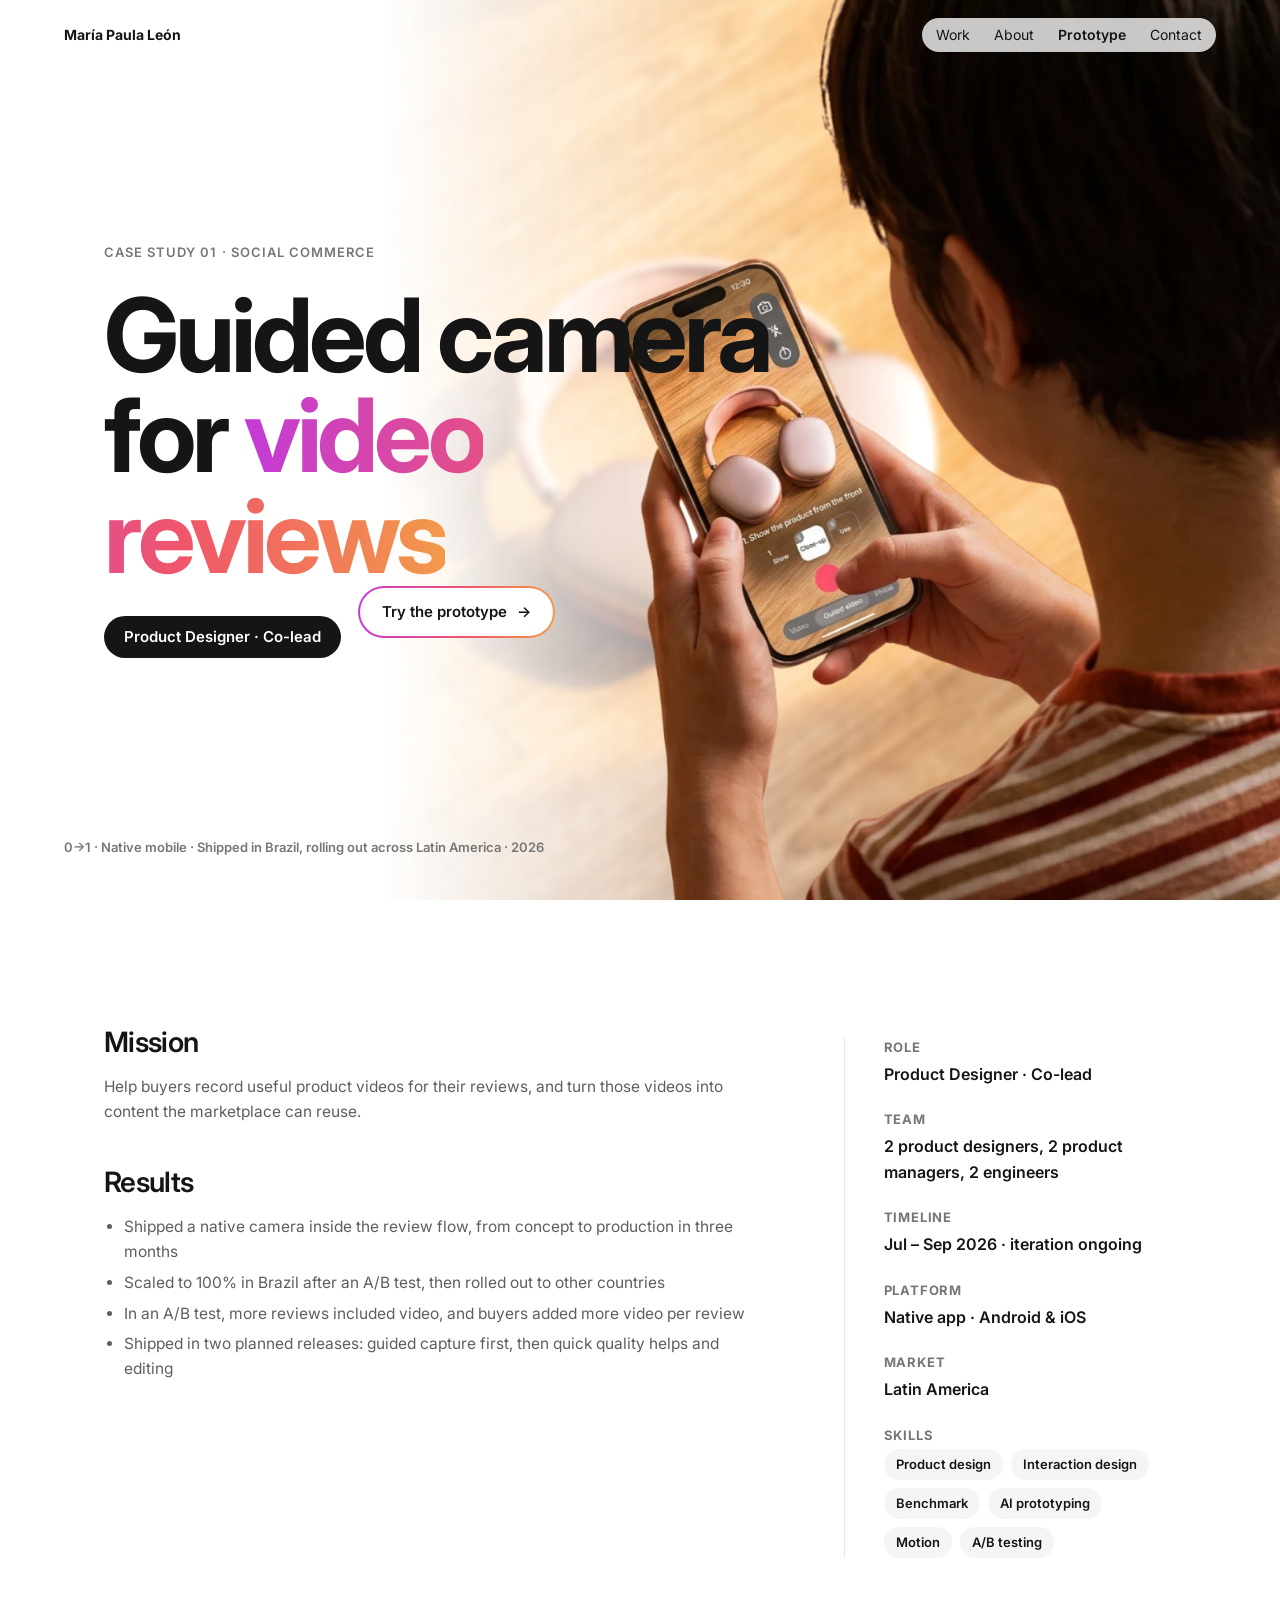
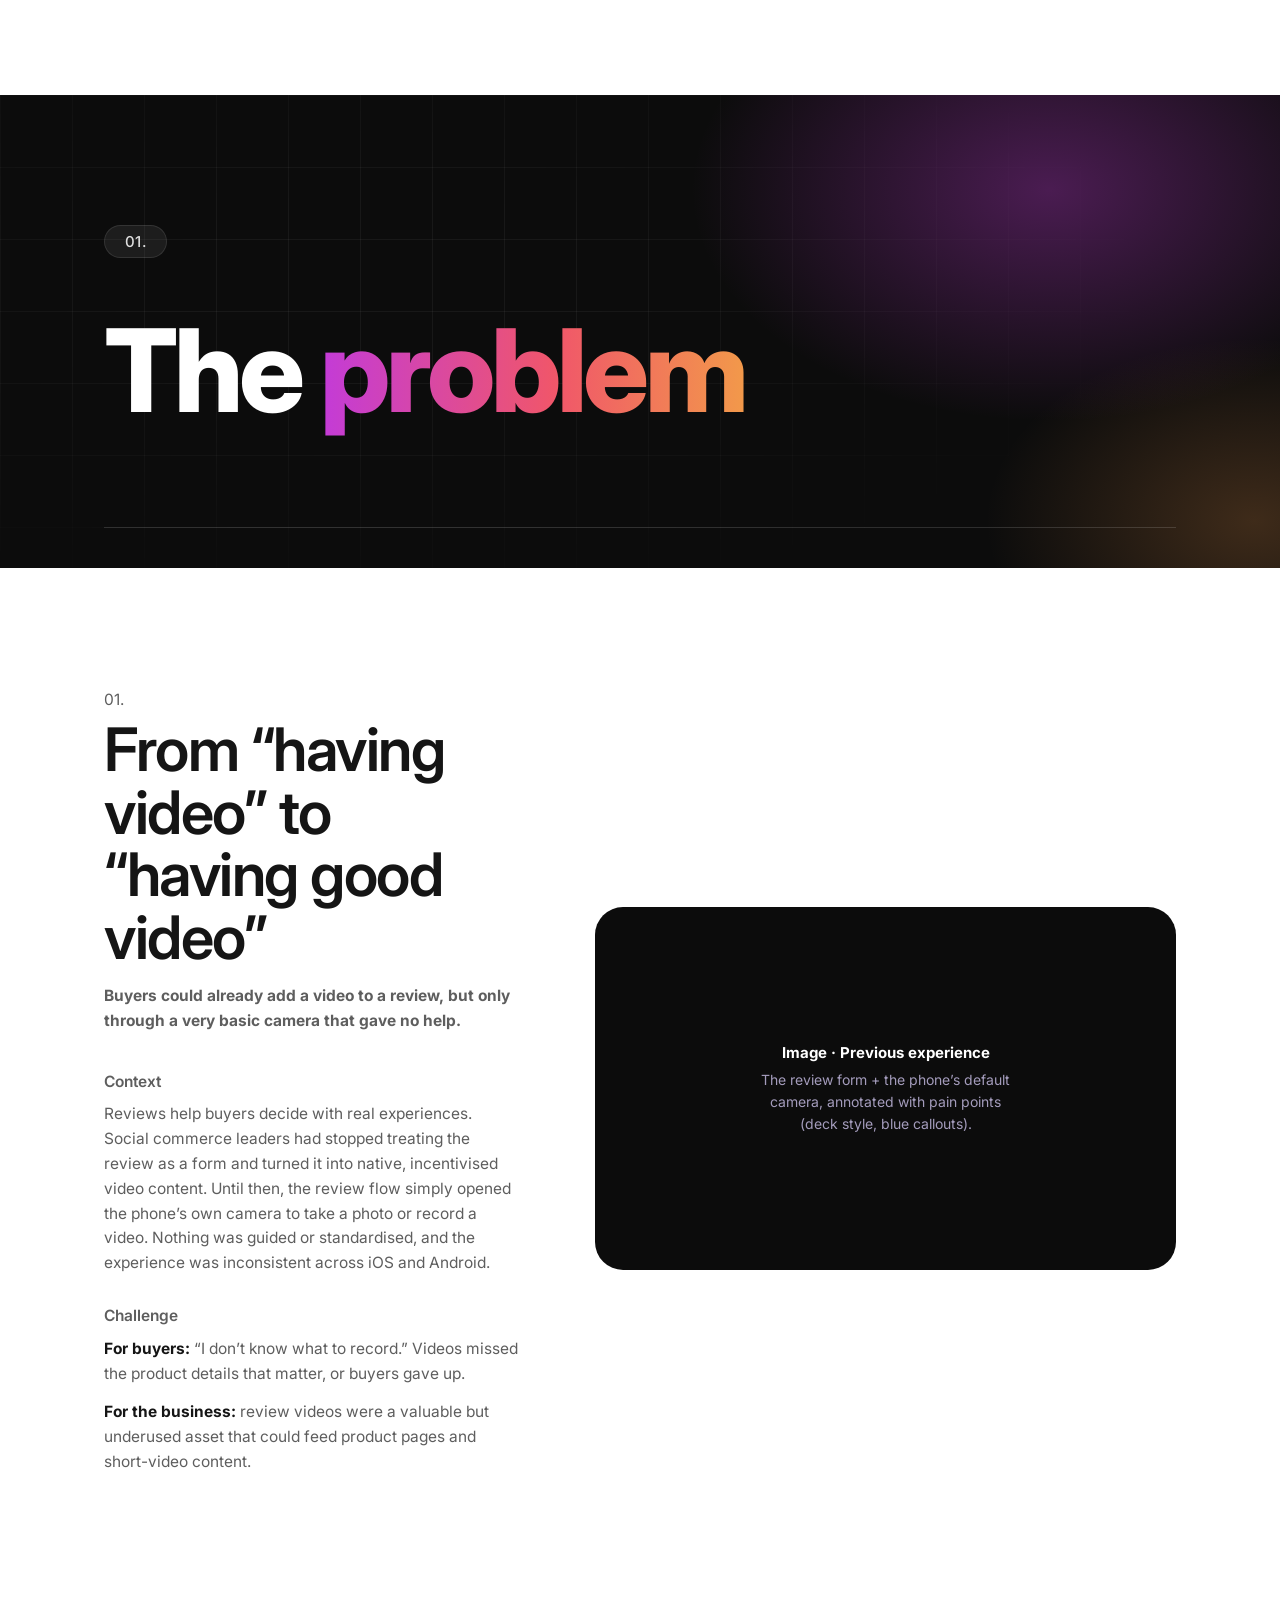
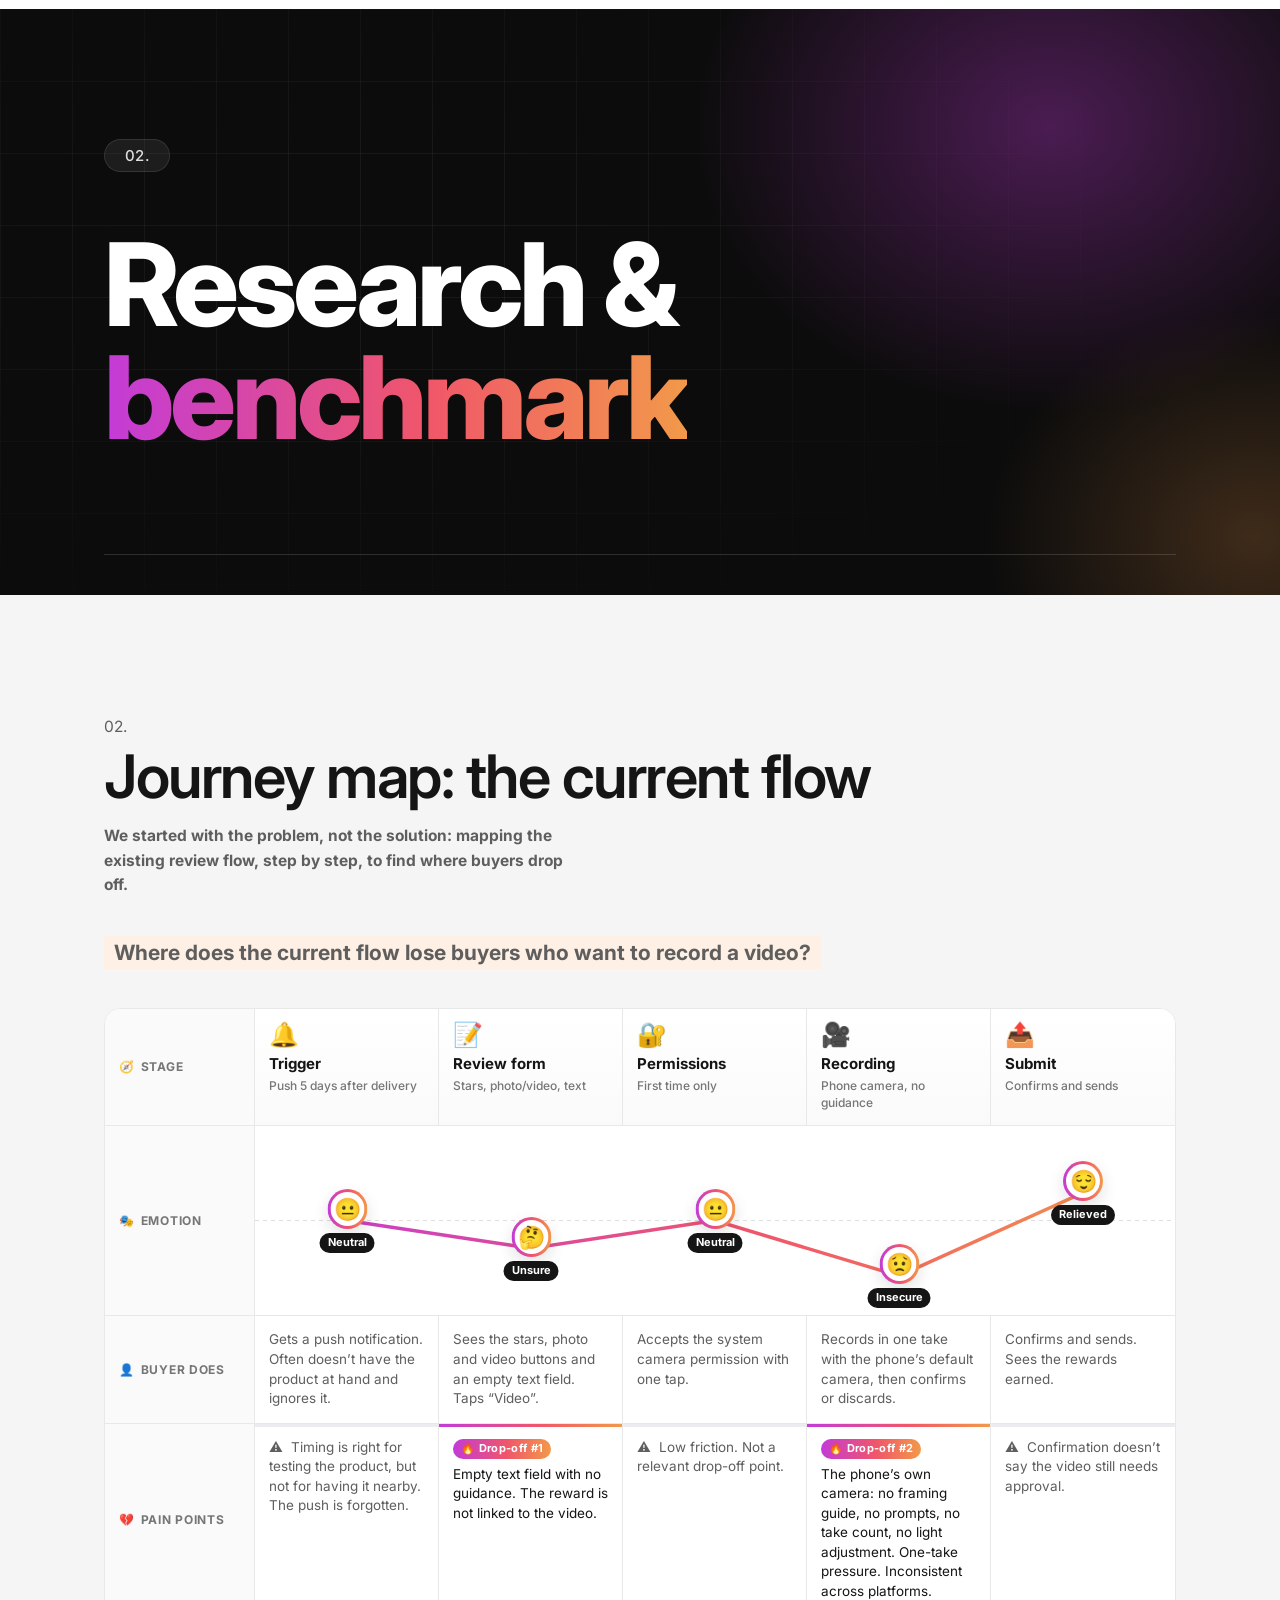
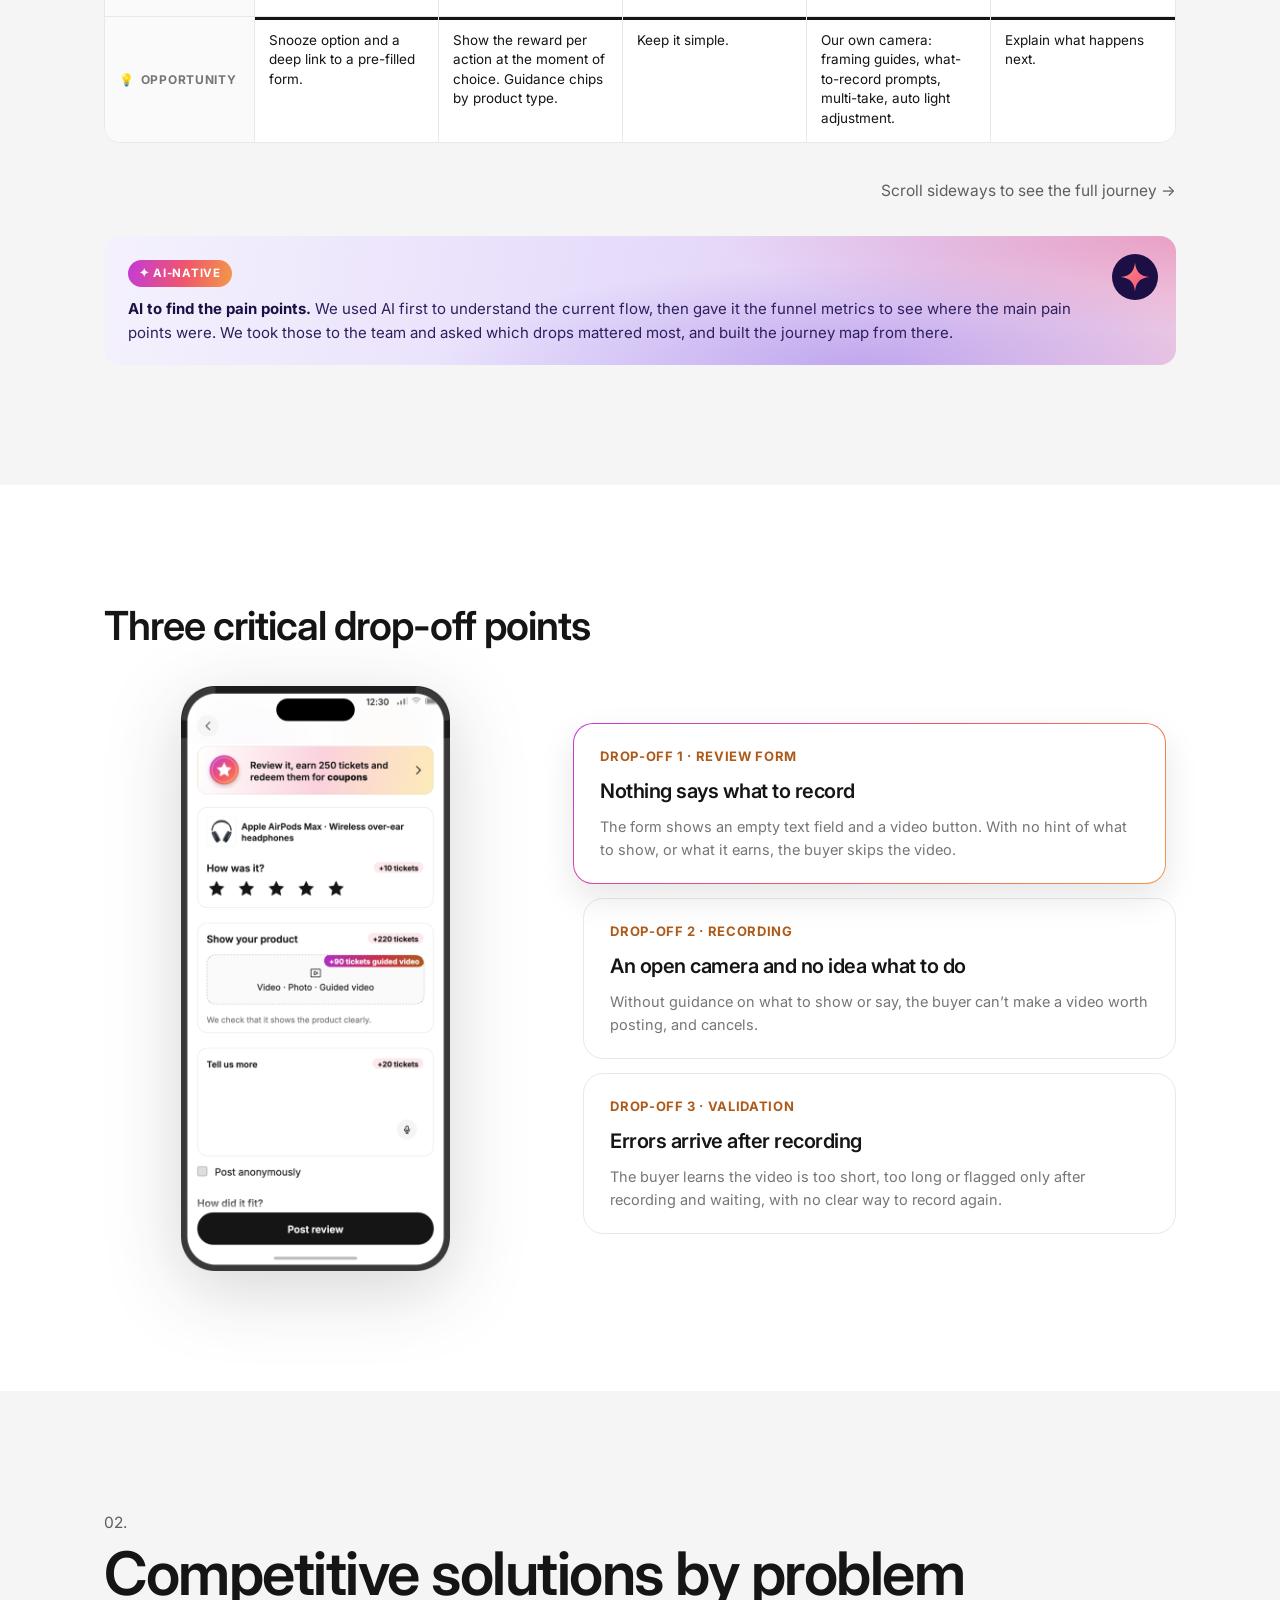
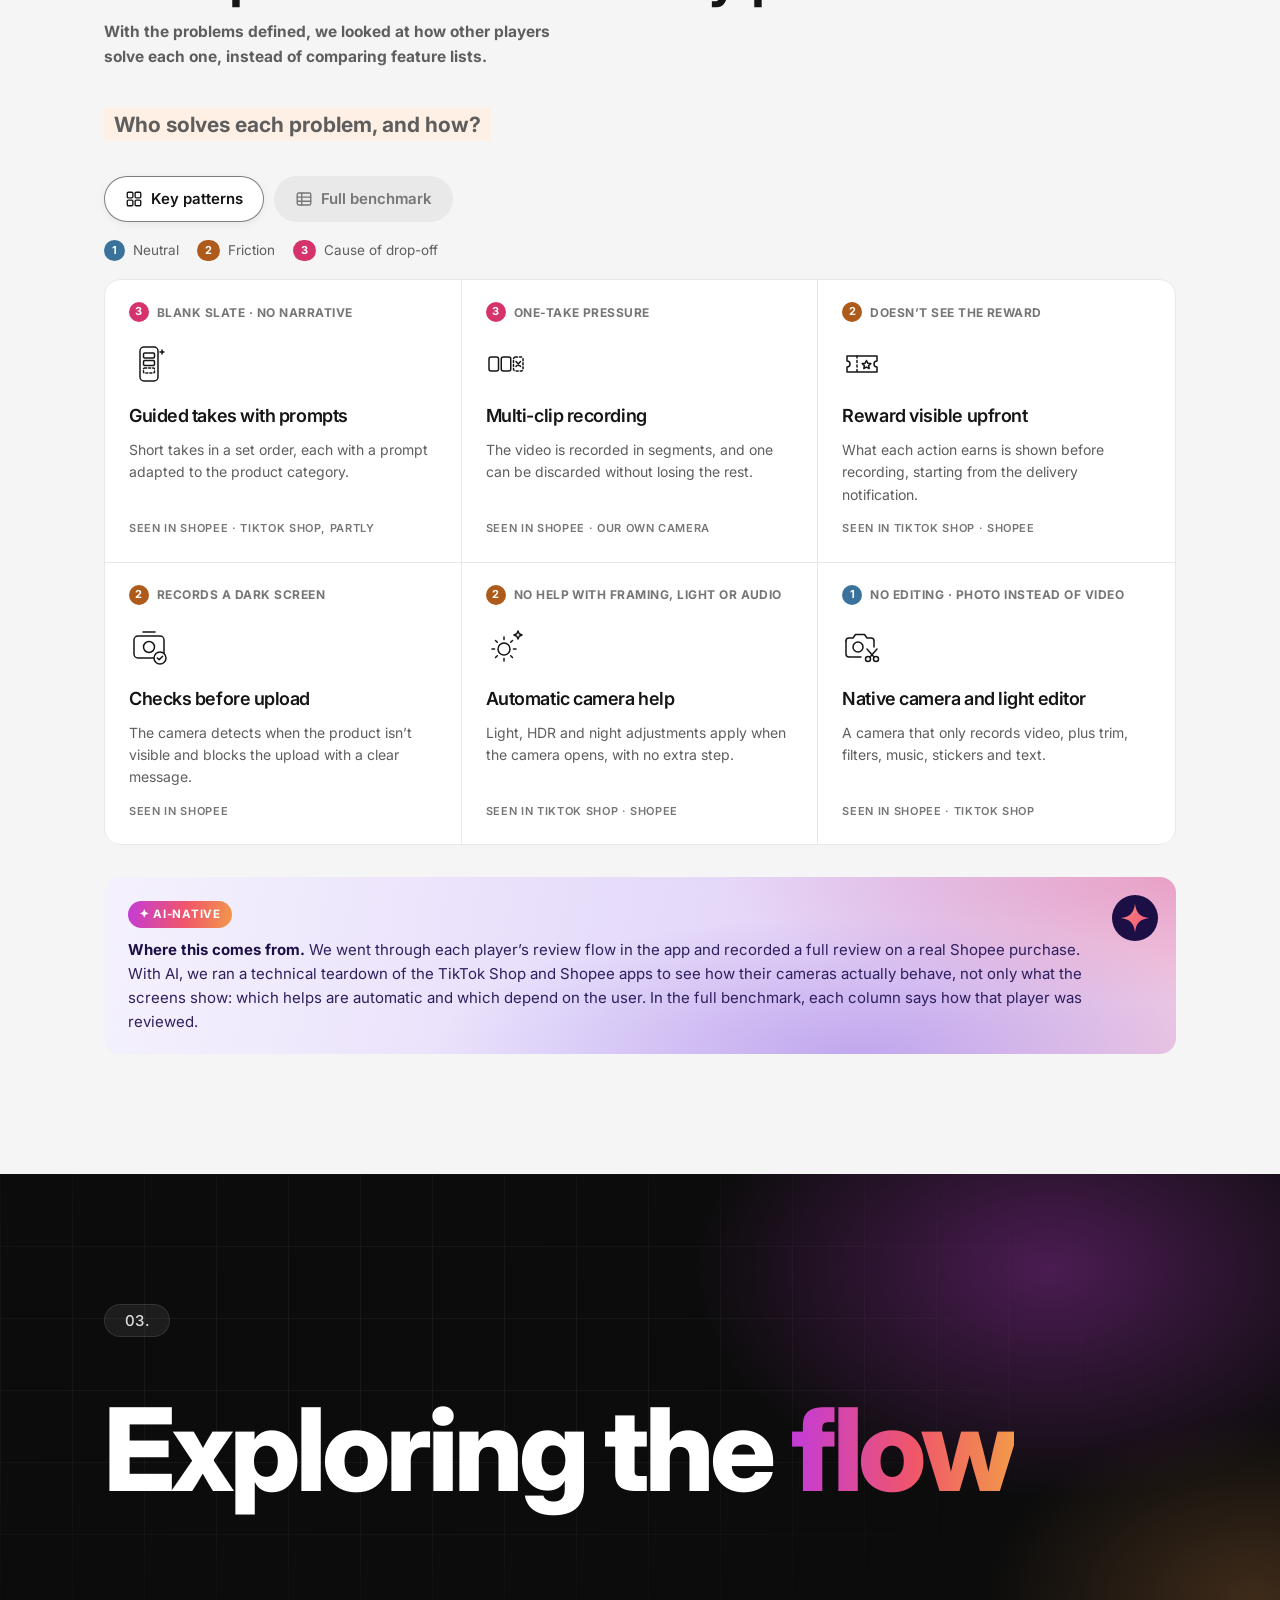
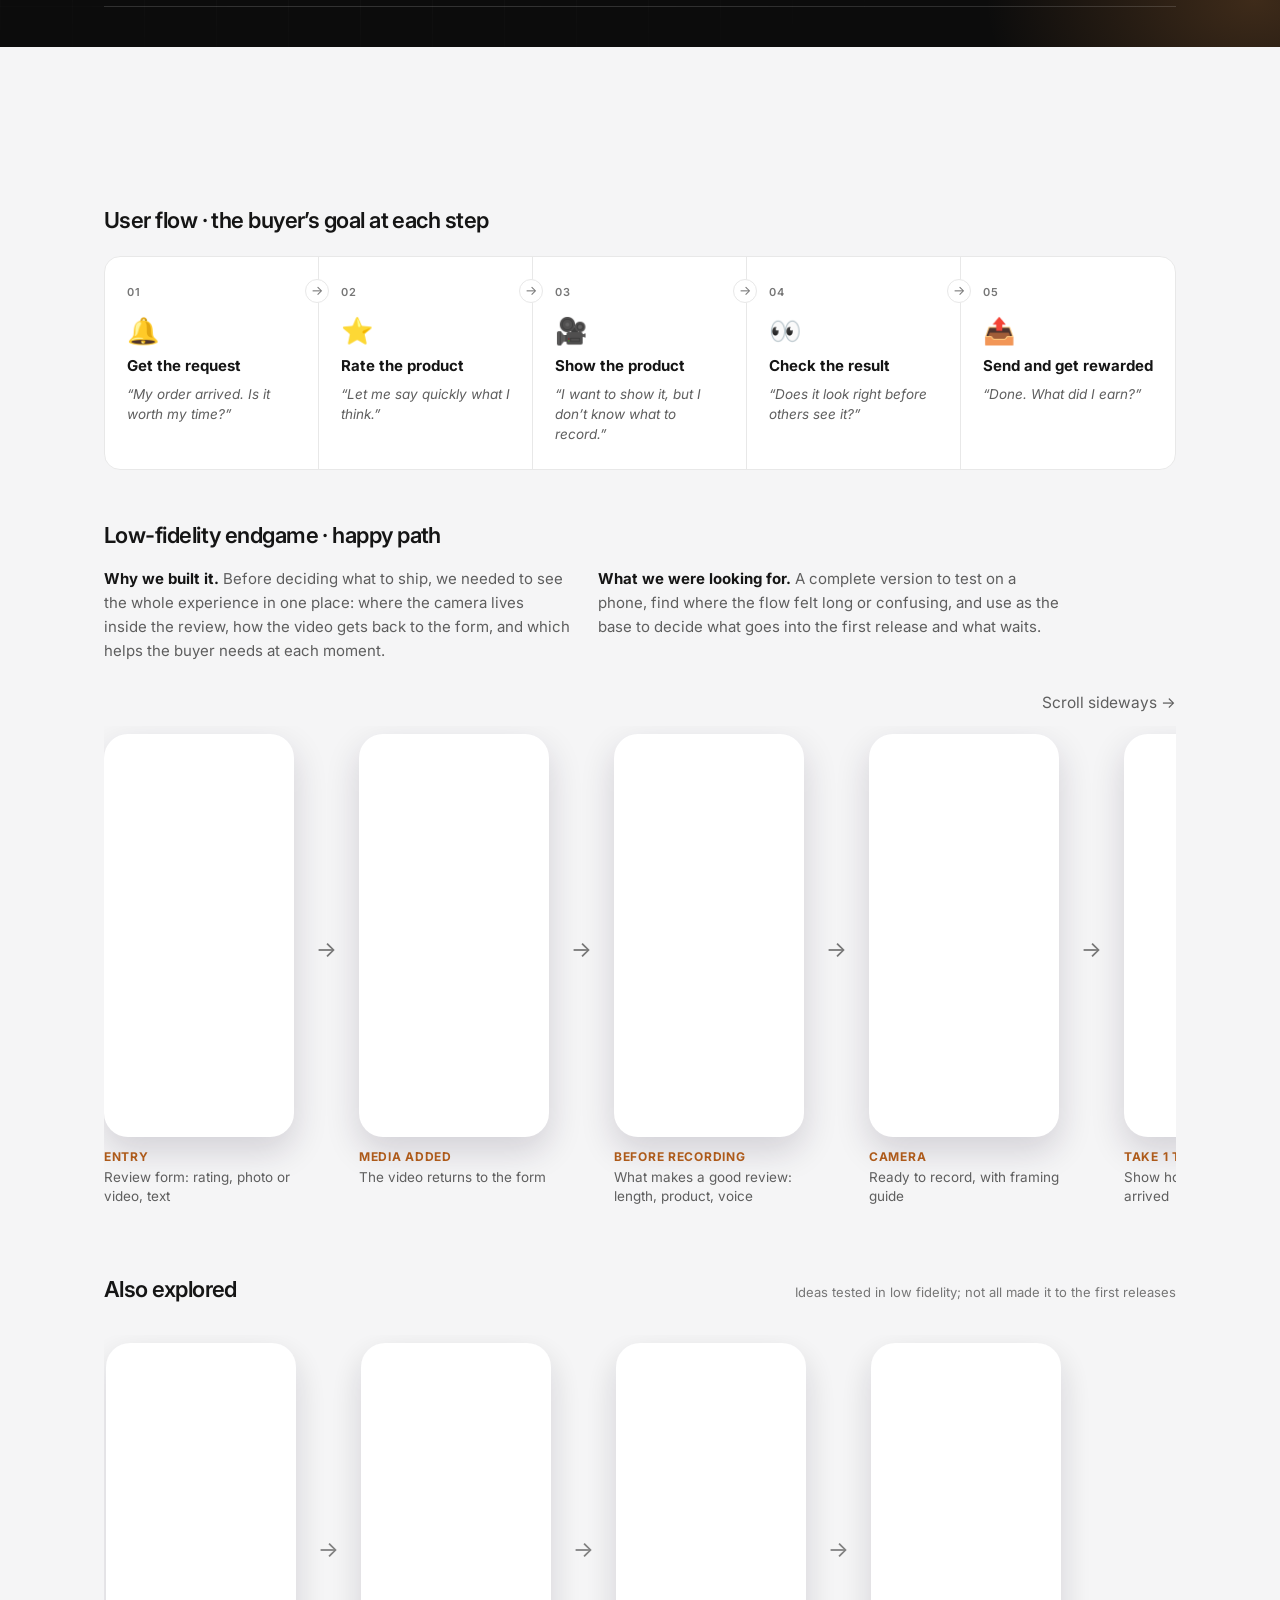
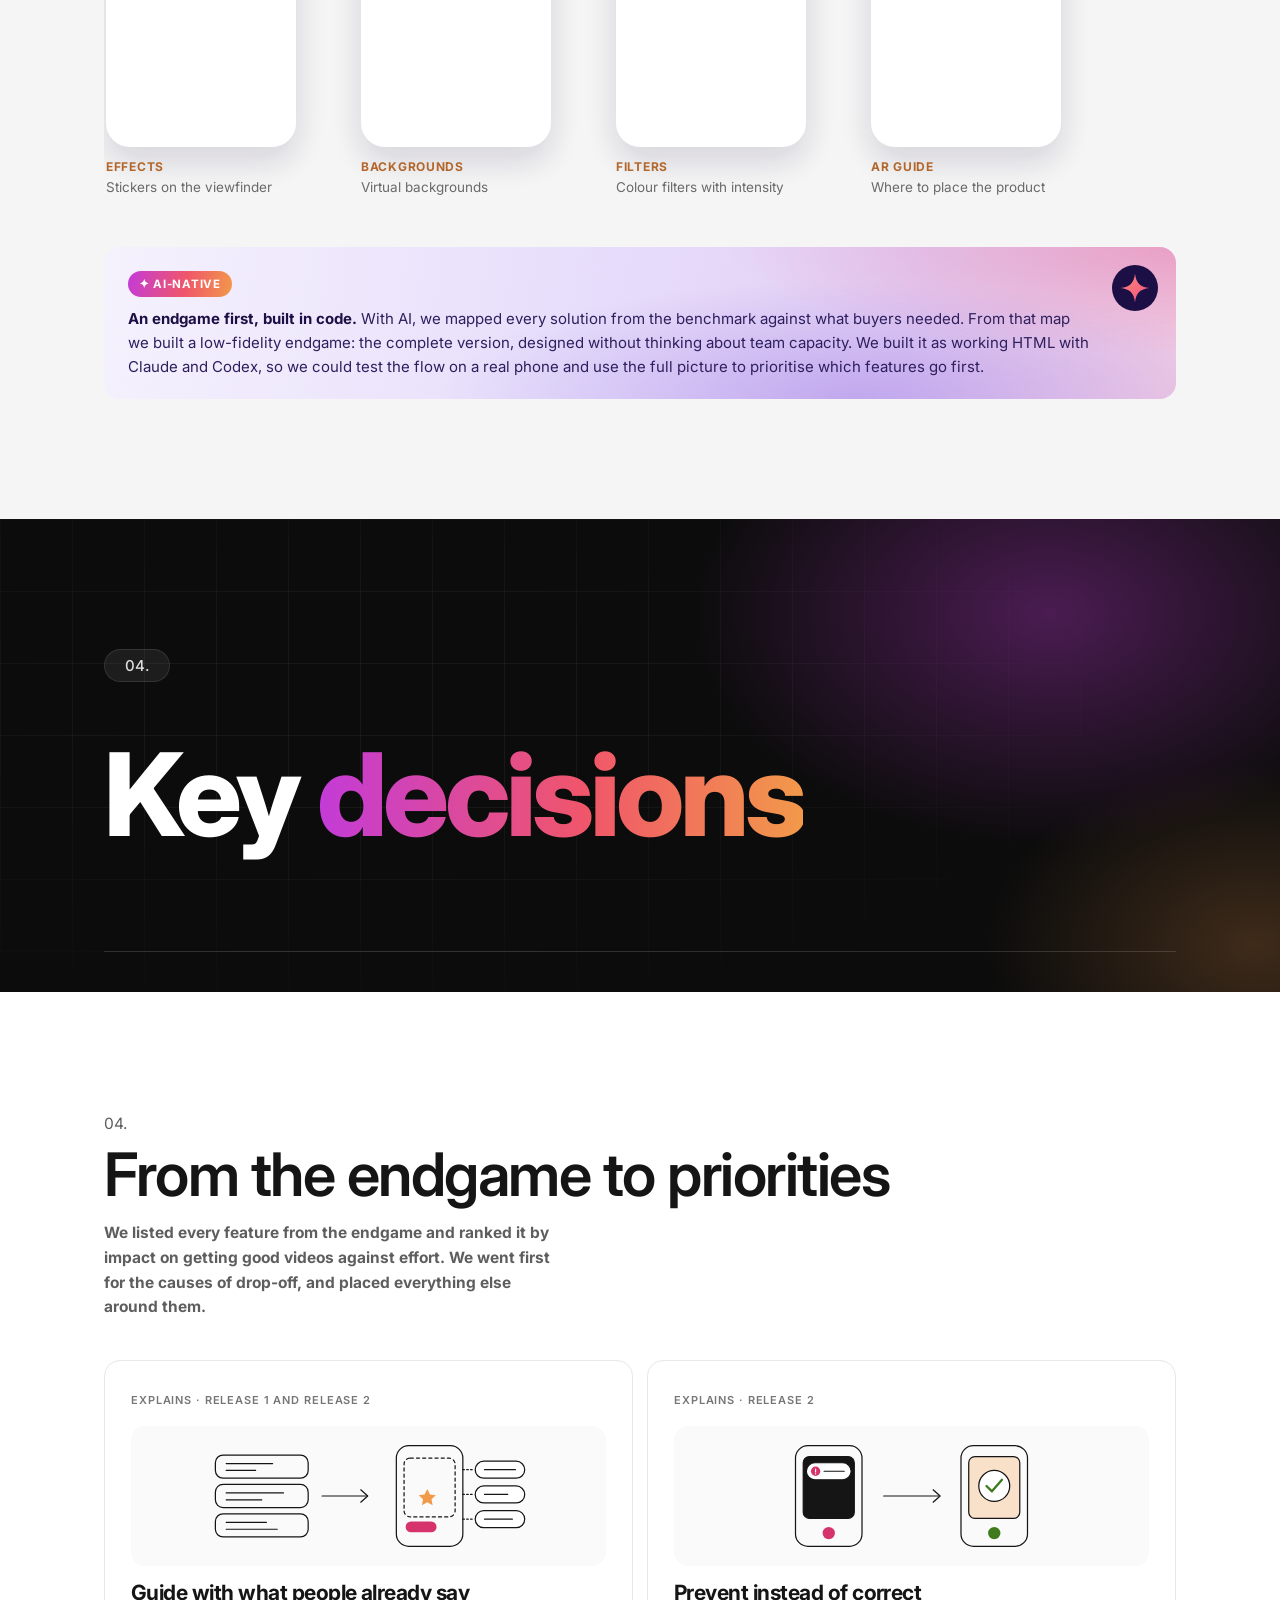
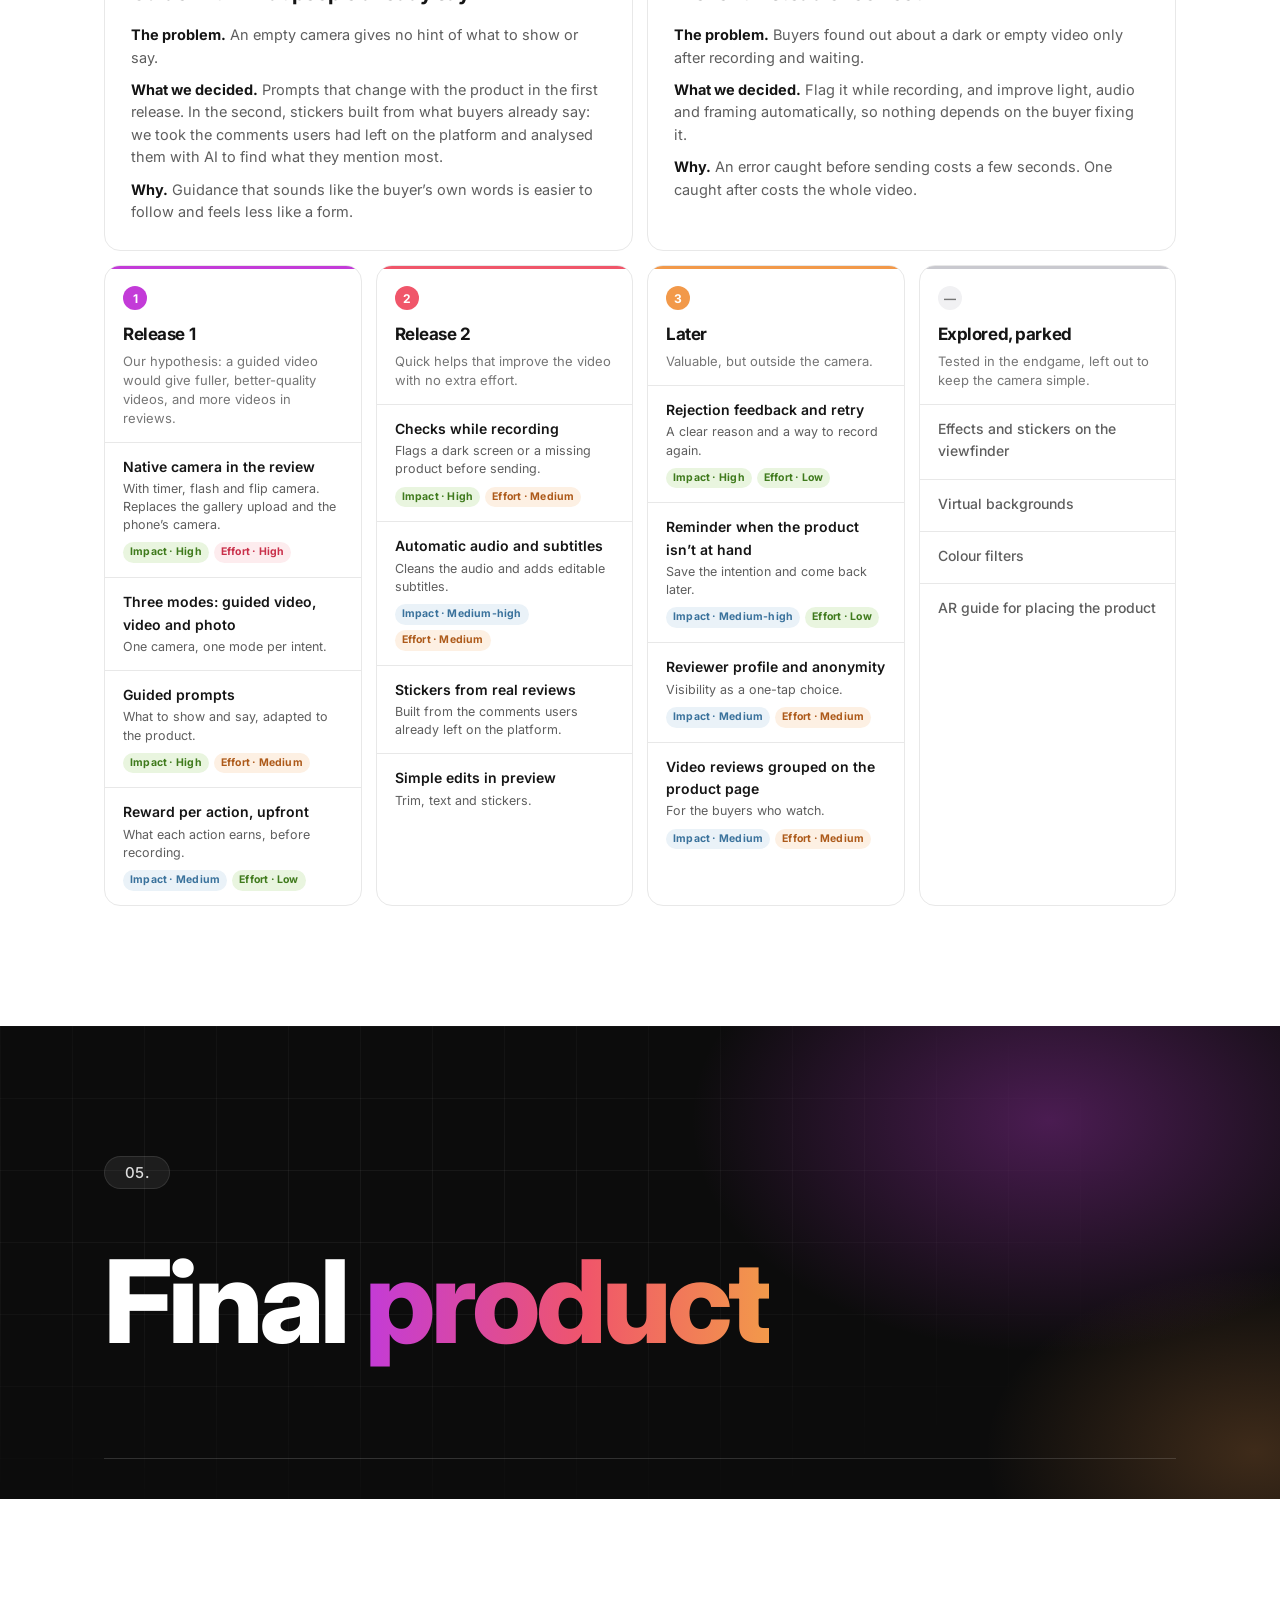
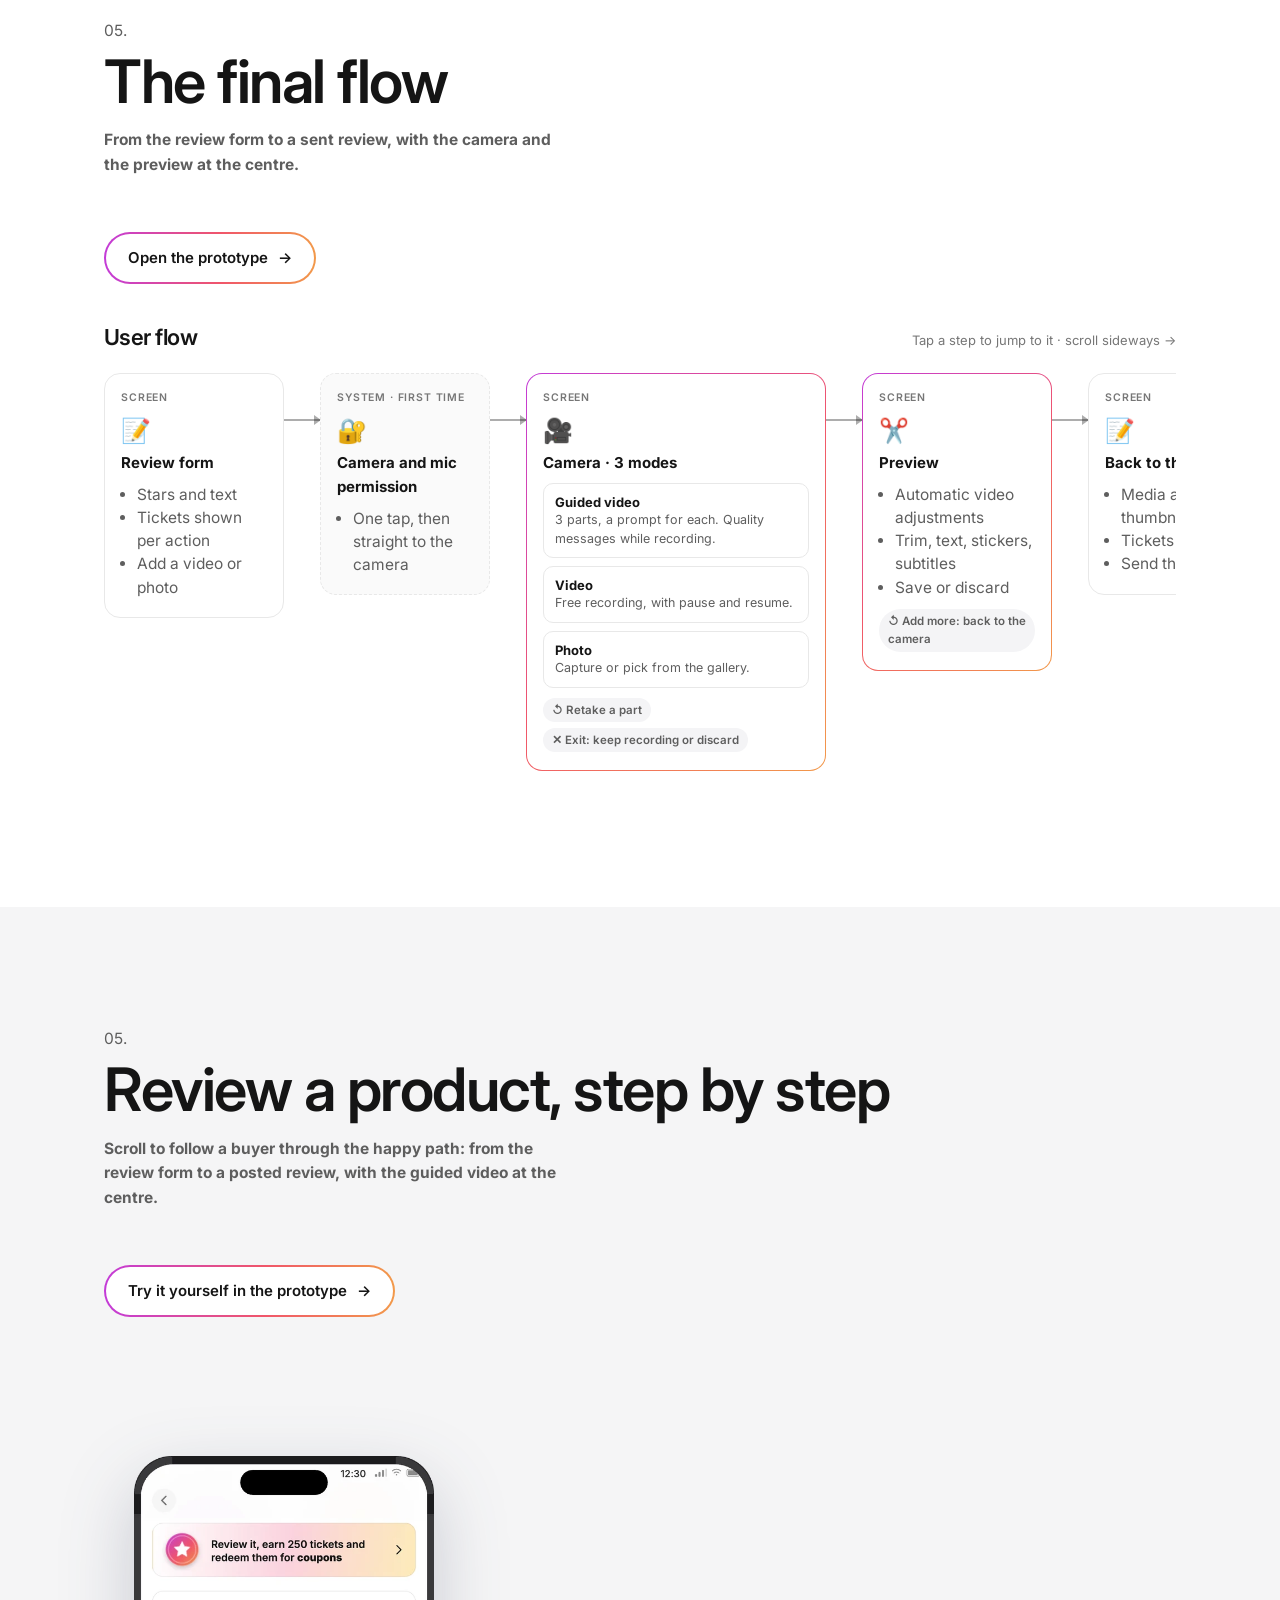
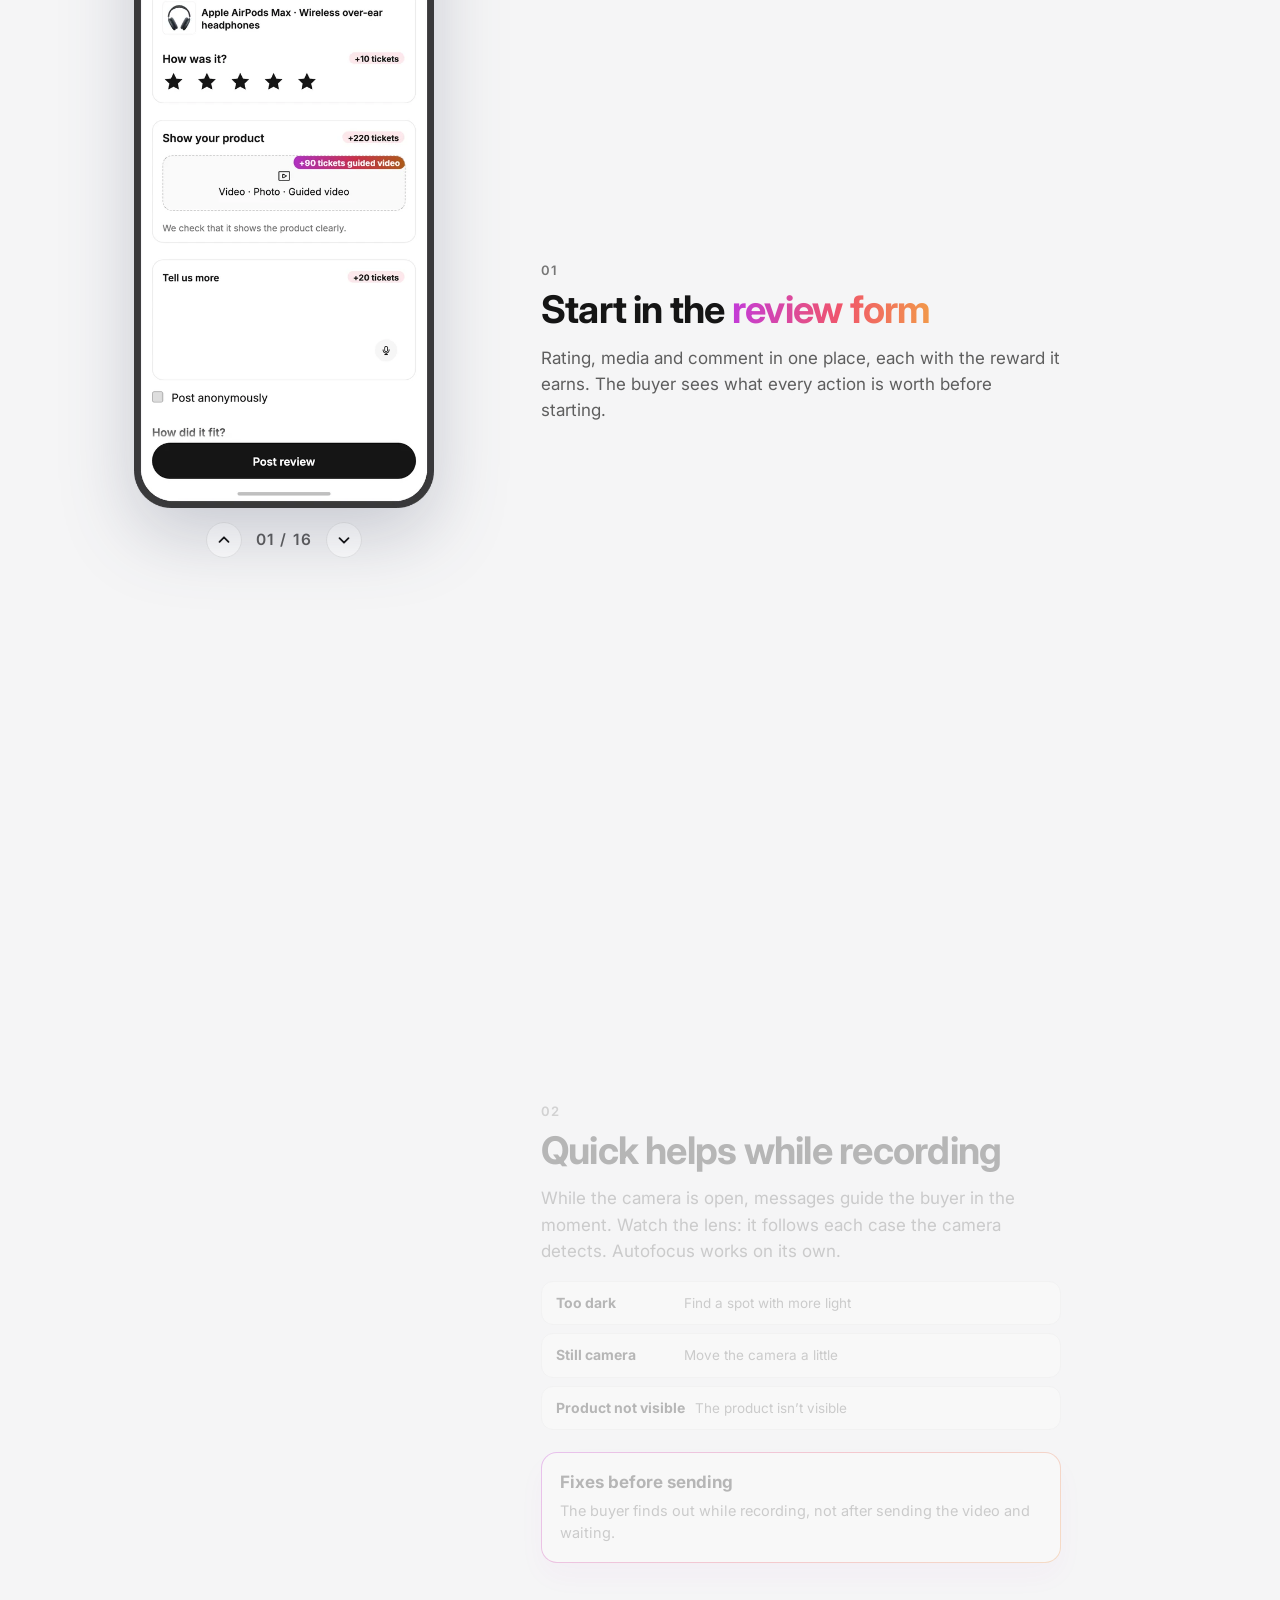
==== index.html @ 245e5f60 "Guided camera for video reviews: case study and prototype Co-Authored-By: Claude Sonnet 5.5 <noreply" ====
<!doctype html>
<html lang="en"><head><meta charset="utf-8"><title>Guided camera for video reviews · María Paula León</title>
<meta http-equiv="refresh" content="0; url=case-study/reviews.html"><link rel="canonical" href="case-study/reviews.html"></head>
<body><a href="case-study/reviews.html">Open the case study</a></body></html>
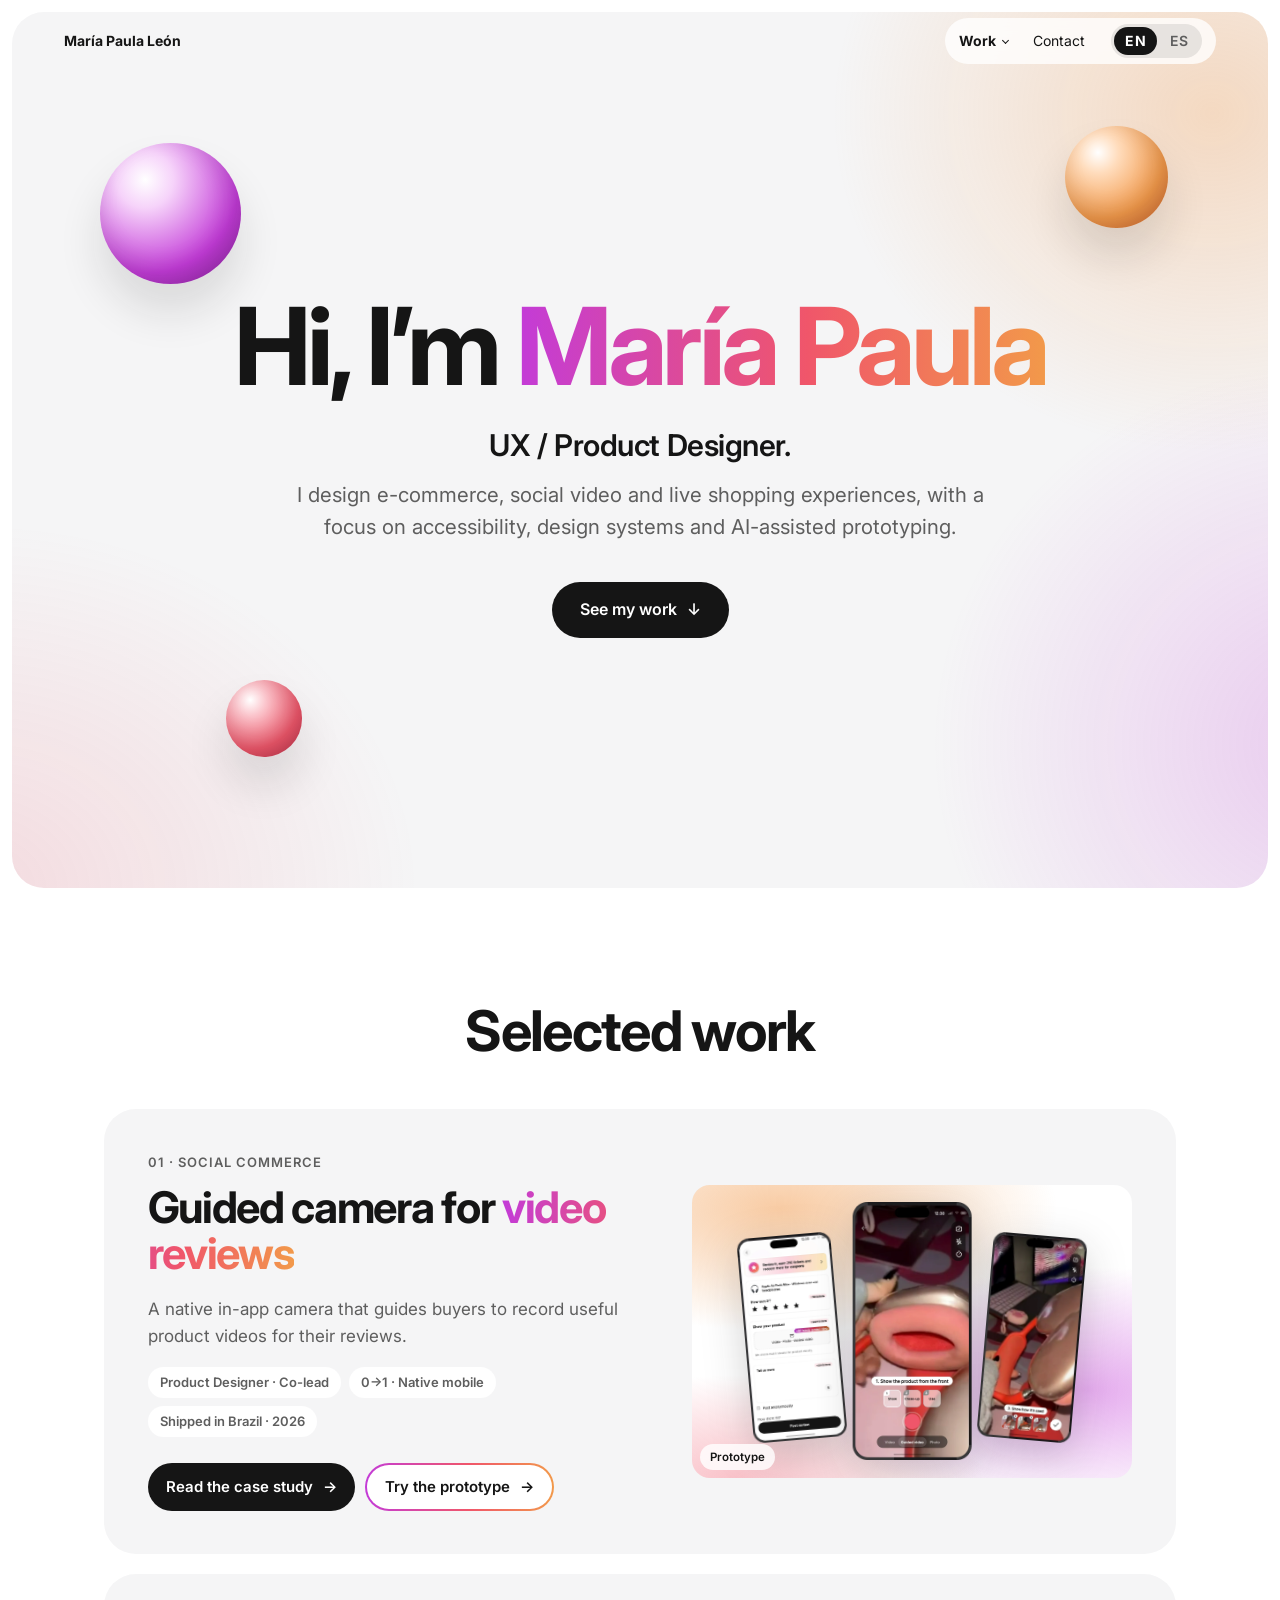
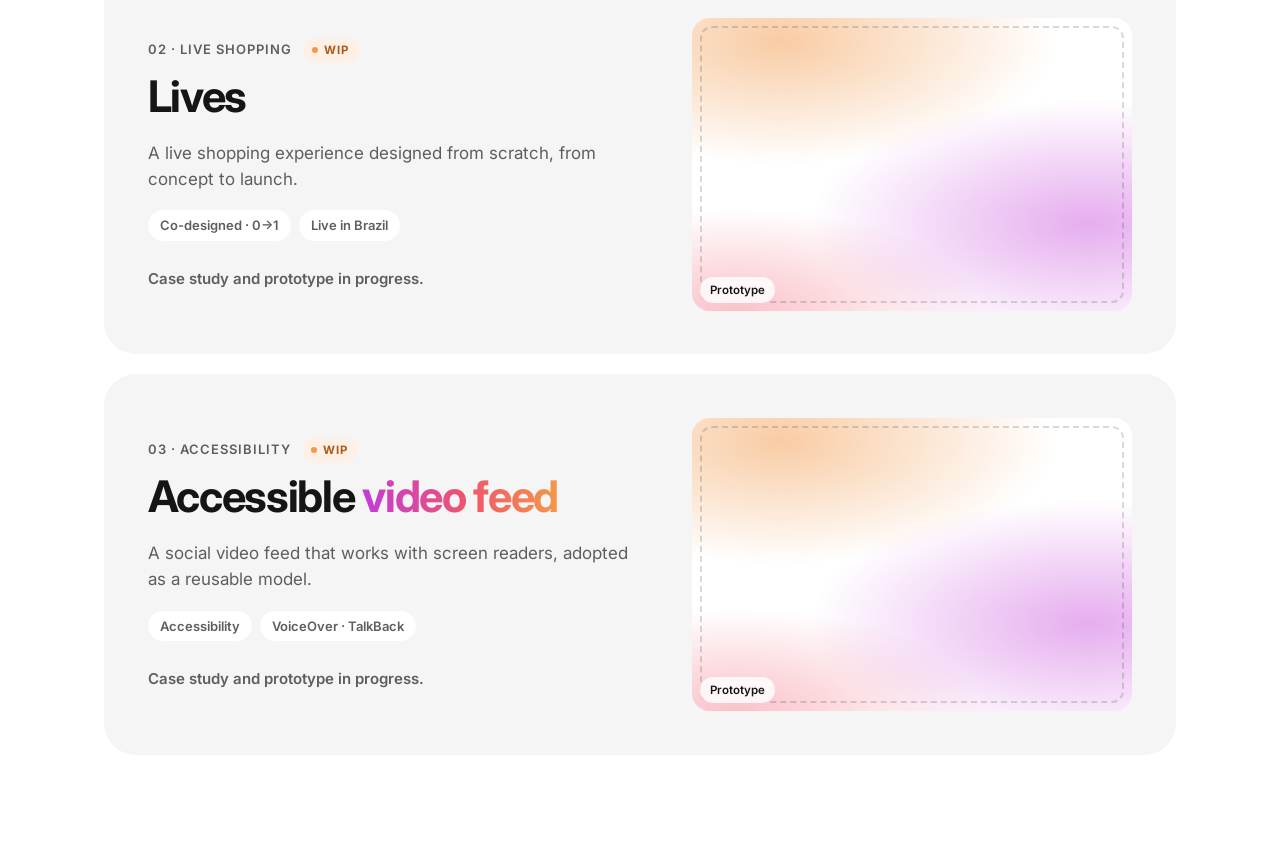
==== commit 64364967: "Add Work home, About page and Spanish version; refresh case study and prototype - index.html is now " ====
--- a/index.html
+++ b/index.html
@@ -1,4 +1,162 @@
 <!doctype html>
-<html lang="en"><head><meta charset="utf-8"><title>Guided camera for video reviews · María Paula León</title>
-<meta http-equiv="refresh" content="0; url=case-study/reviews.html"><link rel="canonical" href="case-study/reviews.html"></head>
-<body><a href="case-study/reviews.html">Open the case study</a></body></html>
+<html lang="en">
+<head>
+  <meta charset="utf-8">
+  <meta name="viewport" content="width=device-width, initial-scale=1">
+  <script>try{var l=(/[?&]lang=(en|es)\b/.exec(location.search)||[])[1]||localStorage.getItem('mpl-lang');if(l==='es'){document.documentElement.classList.add('i18n-pending');setTimeout(function(){document.documentElement.classList.remove('i18n-pending')},2500)}}catch(e){}</script>
+  <title>Work · María Paula León</title>
+  <meta name="description" content="Work by María Paula León, UX / Product Designer: case studies with an interactive prototype for each.">
+  <link rel="preconnect" href="https://fonts.googleapis.com">
+  <link rel="preconnect" href="https://fonts.gstatic.com" crossorigin>
+  <link href="https://fonts.googleapis.com/css2?family=Inter:wght@300;400;500;600;700;800&display=swap" rel="stylesheet">
+  <link rel="stylesheet" href="case-study/tokens.css">
+  <link rel="stylesheet" href="case-study/styles.css?v=185">
+<link rel="stylesheet" href="case-study/header.css">
+  <link rel="stylesheet" href="case-study/work.css?v=27">
+</head>
+<body>
+
+<a class="skip" href="#main">Skip to content</a>
+
+<script src="case-study/header.js"></script>
+
+<main id="main">
+
+<!-- 1 · INTRO -->
+<section class="wk-intro" aria-labelledby="wk-h">
+  <!-- Parallax layers: data-px="mouseX, mouseY, scroll" (px per unit of mouse offset, px per px scrolled) -->
+  <div class="wk-glow" aria-hidden="true" data-px="-18,-14,.1"></div>
+  <div class="wk-orbs" aria-hidden="true">
+    <span class="wk-layer" data-px="44,30,-.2"><span class="wk-orb wk-orb-a"></span></span>
+    <span class="wk-layer" data-px="28,20,-.12"><span class="wk-orb wk-orb-b"></span></span>
+    <span class="wk-layer" data-px="62,42,-.3"><span class="wk-orb wk-orb-c"></span></span>
+  </div>
+  <div class="wk-intro-in" data-px="8,5,.14">
+    <h1 class="wk-h1" id="wk-h">Hi, I’m <span class="grad-text nb">María Paula</span></h1>
+    <div class="wk-lines">
+      <p class="wk-role">UX / Product Designer.</p>
+      <p class="wk-sub">I design e-commerce, social video and live shopping experiences, with a focus on accessibility, design systems and AI-assisted prototyping.</p>
+    </div>
+    <a class="wk-see" href="#work">See my work<i aria-hidden="true">↓</i></a>
+  </div>
+  <script>
+    (function () {
+      var hero = document.currentScript.closest('.wk-intro');
+      if (!hero || matchMedia('(prefers-reduced-motion: reduce)').matches) return;
+      var layers = [].slice.call(hero.querySelectorAll('[data-px]')).map(function (el) {
+        var d = el.getAttribute('data-px').split(',').map(Number);
+        el.style.willChange = 'transform';
+        return { el: el, mx: d[0], my: d[1], sc: d[2] };
+      });
+      var tx = 0, ty = 0, x = 0, y = 0, sy = 0, raf = 0;
+      function tick() {
+        x += (tx - x) * .08; y += (ty - y) * .08;
+        layers.forEach(function (l) {
+          l.el.style.transform = 'translate3d(' + (x * l.mx).toFixed(2) + 'px,' + (y * l.my + sy * l.sc).toFixed(2) + 'px,0)';
+        });
+        raf = (Math.abs(tx - x) > .001 || Math.abs(ty - y) > .001) ? requestAnimationFrame(tick) : 0;
+      }
+      function go() { if (!raf) raf = requestAnimationFrame(tick); }
+      hero.addEventListener('mousemove', function (e) {
+        var r = hero.getBoundingClientRect();
+        tx = (e.clientX - r.left) / r.width * 2 - 1; ty = (e.clientY - r.top) / r.height * 2 - 1; go();
+      });
+      hero.addEventListener('mouseleave', function () { tx = 0; ty = 0; go(); });
+      window.addEventListener('scroll', function () { sy = Math.min(window.scrollY, hero.offsetHeight); go(); }, { passive: true });
+    })();
+  </script>
+</section>
+
+<!-- 2 · SELECTED WORK -->
+<section class="wk-list" id="work" aria-labelledby="wk-work-h">
+  <div class="wrap">
+    <h2 class="wk-h2" id="wk-work-h">Selected work</h2>
+    <ol class="wk-items">
+
+      <!-- To add a project: copy this <li>, then change the text, links and the prototype image.
+           Mobile prototype (default): three phone screens, shown whole, in a wide box. Web prototype: add class "wk-item-web" to the <li>, keep ONE <img> and it fills the box. -->
+      <li class="wk-item">
+        <div class="wk-thumbs">
+          <a class="wk-thumb wk-thumb-proto" href="prototype/index.html" tabindex="-1" aria-hidden="true">
+            <img class="ph-l" src="case-study/img/story/s0-form.webp?v=3" width="540" height="1174" alt="" decoding="async">
+            <img class="ph-r" src="case-study/img/story/s5-guided-done-round.webp" width="540" height="1174" alt="" decoding="async">
+            <img class="ph-c" src="case-study/img/story/s3-guided-1.webp?v=3" width="540" height="1174" alt="" decoding="async">
+            <span class="wk-tag">Prototype</span>
+          </a>
+        </div>
+
+        <div class="wk-text">
+          <div class="wk-head">
+            <p class="wk-eyebrow">01 · Social commerce</p>
+            <h3 class="wk-title"><a href="case-study/reviews.html">Guided camera for <span class="grad-text">video reviews</span></a></h3>
+          </div>
+          <div class="wk-body">
+            <p class="wk-desc">A native in-app camera that guides buyers to record useful product videos for their reviews.</p>
+            <ul class="wk-meta" aria-label="Project details">
+              <li>Product Designer · Co-lead</li>
+              <li>0→1 · Native mobile</li>
+              <li>Shipped in Brazil · 2026</li>
+            </ul>
+            <div class="wk-cta">
+              <span class="wk-go" aria-hidden="true">Read the case study<i>→</i></span>
+              <a class="pbtn" href="prototype/index.html">Try the prototype<i aria-hidden="true">→</i></a>
+            </div>
+          </div>
+        </div>
+      </li>
+
+      <!-- WIP cards: no links and no images yet. When a case is ready, copy the first <li> above and replace the WIP card with it. -->
+      <li class="wk-item wk-item-wip">
+        <div class="wk-thumbs" aria-hidden="true">
+          <div class="wk-thumb wk-thumb-proto wk-ph"><span class="wk-tag">Prototype</span></div>
+        </div>
+
+        <div class="wk-text">
+          <div class="wk-head">
+            <p class="wk-eyebrow">02 · Live shopping <span class="wk-wip">WIP</span></p>
+            <h3 class="wk-title">Lives</h3>
+          </div>
+          <div class="wk-body">
+            <p class="wk-desc">A live shopping experience designed from scratch, from concept to launch.</p>
+            <ul class="wk-meta" aria-label="Project details">
+              <li>Co-designed · 0→1</li>
+              <li>Live in Brazil</li>
+            </ul>
+            <p class="wk-wip-note">Case study and prototype in progress.</p>
+          </div>
+        </div>
+      </li>
+
+      <li class="wk-item wk-item-wip">
+        <div class="wk-thumbs" aria-hidden="true">
+          <div class="wk-thumb wk-thumb-proto wk-ph"><span class="wk-tag">Prototype</span></div>
+        </div>
+
+        <div class="wk-text">
+          <div class="wk-head">
+            <p class="wk-eyebrow">03 · Accessibility <span class="wk-wip">WIP</span></p>
+            <h3 class="wk-title">Accessible <span class="grad-text">video feed</span></h3>
+          </div>
+          <div class="wk-body">
+            <p class="wk-desc">A social video feed that works with screen readers, adopted as a reusable model.</p>
+            <ul class="wk-meta" aria-label="Project details">
+              <li>Accessibility</li>
+              <li>VoiceOver · TalkBack</li>
+            </ul>
+            <p class="wk-wip-note">Case study and prototype in progress.</p>
+          </div>
+        </div>
+      </li>
+
+    </ol>
+  </div>
+</section>
+
+</main>
+
+<button type="button" class="to-top" id="to-top"><i aria-hidden="true">↑</i>Back to top</button>
+<script src="case-study/site.js?v=6"></script>
+<script src="i18n/es-work.js?v=6"></script>
+<script src="i18n/engine.js?v=6"></script>
+</body>
+</html>
--- a/case-study/tokens.css
+++ b/case-study/tokens.css
@@ -0,0 +1,60 @@
+/* Color tokens · María Paula León portfolio
+   One source for the site and the prototypes. See palette.html for usage rules.
+   All text pairs meet WCAG 2.2 AA (4.5:1); UI parts and large text meet 3:1.
+
+   Hierarchy (most → least emphasis)
+   1. Primary action ........ ink (light UI) / white (dark UI) · one per screen
+   2. Selection & progress .. accent (solid orange) · recording uses coral
+   3. Highlight ............. brand gradient · rewards, key words, "New", AI · max 1–2 per screen
+   4. Information ........... blue
+   5. Confirmation .......... green
+   6. Text .................. ink → ink-soft → ink-muted
+   7. Structure ............. line, surface-2, surface
+   8. Warning & error ....... only for system messages */
+:root {
+  /* Neutrals · light UI */
+  --c-ink: #151515;          /* headings, key text, primary buttons · 18.3:1 */
+  --c-ink-soft: #5e5e5e;     /* body text, labels · 6.5:1 */
+  --c-ink-muted: #767676;    /* meta, hints, placeholders · 4.5:1 */
+  --c-line: #e8e8e8;         /* dividers, card borders (decorative) */
+  --c-line-strong: #8f8f8f;  /* input and control borders · 3.2:1 */
+  --c-surface-2: #f5f5f6;    /* chips, secondary buttons, grey sections */
+  --c-surface: #ffffff;      /* canvas, cards */
+
+  /* Neutrals · dark UI (camera, chapter dividers) */
+  --c-night: #0c0c0c;
+  --c-night-2: #1c1c1c;
+  --c-night-3: #2a2a2a;
+  --c-glass: rgba(255, 255, 255, .14);
+  --c-on-dark: #ffffff;
+  --c-on-dark-soft: rgba(255, 255, 255, .72);
+
+  /* Accent · primary (orange): selection, active, progress, confirm
+     Base works on dark UI (8.8:1) and as a fill with ink text. On light UI use the
+     strong shade for thin indicators and text (base is only 2.2:1 on white). */
+  --c-accent: #f2994a;
+  --c-accent-strong: #ad5a1a; /* indicators on light, accent text, badges with white text · 4.9:1 */
+  --c-accent-tint: #fef0e4;   /* selected backgrounds (ink text on top) */
+
+  /* Coral · secondary: recording and the middle of the gradient */
+  --c-coral: #f0566a;         /* shutter / recording · 5.8:1 on night */
+  --c-coral-strong: #c9304a;  /* coral text, badges with white text · 5.2:1 */
+  --c-coral-tint: #fde8eb;
+  --c-orange: var(--c-accent); --c-orange-strong: var(--c-accent-strong); --c-orange-tint: var(--c-accent-tint);
+
+  /* Brand colors · each with a strong shade (white text) and a tint (backgrounds) */
+  --c-purple: #c33bd8;  --c-purple-strong: #b02fc4;  --c-purple-tint: #f8e9fb;   /* gradient 1 · AI tags */
+  --c-blue: #6ea1c5;    --c-blue-strong: #3a729c;    --c-blue-tint: #eaf2f8;     /* information: tips, info, active take number (ink on base; white text uses strong) */
+  --c-green: #b9e28c;   --c-green-strong: #3f7a1c;   --c-green-tint: #f2faea;    /* confirmation: completed, saved (ink text on base) */
+
+  /* Brand gradient · highlight only, never for controls */
+  --c-brand-1: #c33bd8;
+  --c-brand-2: #f0566a;
+  --c-brand-3: #f2994a;
+  --c-grad: linear-gradient(90deg, #c33bd8, #f0566a 55%, #f2994a);
+
+  /* Feedback · system messages only */
+  --c-success: #3f7a1c;       /* white text · 5.2:1 */
+  --c-warning: #f5c043;       /* amber, distinct from the orange accent · ink text on top */
+  --c-error: #d63a40;         /* white text · 4.6:1 */
+}
--- a/case-study/styles.css
+++ b/case-study/styles.css
@@ -0,0 +1,1331 @@
+/* Portfolio · María Paula León López
+   Layout patterns from her "Career Highlights" deck; palette and type in a light, playful
+   events-app style: white canvas, near-black ink, soft greys, purple → pink → orange gradient accent. */
+
+:root {
+  /* Mapped to the shared tokens (tokens.css · rules in palette.html) */
+  --ink: var(--c-ink);
+  --ink-soft: var(--c-ink-soft);
+  --muted: var(--c-ink-muted);
+  --paper: var(--c-surface);
+  --grey: var(--c-surface-2);
+  --line: var(--c-line);
+  --charcoal: var(--c-ink);
+  --charcoal-2: var(--c-night-3);
+  --night: var(--c-night);
+  --blue: var(--c-accent-strong);   /* accent text: kickers, captions, ticks */
+  --blue-soft: var(--c-accent-tint);
+  --yellow: var(--c-accent-tint);   /* question highlight */
+  --yellow-soft: var(--c-accent-tint);
+  --magenta: var(--c-accent);
+  --grad: var(--c-grad);
+  --radius-lg: 28px;
+  --radius: 16px;
+  --max: 1200px;
+  --gutter: clamp(16px, 5vw, 72px);
+  --grain: url("data:image/svg+xml;utf8,<svg xmlns='http://www.w3.org/2000/svg' width='160' height='160'><filter id='n'><feTurbulence type='fractalNoise' baseFrequency='.9' numOctaves='2' stitchTiles='stitch'/><feColorMatrix values='0 0 0 0 1 0 0 0 0 1 0 0 0 0 1 0 0 0 .5 0'/></filter><rect width='100%' height='100%' filter='url(%23n)' opacity='.35'/></svg>");
+}
+
+* { box-sizing: border-box; }
+html { scroll-behavior: smooth; }
+body {
+  margin: 0;
+  background: var(--paper);
+  color: var(--ink);
+  font: 17px/1.6 -apple-system, BlinkMacSystemFont, "SF Pro Text", "Inter", "Helvetica Neue", Arial, sans-serif;
+  -webkit-font-smoothing: antialiased;
+}
+img { max-width: 100%; display: block; }
+a { color: var(--blue); text-underline-offset: 3px; }
+h1, h2, h3 { margin: 0; letter-spacing: -0.025em; }
+p { margin: 0 0 14px; }
+
+.wrap { width: min(var(--max), 100%); margin: 0 auto; padding: 0 var(--gutter); }
+
+/* The header (.topbar) lives in header.css / header.js */
+html.i18n-pending body { visibility: hidden; }
+.skip { position: absolute; left: 16px; top: -56px; z-index: 30; padding: 10px 18px; border-radius: 999px; background: var(--ink); color: #fff; font-size: 14px; font-weight: 600; text-decoration: none; }
+.skip:focus { top: 14px; }
+
+/* ---------- Hero (deck cover) ---------- */
+.hero {
+  position: relative; min-height: 100vh; overflow: hidden;
+  display: flex; flex-direction: column; justify-content: center;
+  color: var(--ink);
+  background:
+    radial-gradient(ellipse 38% 45% at 82% 30%, rgba(242,153,74,.28) 0%, rgba(242,153,74,0) 70%),
+    radial-gradient(ellipse 40% 50% at 92% 70%, rgba(195,59,216,.22) 0%, rgba(195,59,216,0) 70%),
+    radial-gradient(ellipse 45% 40% at 10% 100%, rgba(240,86,106,.14) 0%, rgba(240,86,106,0) 70%),
+    #ffffff;
+}
+.hero::after { content: none; }
+.grad-text { background: var(--grad); -webkit-background-clip: text; background-clip: text; color: transparent; }
+.hero .wrap { position: relative; z-index: 1; }
+.eyebrow { font-size: 13px; font-weight: 600; letter-spacing: .08em; text-transform: uppercase; color: var(--muted); margin-bottom: 22px; }
+.hero h1 { font-size: clamp(44px, 8vw, 104px); line-height: .98; font-weight: 700; letter-spacing: -0.04em; max-width: 11ch; }
+.pill {
+  display: inline-block; margin-top: 30px; padding: 9px 20px;
+  border: 0; border-radius: 999px;
+  background: var(--ink); color: #fff;
+  font-size: 15px; font-weight: 600;
+}
+.hero-foot { position: absolute; left: var(--gutter); bottom: 28px; z-index: 1; font-size: 13px; font-weight: 600; color: var(--muted); }
+
+/* ---------- Generic slide ---------- */
+.slide { padding: clamp(64px, 10vw, 120px) 0; position: relative; overflow: hidden; }
+.slide.grey { background: var(--grey); }
+.slide.dark { background: var(--charcoal); color: #fff; }
+.slide.dark p, .slide.dark li { color: #d9d9dc; }
+
+.kicker { font-size: 18px; margin-bottom: 6px; }
+.title { font-size: clamp(36px, 5vw, 60px); line-height: 1.04; font-weight: 600; margin-bottom: 16px; }
+.lede { font-weight: 700; font-size: 16px; max-width: 46ch; margin-bottom: 36px; }
+.label { font-size: 19px; font-weight: 600; margin: 28px 0 8px; }
+.slide p, .slide li { font-size: 15.5px; color: var(--ink-soft); }
+.slide strong { color: var(--ink); }
+.slide.dark strong { color: #fff; }
+
+.split { display: grid; grid-template-columns: minmax(0, 5fr) minmax(0, 7fr); gap: clamp(32px, 6vw, 80px); align-items: center; }
+.split.reverse { grid-template-columns: minmax(0, 7fr) minmax(0, 5fr); }
+.split.top { align-items: start; }
+
+/* ---------- Chapter divider (deck "01. Title") ---------- */
+.chapter { background: var(--charcoal); color: #fff; padding: clamp(80px, 14vw, 170px) 0 0; }
+.chapter .num { font-size: clamp(40px, 6vw, 72px); font-weight: 300; line-height: 1; }
+.chapter h2 { font-size: clamp(48px, 8vw, 96px); font-weight: 300; line-height: 1.02; letter-spacing: -0.03em; }
+.chapter .rule { height: 1px; background: rgba(255,255,255,.35); margin-top: clamp(60px, 10vw, 120px); }
+.chapter .rule-wrap { padding-bottom: 40px; }
+
+/* ---------- Yellow question highlight ---------- */
+.ask {
+  display: inline; padding: 4px 10px; background: var(--yellow);
+  font-weight: 700; font-size: clamp(17px, 2vw, 21px); line-height: 1.8;
+  box-decoration-break: clone; -webkit-box-decoration-break: clone;
+}
+
+/* ---------- Media placeholders ---------- */
+.media {
+  position: relative; border-radius: var(--radius-lg); background: var(--night);
+  aspect-ratio: 16 / 10; display: grid; place-items: center; overflow: hidden;
+  color: #a49cbc; font-size: 14px; text-align: center; padding: 24px;
+}
+.media.light { background: #fff; border: 1px solid var(--line); color: var(--muted); }
+.media .ph { max-width: 30ch; }
+.media .ph b { display: block; color: #fff; font-size: 15px; margin-bottom: 4px; }
+.media.light .ph b { color: var(--ink); }
+
+.phones { display: flex; gap: clamp(14px, 3vw, 32px); justify-content: center; flex-wrap: wrap; }
+.phone {
+  width: clamp(150px, 20vw, 220px); aspect-ratio: 9 / 19.5;
+  border-radius: 34px; border: 8px solid #111; background: #1f1f22;
+  box-shadow: 0 20px 50px rgba(0,0,0,.25);
+  display: grid; place-items: center; text-align: center; padding: 16px;
+  color: #9b9ba3; font-size: 12.5px;
+}
+.phone b { display: block; color: #fff; font-size: 13.5px; margin-bottom: 4px; }
+.cap { text-align: center; margin-top: 14px; font-weight: 700; font-size: 15px; color: var(--ink); }
+.cap + p { text-align: center; max-width: 28ch; margin: 4px auto 0; font-size: 14px; }
+
+/* Yellow blob (deck decoration) */
+.blob { position: absolute; z-index: 0; pointer-events: none; }
+.slide > .wrap { position: relative; z-index: 1; }
+
+/* ---------- Summary ---------- */
+.summary { display: grid; grid-template-columns: minmax(0, 8fr) minmax(0, 4fr); gap: clamp(32px, 6vw, 96px); }
+.summary h3 { font-size: 28px; font-weight: 600; margin: 0 0 10px; }
+.summary h3:not(:first-child) { margin-top: 36px; }
+.summary ul { margin: 0; padding-left: 20px; }
+.summary li { margin: 6px 0; }
+.facts { border-left: 1px solid var(--line); padding-left: clamp(20px, 3vw, 40px); }
+.facts dt { font-size: 13px; font-weight: 700; letter-spacing: .06em; text-transform: uppercase; color: var(--muted); margin-top: 22px; }
+.facts dt:first-child { margin-top: 0; }
+.facts dd { margin: 4px 0 0; font-size: 16px; font-weight: 600; }
+.tags { display: flex; flex-wrap: wrap; gap: 8px; margin-top: 8px; }
+.tag { padding: 5px 12px; border-radius: 999px; background: var(--grey); font-size: 13px; font-weight: 600; }
+
+/* ---------- Cards (deck p02 style) ---------- */
+.cards { display: grid; grid-template-columns: repeat(3, minmax(0, 1fr)); gap: 18px; margin-top: 40px; }
+.card {
+  border: 1px solid rgba(255,255,255,.28); border-radius: var(--radius); padding: 22px;
+}
+.slide:not(.dark) .card { border-color: var(--line); background: #fff; }
+.card .icon { width: 36px; height: 36px; border-radius: 10px; border: 1px solid currentColor; display: grid; place-items: center; margin-bottom: 18px; opacity: .8; }
+.card h3 { font-size: 18px; font-weight: 600; margin-bottom: 8px; }
+.card p { font-size: 14.5px; margin: 0; }
+
+/* ---------- Benchmark table ---------- */
+.table-wrap { overflow-x: auto; margin-top: 36px; border-radius: var(--radius); background: #fff; border: 1px solid var(--line); }
+table { border-collapse: collapse; width: 100%; min-width: 620px; font-size: 14.5px; }
+th, td { text-align: left; padding: 14px 18px; border-bottom: 1px solid var(--line); vertical-align: top; }
+thead th { font-size: 13px; letter-spacing: .05em; text-transform: uppercase; color: var(--muted); }
+tbody th { font-weight: 700; color: var(--ink); width: 22%; }
+tr:last-child td, tr:last-child th { border-bottom: 0; }
+td.before { color: var(--muted); }
+
+/* ---------- Numbered list ---------- */
+.diff { list-style: none; padding: 0; margin: 28px 0 0; display: grid; gap: 14px; }
+.diff li { display: grid; grid-template-columns: 44px 1fr; gap: 14px; align-items: start; }
+.diff li span { width: 44px; height: 44px; border-radius: 50%; background: var(--c-ink); display: grid; place-items: center; font-weight: 800; color: #fff; }
+
+/* ---------- Flow ---------- */
+.flow { display: flex; flex-wrap: wrap; gap: 10px; align-items: center; margin: 32px 0 40px; }
+.step { padding: 10px 16px; border-radius: 12px; background: #fff; border: 1px solid var(--line); font-size: 14px; font-weight: 600; }
+.step.key { background: var(--ink); border-color: var(--ink); color: #fff; }
+.arrow { color: var(--muted); }
+
+/* ---------- Decisions ---------- */
+.decision { border-top: 1px solid rgba(255,255,255,.25); padding: 36px 0; display: grid; grid-template-columns: 80px minmax(0, 1fr); gap: 24px; }
+.decision:last-child { border-bottom: 1px solid rgba(255,255,255,.25); }
+.decision .n { font-size: 44px; font-weight: 300; line-height: 1; }
+.decision h3 { font-size: 24px; font-weight: 600; margin-bottom: 18px; }
+.options { display: grid; grid-template-columns: 1fr 1fr; gap: 14px; margin-bottom: 16px; }
+.opt { border-radius: 14px; padding: 16px 18px; background: var(--charcoal-2); font-size: 14.5px; }
+.opt small { display: block; font-size: 12px; font-weight: 700; letter-spacing: .06em; text-transform: uppercase; margin-bottom: 6px; color: #9b9ba3; }
+.opt.chosen { background: #fff; color: var(--ink); }
+.opt.chosen small { color: var(--blue); }
+
+.states { width: 100%; margin-top: 8px; border-radius: 14px; overflow: hidden; }
+.slide.dark .table-wrap { background: var(--charcoal-2); border-color: transparent; }
+.slide.dark th, .slide.dark td { border-color: rgba(255,255,255,.12); color: #e5e5e8; }
+.slide.dark thead th { color: #9b9ba3; }
+
+/* ---------- Results (deck circles) ---------- */
+.circles { display: flex; flex-wrap: wrap; gap: 22px; justify-content: center; margin-top: 44px; }
+.circle {
+  width: clamp(190px, 22vw, 240px); aspect-ratio: 1; border-radius: 50%;
+  display: grid; place-items: center; text-align: center; padding: 28px;
+  font-weight: 700; font-size: 17px; line-height: 1.3;
+}
+.circle.blue { background: var(--ink); color: #fff; }
+.circle.yellow { background: var(--grad); color: #fff; }
+.circle.black { background: var(--grey); color: var(--ink); }
+.circle small { display: block; font-weight: 500; font-size: 13px; opacity: .8; margin-top: 6px; }
+
+.note { margin-top: 40px; padding: 18px 22px; border-radius: var(--radius); background: var(--grey); font-size: 15px; }
+.note b { color: var(--blue); }
+
+/* ---------- Pending content marker ---------- */
+.tbc {
+  display: inline-block; padding: 1px 8px; margin: 0 2px;
+  border: 1.5px dashed #d1a800; border-radius: 6px; background: #fff4c2;
+  color: #6b5600; font-size: .82em; font-weight: 700; font-style: normal; vertical-align: 1px;
+}
+.slide.dark .tbc { background: rgba(255,216,77,.15); color: #ffd84d; border-color: #ffd84d; }
+
+/* ---------- Footer ---------- */
+footer.end {
+  position: relative; overflow: hidden; color: #fff; padding: clamp(90px, 14vw, 160px) 0 40px;
+  background:
+    radial-gradient(ellipse 40% 50% at 80% 25%, rgba(195,59,216,.35) 0%, rgba(195,59,216,0) 70%),
+    radial-gradient(ellipse 35% 45% at 95% 75%, rgba(242,153,74,.28) 0%, rgba(242,153,74,0) 70%),
+    var(--night);
+}
+footer.end::after { content: ""; position: absolute; inset: 0; background-image: var(--grain); mix-blend-mode: overlay; pointer-events: none; }
+footer.end .wrap { position: relative; z-index: 1; }
+footer.end h2 { font-size: clamp(54px, 9vw, 120px); font-weight: 800; line-height: 1; }
+footer.end .next { display: inline-flex; gap: 10px; margin-top: 36px; color: #fff; font-weight: 600; text-decoration: none; border-bottom: 1px solid rgba(255,255,255,.5); padding-bottom: 4px; }
+footer.end .small { margin-top: 80px; font-size: 13px; opacity: .7; }
+
+/* ---------- Responsive ---------- */
+@media (max-width: 860px) {
+  .split, .split.reverse, .summary { grid-template-columns: 1fr; }
+  .facts { border-left: 0; border-top: 1px solid var(--line); padding: 28px 0 0; }
+  .cards { grid-template-columns: 1fr; }
+  .options { grid-template-columns: 1fr; }
+  .decision { grid-template-columns: 1fr; gap: 10px; }
+}
+
+/* ---------- Journey map ---------- */
+.journey-wrap { overflow-x: auto; margin-top: 36px; padding-bottom: 8px; -webkit-overflow-scrolling: touch; }
+.journey {
+  display: grid; grid-template-columns: 150px repeat(5, minmax(170px, 1fr));
+  min-width: 1000px; background: #fff; border: 1px solid var(--line); border-radius: var(--radius); overflow: hidden;
+}
+.journey > div { padding: 14px 14px; border-bottom: 1px solid var(--line); border-right: 1px solid var(--line); font-size: 13.5px; line-height: 1.45; color: var(--ink-soft); }
+.journey > div.lc { border-right: 0; }
+.journey .rowh { font-size: 12px; font-weight: 700; letter-spacing: .06em; text-transform: uppercase; color: var(--muted); background: #fafafa; }
+.journey .stage { font-weight: 700; font-size: 15px; color: var(--ink); background: #fafafa; }
+.journey .stage small { display: block; font-weight: 500; font-size: 12px; color: var(--muted); margin-top: 2px; }
+.journey .curve { grid-column: 2 / -1; padding: 0; height: 150px; position: relative; border-right: 0; }
+.journey .curve svg { position: absolute; inset: 0; width: 100%; height: 100%; }
+.journey .pain { background: #fff; }
+.journey .pain.hot { background: var(--yellow-soft); color: var(--ink); }
+.journey .opp { color: var(--ink); }
+.journey .last > div, .journey > div.last { border-bottom: 0; }
+.drop { display: inline-block; margin-bottom: 6px; padding: 2px 8px; border-radius: 999px; background: var(--ink); color: #fff; font-size: 11px; font-weight: 700; letter-spacing: .03em; }
+.scroll-hint { font-size: 13px; color: var(--muted); margin-top: 10px; }
+
+.drops { display: grid; grid-template-columns: repeat(3, minmax(0, 1fr)); gap: 18px; margin-top: 36px; }
+.drops .card { background: #fff; border-color: var(--line); }
+.drops .card .n { font-size: 13px; font-weight: 700; color: var(--blue); letter-spacing: .05em; text-transform: uppercase; margin-bottom: 8px; }
+
+/* ---------- Competitive matrix ---------- */
+.legend { display: flex; flex-wrap: wrap; gap: 18px; margin-top: 22px; font-size: 13.5px; color: var(--ink-soft); }
+.legend span { display: inline-flex; align-items: center; gap: 8px; }
+.st { display: inline-grid; place-items: center; width: 22px; height: 22px; border-radius: 50%; font-size: 12px; font-weight: 800; line-height: 1; flex: none; }
+.st.ok { background: var(--c-ink); color: #fff; }
+.st.part { background: var(--c-accent-tint); color: var(--c-accent-strong); }
+.st.no { border: 1.5px solid #c9c9cf; color: #b0b0b6; }
+.matrix td { text-align: center; }
+.matrix tbody th { width: 40%; font-weight: 600; }
+.matrix tr.group th { background: #fafafa; font-size: 12px; font-weight: 700; letter-spacing: .06em; text-transform: uppercase; color: var(--muted); padding-top: 12px; padding-bottom: 12px; }
+.matrix thead th:not(:first-child) { text-align: center; }
+
+@media (max-width: 860px) {
+  .drops { grid-template-columns: 1fr; }
+}
+
+/* ---------- Timeline ---------- */
+.timeline { list-style: none; margin: 48px 0 0; padding: 0; display: grid; grid-template-columns: repeat(6, minmax(0, 1fr)); position: relative; }
+.timeline::before { content: ""; position: absolute; left: 0; right: 0; top: 9px; height: 2px; background: rgba(255,255,255,.25); }
+.timeline li { position: relative; padding: 34px 18px 0 0; }
+.timeline li::before { content: ""; position: absolute; left: 0; top: 0; width: 20px; height: 20px; border-radius: 50%; background: var(--c-accent); border: 4px solid var(--charcoal); box-sizing: border-box; box-shadow: 0 0 0 2px var(--c-accent); }
+.timeline li.now::before { background: #fff; box-shadow: 0 0 0 2px #fff; }
+.timeline time { display: block; font-size: 13px; font-weight: 700; letter-spacing: .06em; text-transform: uppercase; color: var(--c-accent); margin-bottom: 6px; }
+.timeline li.now time { color: #fff; }
+.timeline b { display: block; color: #fff; font-size: 16px; margin-bottom: 4px; }
+.timeline span { display: block; font-size: 14px; color: #c9c9ce; line-height: 1.45; }
+@media (max-width: 860px) {
+  .timeline { grid-template-columns: 1fr; gap: 26px; }
+  .timeline::before { left: 9px; right: auto; top: 0; bottom: 0; width: 2px; height: auto; }
+  .timeline li { padding: 0 0 0 40px; }
+}
+
+/* ---------- Release badge + feature lists ---------- */
+.release { display: inline-block; padding: 5px 12px; border-radius: 999px; background: var(--ink); color: #fff; font-size: 12px; font-weight: 700; letter-spacing: .06em; text-transform: uppercase; margin-bottom: 14px; }
+.release.two { background: var(--grad); }
+.feature-cols { display: grid; grid-template-columns: 1fr 1fr; gap: 18px; margin-top: 36px; }
+.feature-cols .card h3 { display: flex; align-items: center; gap: 10px; }
+.feature-cols ul { margin: 10px 0 0; padding: 0; list-style: none; }
+.feature-cols li { padding: 10px 0; border-top: 1px solid var(--line); font-size: 15px; color: var(--ink-soft); }
+.feature-cols li:first-child { border-top: 0; }
+.feature-cols li b { color: var(--ink); }
+.feature-cols .auto { display: inline-block; margin-left: 6px; padding: 1px 7px; border-radius: 6px; background: var(--blue-soft); color: var(--blue); font-size: 11px; font-weight: 700; vertical-align: 1px; }
+@media (max-width: 860px) { .feature-cols { grid-template-columns: 1fr; } }
+
+/* ---------- AI-native callouts (lavender → violet → pink, grain, star badge) ---------- */
+:root {
+  --ai-ink: #1c0f45;
+  --ai-violet: #c33bd8;
+  --ai-purple: #f0566a;
+  --ai-pink: #f2994a;
+  --ai-coral: #ff7a8a;
+  --ai-star: url("data:image/svg+xml;utf8,<svg xmlns='http://www.w3.org/2000/svg' viewBox='0 0 64 64'><defs><linearGradient id='g' x1='0' y1='0' x2='1' y2='1'><stop offset='0' stop-color='%23ff8a7a'/><stop offset='1' stop-color='%23f0507f'/></linearGradient></defs><circle cx='32' cy='32' r='32' fill='%231c0f45'/><path d='M32 12 C33.6 25 39 30.4 52 32 C39 33.6 33.6 39 32 52 C30.4 39 25 33.6 12 32 C25 30.4 30.4 25 32 12Z' fill='url(%23g)'/></svg>");
+}
+.ai {
+  position: relative; overflow: hidden; margin: 32px 0 0; padding: 22px 84px 20px 24px; width: 100%;
+  border-radius: var(--radius); color: var(--ai-ink);
+  background:
+    radial-gradient(ellipse 70% 120% at 100% 0%, rgba(224,85,143,.38) 0%, rgba(224,85,143,0) 60%),
+    radial-gradient(ellipse 60% 120% at 70% 100%, rgba(123,85,224,.35) 0%, rgba(123,85,224,0) 65%),
+    linear-gradient(100deg, #f4f1fd 0%, #e6dcfb 45%, #e2cdf3 75%, #efc9e2 100%);
+}
+.ai::before { content: ""; position: absolute; inset: 0; background-image: var(--grain); mix-blend-mode: soft-light; opacity: .9; pointer-events: none; }
+.ai::after { content: ""; position: absolute; top: 18px; right: 18px; width: 46px; height: 46px; background: var(--ai-star) center / contain no-repeat; }
+.ai > * { position: relative; z-index: 1; }
+.ai-chip {
+  display: inline-flex; align-items: center; gap: 6px; margin-bottom: 10px; padding: 4px 11px; border-radius: 999px;
+  background: linear-gradient(100deg, var(--ai-violet), var(--ai-purple) 55%, var(--ai-pink)); color: #fff;
+  font-size: 11.5px; font-weight: 700; letter-spacing: .06em; text-transform: uppercase;
+}
+.ai p { margin: 0; font-size: 15px; color: #2e1f5e; }
+.ai p + p { margin-top: 8px; }
+.ai strong { color: var(--ai-ink); }
+.ai .tbc { background: rgba(255,255,255,.7); }
+
+.ai-steps { list-style: none; padding: 0; margin: 14px 0 0; display: grid; gap: 10px; }
+.ai-steps li { display: grid; grid-template-columns: 130px 1fr; gap: 12px; font-size: 14.5px; color: #2e1f5e; padding-top: 10px; border-top: 1px solid rgba(28,15,69,.12); }
+.ai-steps li:first-child { border-top: 0; padding-top: 0; }
+.ai-steps b { color: var(--ai-purple); font-size: 13px; letter-spacing: .03em; }
+@media (max-width: 860px) { .ai-steps li { grid-template-columns: 1fr; gap: 2px; } }
+
+/* ---------- Validated / open ---------- */
+.verdict { display: grid; grid-template-columns: 1fr 1fr; gap: 18px; margin-top: 56px; }
+.verdict .card h3 { font-size: 17px; }
+.verdict ul { margin: 10px 0 0; padding-left: 20px; }
+.verdict li { font-size: 15px; color: var(--ink-soft); margin: 6px 0; }
+@media (max-width: 860px) { .verdict { grid-template-columns: 1fr; } }
+
+/* ---------- Screen flow strip ---------- */
+.screens { display: flex; gap: 22px; overflow-x: auto; padding: 8px 2px 18px; margin-top: 28px; scroll-snap-type: x mandatory; -webkit-overflow-scrolling: touch; }
+.screens figure { flex: none; width: 190px; margin: 0; scroll-snap-align: start; }
+.screens img { width: 100%; height: auto; border-radius: 24px; box-shadow: 0 14px 34px rgba(28,21,48,.16); background: #fff; }
+.screens figcaption { margin-top: 12px; font-size: 13.5px; line-height: 1.4; color: var(--ink-soft); }
+.screens figcaption b { display: block; font-size: 12px; letter-spacing: .06em; text-transform: uppercase; color: var(--blue); margin-bottom: 2px; }
+.screens .sep { flex: none; align-self: center; color: var(--muted); font-size: 22px; margin-top: -40px; }
+.flow-head { display: flex; align-items: baseline; justify-content: space-between; gap: 16px; flex-wrap: wrap; margin-top: 48px; }
+.flow-head h3 { font-size: 22px; font-weight: 600; }
+.flow-head span { font-size: 13px; color: var(--muted); }
+.explored { opacity: .92; }
+.screens.device figure { width: 210px; }
+.screens.device img { box-shadow: none; border-radius: 0; background: none; }
+
+/* Hero photo: semi-transparent, inside a soft horizontal oval, pushed to the right so it clears the title and the top bar */
+.hero-photo { position: absolute; z-index: 0; right: -10vw; top: calc(50% + 24px); width: min(52vw, 900px); aspect-ratio: 1.5 / 1; transform: translateY(-50%); pointer-events: none; opacity: .86;
+  background: url("img/hero.webp") 46% center / cover no-repeat;
+  -webkit-mask-image: radial-gradient(ellipse closest-side at 50% 50%, #000 56%, rgba(0,0,0,.55) 78%, transparent 100%);
+          mask-image: radial-gradient(ellipse closest-side at 50% 50%, #000 56%, rgba(0,0,0,.55) 78%, transparent 100%); }
+@media (max-width: 900px) { .hero-photo { width: 120vw; right: -20vw; top: 62%; opacity: .34; } }
+
+/* ---------- Journey map v2: emojis + semantic colours (green = good, blue = neutral, orange = caution, coral = pain) ---------- */
+.journey .emo { margin-right: 6px; }
+.journey .emo.big { display: block; margin: 0 0 6px; font-size: 24px; line-height: 1; }
+.journey .rowh { display: flex; align-items: center; background: #fafafa; }
+.journey .stage { background: linear-gradient(180deg, #fff, #fafafa); }
+/* emotion row */
+.journey .curve { height: 190px; background: linear-gradient(180deg, #f2faea 0 33%, #eaf2f8 33% 66%, #fdecee 66% 100%); }
+.journey .curve .zone { position: absolute; left: 10px; font-size: 11px; font-weight: 700; letter-spacing: .04em; text-transform: uppercase; opacity: .85; }
+.journey .curve .zone.pos { top: 8px; color: #3f7a1c; } .journey .curve .zone.neu { top: 38%; color: #3a729c; } .journey .curve .zone.neg { bottom: 8px; color: #c9304a; }
+.journey .mk { position: absolute; transform: translate(-50%, -50%); display: flex; flex-direction: column; align-items: center; gap: 4px; z-index: 1; }
+.journey .mk i { font-style: normal; display: grid; place-items: center; width: 40px; height: 40px; border-radius: 50%; font-size: 22px; line-height: 1; background: #fff; border: 3px solid var(--mk, #3a729c); box-shadow: 0 4px 10px rgba(21,21,21,.12); }
+.journey .mk b { font-size: 11px; font-weight: 700; color: #fff; background: var(--mk, #3a729c); padding: 2px 8px; border-radius: 999px; }
+.journey .mk.pos { --mk: #3f7a1c; } .journey .mk.neu { --mk: #3a729c; } .journey .mk.cau { --mk: #ad5a1a; } .journey .mk.neg { --mk: #c9304a; }
+/* pain points = coral, opportunities = green */
+.journey .pain { background: #fff8f8; }
+.journey .pain .bad { margin-right: 4px; }
+.journey .pain.hot { background: #fdecee; box-shadow: inset 3px 0 0 #c9304a; color: var(--ink); }
+.drop { background: #c9304a; }
+.journey .opp { background: #f2faea; box-shadow: inset 0 3px 0 #b9e28c; }
+.journey .opp .bulb { margin-right: 4px; }
+.journey .rowh.emo-h { flex-direction: column; align-items: flex-start; justify-content: center; gap: 8px; }
+.journey .rowh.emo-h small { font-size: 11px; font-weight: 600; letter-spacing: 0; text-transform: none; line-height: 1.7; color: var(--ink-soft); }
+
+/* Hero photo colour grade: the photo takes the site's palette (soft white, purple → coral → orange) */
+.hero-photo { isolation: isolate; }
+.hero-photo { filter: saturate(.55) contrast(1.04) brightness(1.06); }
+.hero-photo::after { content: ""; position: absolute; inset: 0; pointer-events: none;
+  background: linear-gradient(115deg, #c33bd8 0%, #f0566a 52%, #f2994a 100%); mix-blend-mode: color; opacity: .55; }
+.hero-photo::before { content: ""; position: absolute; inset: 0; pointer-events: none; z-index: 1;
+  background: linear-gradient(115deg, rgba(195,59,216,.28), rgba(240,86,106,.12) 55%, rgba(242,153,74,.22)); mix-blend-mode: soft-light; }
+/* Emotion row: plain white background (the colour lives in the markers and the line) */
+.journey .curve { background: #fff; }
+
+/* Drop-offs: cards on the right, image on the left changes on hover */
+.dp { display: grid; grid-template-columns: minmax(0, 5fr) minmax(0, 7fr); gap: 56px; align-items: center; margin-top: 40px; }
+.dp-stage { position: relative; width: min(100%, 270px); aspect-ratio: 560 / 1213; justify-self: center; }
+.dp-stage img { position: absolute; inset: 0; width: 100%; height: 100%; object-fit: contain; opacity: 0; transform: translateY(8px) scale(.98); transition: opacity .35s ease, transform .35s ease; filter: drop-shadow(0 18px 36px rgba(21,21,21,.18)); }
+.dp-stage img.on { opacity: 1; transform: none; }
+/* WIP placeholder for the drop-off images (same dashed look as the WIP cards on the Work home) */
+.dp-ph { position: absolute; inset: 0; display: grid; place-content: center; justify-items: center; gap: 14px; border-radius: 36px; background: var(--grey, #f1f1f1); opacity: 0; transform: translateY(8px) scale(.98); transition: opacity .35s ease, transform .35s ease; }
+.dp-ph.on { opacity: 1; transform: none; }
+.dp-ph::before { content: ""; position: absolute; inset: 10px; border: 2px dashed rgba(21,21,21,.18); border-radius: 28px; }
+.dp-ph b { font-size: 64px; line-height: 1; font-weight: 700; letter-spacing: -.04em; color: rgba(21,21,21,.14); }
+.dp-wip { display: inline-flex; align-items: center; gap: 7px; padding: 5px 13px 5px 11px; border-radius: 999px; background: var(--c-accent-tint, #fdeedd); color: var(--c-accent-strong, #ad5a1a); font-size: 12px; font-weight: 700; letter-spacing: .08em; }
+.dp-wip::before { content: ""; width: 6px; height: 6px; border-radius: 50%; background: var(--c-accent, #f2994a); }
+.dp-list { display: flex; flex-direction: column; gap: 14px; }
+.dp-card { text-align: left; font: inherit; color: inherit; cursor: pointer; background: #fff; border: 1px solid var(--line); border-radius: 20px; padding: 22px 26px; transition: border-color .25s, box-shadow .25s, transform .25s, background .25s; }
+.dp-card .n { display: block; font-size: 13px; font-weight: 700; color: var(--accent-strong, #ad5a1a); letter-spacing: .05em; text-transform: uppercase; margin-bottom: 8px; }
+.dp-card h3 { font-size: 20px; font-weight: 600; margin: 0 0 8px; }
+.dp-card p { font-size: 14.5px; margin: 0; color: var(--muted, #5f5f5f); }
+.dp-card.on { transform: translateX(-10px); border-color: transparent; background: linear-gradient(#fff,#fff) padding-box, linear-gradient(135deg,#c33bd8,#f0566a,#f2994a) border-box; border: 1.5px solid transparent; box-shadow: 0 14px 34px rgba(21,21,21,.10); }
+@media (max-width: 800px) {
+  .dp { grid-template-columns: 1fr; gap: 28px; }
+  .dp-stage { width: min(100%, 230px); }
+  .dp-card.on { transform: none; }
+}
+
+/* Journey: pink replaces red; pain/opportunity cells stay white with only a top line */
+.journey .mk.neg { --mk: #d6336c; }
+.journey .drop { background: #d6336c; }
+.journey .pain, .journey .pain.hot { background: #fff; box-shadow: inset 0 3px 0 #f4a9c4; }
+.journey .pain.hot { box-shadow: inset 0 3px 0 #d6336c; }
+.journey .opp { background: #fff; box-shadow: inset 0 3px 0 #b9e28c; }
+
+/* Matrix: the problems behind the main drop-offs */
+.matrix tr.key > * { background: #fff5f9; }
+.matrix tr.key > th:first-child { box-shadow: inset 4px 0 0 #d6336c; }
+.matrix .keytag { display: block; width: fit-content; margin-bottom: 6px; font-size: 11px; font-weight: 700; color: #fff; background: #d6336c; padding: 2px 8px; border-radius: 999px; }
+
+/* Matrix: same look as the journey map (white card, hairline grid, light grey headers) */
+.table-wrap { background: #fff; border: 1px solid var(--line); border-radius: var(--radius); overflow: hidden; overflow-x: auto; }
+.matrix { width: 100%; border-collapse: collapse; border: 0; }
+.matrix th, .matrix td { padding: 14px 14px; border: 0; border-bottom: 1px solid var(--line); border-right: 1px solid var(--line); font-size: 13.5px; line-height: 1.45; color: var(--ink-soft); background: #fff; vertical-align: middle; }
+.matrix th:last-child, .matrix td:last-child { border-right: 0; }
+.matrix tbody tr:last-child > * { border-bottom: 0; }
+.matrix thead th { background: linear-gradient(180deg, #fff, #fafafa); font-size: 15px; font-weight: 700; color: var(--ink); letter-spacing: 0; text-transform: none; text-align: center; }
+.matrix thead th:first-child { text-align: left; font-size: 12px; letter-spacing: .06em; text-transform: uppercase; color: var(--muted); background: #fafafa; }
+.matrix tbody th { width: 40%; text-align: left; font-weight: 600; color: var(--ink); }
+.matrix tr.group th { background: #fafafa; font-size: 12px; font-weight: 700; letter-spacing: .06em; text-transform: uppercase; color: var(--muted); border-right: 0; }
+.matrix tr.key > * { background: #fff; box-shadow: inset 0 0 0 transparent; }
+.matrix tr.key > th:first-child { box-shadow: inset 3px 0 0 #d6336c; background: #fff; }
+.matrix tr.key > td { background: #fff; }
+.matrix .emo { margin-right: 6px; }
+
+/* Benchmark: problem per row, how each player solves it per column */
+.src { max-width: 760px; font-size: 14.5px; color: var(--ink-soft); margin: 18px 0 0; }
+.st.nv { background: #f1f1f3; color: #8a8a90; }
+.matrix.bench { min-width: 1080px; table-layout: fixed; }
+.matrix.bench thead th:first-child { width: 22%; }
+.matrix.bench thead th { text-align: left; vertical-align: bottom; }
+.matrix.bench thead th small { display: block; margin-top: 4px; font-size: 11.5px; font-weight: 500; color: var(--muted); letter-spacing: 0; text-transform: none; }
+.matrix.bench tbody th { width: auto; vertical-align: top; }
+.matrix.bench td { text-align: left; vertical-align: top; }
+.matrix.bench .sol { display: inline-flex; align-items: center; gap: 6px; font-size: 11.5px; font-weight: 700; letter-spacing: .03em; text-transform: uppercase; color: var(--muted); }
+.matrix.bench .sol .st { width: 18px; height: 18px; font-size: 10px; }
+.matrix.bench .s-ok .sol { color: var(--ink); }
+.matrix.bench .s-part .sol { color: var(--c-accent-strong); }
+.matrix.bench td p { margin: 6px 0 0; font-size: 13px; line-height: 1.45; color: var(--ink-soft); }
+.matrix.bench td.s-no p, .matrix.bench td.s-nv p { color: var(--muted); }
+
+/* Benchmark: problem severity, 1 neutral → 3 cause of drop-off */
+.sev1 { --sev: #3a729c; } .sev2 { --sev: #ad5a1a; } .sev3 { --sev: #d6336c; }
+.matrix.bench tbody tr[class^="sev"] > th:first-child { box-shadow: inset 4px 0 0 var(--sev); background: #fff; }
+.matrix .sev, .sev-legend .sev { display: inline-block; width: fit-content; font-size: 11px; font-weight: 700; color: #fff; background: var(--sev); padding: 2px 8px; border-radius: 999px; }
+.matrix .sev { display: block; margin-bottom: 6px; }
+.sev-legend { display: flex; flex-wrap: wrap; gap: 18px; margin-top: 22px; font-size: 13.5px; color: var(--ink-soft); }
+.sev-legend > span { display: inline-flex; align-items: center; gap: 8px; }
+
+/* What we saw: figure columns with hairline dividers */
+.figs { display: grid; grid-template-columns: repeat(3, minmax(0, 1fr)); margin-top: 18px; border-top: 1px solid var(--line); border-bottom: 1px solid var(--line); }
+.fig { padding: 28px 32px 36px; border-left: 1px solid var(--line); display: flex; flex-direction: column; }
+.fig:first-child { border-left: 0; padding-left: 0; }
+.fig:last-child { padding-right: 0; }
+.fig-n { font-weight: 600; font-size: 11.5px; letter-spacing: .08em; text-transform: uppercase; color: var(--muted); }
+.fig-ic { width: 56px; height: 56px; margin: 40px 0 40px; color: var(--ink); }
+.fig h3 { font-size: 19px; font-weight: 600; margin: 0 0 8px; color: var(--ink); }
+.fig p { font-size: 14.5px; margin: 0; color: var(--ink-soft); }
+.fig .fig-ai { margin-top: 16px; font-size: 13px; display: flex; flex-wrap: wrap; align-items: center; gap: 8px; }
+.fig .fig-ai .ai-chip { margin: 0; }
+@media (max-width: 860px) {
+  .figs { grid-template-columns: 1fr; }
+  .fig { border-left: 0; border-top: 1px solid var(--line); padding: 24px 0 28px; }
+  .fig:first-child { border-top: 0; }
+  .fig-ic { margin: 24px 0; }
+}
+
+/* Benchmark summary: what the prototype implements, mapped to the problems */
+.bsum { margin-top: 32px; }
+.bs-grid { display: grid; grid-template-columns: repeat(3, minmax(0, 1fr)); margin-top: 14px; background: #fff; border: 1px solid var(--line); border-radius: var(--radius); overflow: hidden; }
+.bs-item { padding: 22px 24px 24px; border-right: 1px solid var(--line); border-bottom: 1px solid var(--line); display: flex; flex-direction: column; gap: 8px; }
+.bs-item:nth-child(3n) { border-right: 0; }
+.bs-item:nth-last-child(-n+3) { border-bottom: 0; }
+.bs-p { display: flex; align-items: center; gap: 8px; font-size: 12px; font-weight: 700; letter-spacing: .04em; text-transform: uppercase; color: var(--muted); }
+.bs-p .sev { display: inline-grid; place-items: center; width: 20px; height: 20px; padding: 0; border-radius: 50%; font-size: 11px; font-weight: 700; color: #fff; background: var(--sev); flex: none; }
+.bs-item h3 { font-size: 18px; font-weight: 600; margin: 4px 0 0; color: var(--ink); }
+.bs-item p { font-size: 14px; margin: 0; color: var(--ink-soft); }
+.bs-from { margin-top: auto; padding-top: 6px; font-weight: 600; font-size: 11px; letter-spacing: .06em; text-transform: uppercase; color: var(--muted); }
+.bs-out { font-size: 14px; color: var(--ink-soft); margin: 14px 0 0; }
+@media (max-width: 860px) {
+  .bs-grid { grid-template-columns: 1fr; }
+  .bs-item { border-right: 0; }
+  .bs-item:nth-last-child(-n+3) { border-bottom: 1px solid var(--line); }
+  .bs-item:last-child { border-bottom: 0; }
+}
+
+/* Benchmark tabs: summary / full table */
+.bt { display: flex; flex-wrap: wrap; gap: 10px; margin-top: 32px; }
+.bt-tab { display: inline-flex; align-items: center; gap: 8px; font: inherit; font-size: 15px; font-weight: 600; color: var(--muted); background: rgba(21,21,21,.05); border: 1px solid transparent; border-radius: 999px; padding: 10px 20px; cursor: pointer; transition: background .2s, color .2s, border-color .2s; }
+.bt-tab svg { width: 18px; height: 18px; }
+.bt-tab:hover { color: var(--ink); background: rgba(21,21,21,.08); }
+.bt-tab.on { color: var(--ink); background: #fff; border-color: rgba(21,21,21,.55); box-shadow: 0 2px 8px rgba(21,21,21,.06); }
+.bt-panel .bsum { margin-top: 18px; }
+.bt-panel .table-wrap { margin-top: 18px; }
+.bt + .sev-legend { margin-top: 18px; }
+
+
+/* Key patterns: line icon above each title */
+.bs-ic { width: 40px; height: 40px; margin: 14px 0 6px; color: var(--ink); }
+
+/* User flow */
+.uf-head { display: flex; align-items: baseline; justify-content: space-between; gap: 16px; flex-wrap: wrap; margin-top: 36px; }
+.uf-head h3 { font-size: 22px; font-weight: 600; }
+.uf-head span { font-size: 13px; color: var(--muted); }
+.uf-wrap { overflow-x: auto; margin: 18px 0 8px; padding-bottom: 8px; -webkit-overflow-scrolling: touch; }
+.uf { position: relative; display: grid; grid-template-columns: 180px 36px 170px 36px 300px 36px 190px 36px 180px 36px 160px; align-items: start; min-width: 1360px; }
+.uf-node { position: relative; background: #fff; border: 1px solid var(--line); border-radius: var(--radius); padding: 16px 16px 18px; }
+.uf-node.sys { background: #fafafa; border-style: dashed; }
+.uf-node.key { border-color: transparent; background: linear-gradient(#fff,#fff) padding-box, linear-gradient(135deg,#c33bd8,#f0566a,#f2994a) border-box; border: 1.5px solid transparent; }
+.uf-node.end { background: #f2faea; border-color: #cfe9b4; }
+.uf-k { display: block; font-weight: 600; font-size: 10.5px; letter-spacing: .08em; text-transform: uppercase; color: var(--muted); }
+.uf-e { display: block; font-size: 24px; line-height: 1; margin: 12px 0 8px; }
+.uf-node h4 { font-size: 15px; font-weight: 700; color: var(--ink); margin: 0 0 8px; }
+.uf-node ul { margin: 0; padding-left: 16px; font-size: 13px; line-height: 1.5; color: var(--ink-soft); }
+.uf-modes { display: grid; gap: 8px; }
+.uf-mode { border: 1px solid var(--line); border-radius: 10px; padding: 9px 11px; font-size: 12.5px; line-height: 1.45; color: var(--ink-soft); }
+.uf-mode b { display: block; font-size: 13px; color: var(--ink); }
+.uf-alt { display: flex; flex-wrap: wrap; gap: 6px; margin-top: 10px; }
+.uf-alt span { font-size: 11.5px; font-weight: 600; color: var(--ink-soft); background: #f4f4f6; border-radius: 999px; padding: 3px 9px; }
+.uf-arrow { align-self: start; margin-top: 46px; height: 2px; background: rgba(21,21,21,.35); position: relative; }
+.uf-arrow::after { content: ""; position: absolute; right: -1px; top: -4px; border: 5px solid transparent; border-left: 7px solid rgba(21,21,21,.35); border-right: 0; }
+/* loop from Preview back to the camera */
+.uf-loop { position: absolute; bottom: 8px; left: calc(180px + 36px + 170px + 36px + 150px); width: calc(150px + 36px + 95px); height: 40px; border: 1.5px dashed rgba(21,21,21,.35); border-top: 0; border-radius: 0 0 14px 14px; }
+.uf-loop::before { content: ""; position: absolute; left: -6px; top: -4px; border: 5px solid transparent; border-bottom: 7px solid rgba(21,21,21,.45); border-top: 0; }
+.uf-loop span { position: absolute; left: 50%; bottom: -10px; transform: translateX(-50%); white-space: nowrap; font-size: 12px; font-weight: 600; color: var(--ink-soft); background: var(--grey, #f5f5f5); padding: 0 8px; }
+.slide.grey .uf-loop span { background: #f5f5f5; }
+
+/* Simple user flow: the buyer's goal per step */
+.ug { display: grid; grid-template-columns: repeat(5, minmax(0, 1fr)); margin: 18px 0 8px; background: #fff; border: 1px solid var(--line); border-radius: var(--radius); overflow: hidden; }
+.ug-step { position: relative; padding: 20px 22px 24px; border-right: 1px solid var(--line); }
+.ug-step:last-child { border-right: 0; }
+.ug-step:not(:last-child)::after { content: "→"; position: absolute; right: -11px; top: 22px; width: 22px; height: 22px; display: grid; place-items: center; font-size: 13px; color: var(--muted); background: #fff; border: 1px solid var(--line); border-radius: 50%; z-index: 1; }
+.ug-n { font-weight: 600; font-size: 11px; letter-spacing: .08em; color: var(--muted); }
+.ug-e { display: block; font-size: 26px; line-height: 1; margin: 14px 0 10px; }
+.ug-step h4 { font-size: 15px; font-weight: 700; color: var(--ink); margin: 0 0 6px; }
+.ug-step p { font-size: 13.5px; line-height: 1.5; color: var(--ink-soft); margin: 0; font-style: italic; }
+@media (max-width: 860px) {
+  .ug { grid-template-columns: 1fr; }
+  .ug-step { border-right: 0; border-bottom: 1px solid var(--line); }
+  .ug-step:last-child { border-bottom: 0; }
+  .ug-step:not(:last-child)::after { content: "↓"; right: auto; left: 22px; top: auto; bottom: -11px; }
+}
+
+/* Low-fidelity endgame: context before the screens */
+.lf-ctx { display: grid; grid-template-columns: 1fr 1fr; gap: 28px; margin-top: 14px; max-width: 960px; }
+.lf-ctx p { font-size: 15px; color: var(--ink-soft); margin: 0; }
+.lf-ctx strong { color: var(--ink); }
+@media (max-width: 760px) { .lf-ctx { grid-template-columns: 1fr; gap: 12px; } }
+
+.scroll-hint { text-align: right; font-size: 13px; color: var(--muted); margin: 28px 0 0; }
+.scroll-hint + .screens { margin-top: 10px; }
+
+/* Hero: layered photo with mouse parallax (soft floor behind, person on top) */
+.hero { background: #fff; }
+.hero-layers { position: absolute; inset: 0; z-index: 0; pointer-events: none; overflow: hidden; }
+.hl { position: absolute; will-change: transform; }
+.hl-bg { top: -8%; bottom: -8%; right: -8%; width: 76%;
+  background: url("img/hero-bg.webp") 30% 50% / cover no-repeat;
+  filter: blur(3px) saturate(.85) brightness(1.04);
+  -webkit-mask-image: linear-gradient(90deg, transparent 0%, rgba(0,0,0,.35) 22%, #000 55%);
+          mask-image: linear-gradient(90deg, transparent 0%, rgba(0,0,0,.35) 22%, #000 55%);
+  opacity: .9; transform: scale(1.06); }
+.hl-person { right: -20%; bottom: -64px; height: calc(102% + 64px); width: auto; max-width: none; }
+.hero .wrap, .hero-foot { z-index: 2; }
+@media (max-width: 900px) {
+  .hl-bg { width: 100%; opacity: .45; }
+  .hl-person { height: 58%; right: -12%; opacity: .9; }
+}
+
+@media (max-width: 900px) {
+  .hl-person { height: 60%; right: -28%; }
+}
+@media (max-width: 700px) {
+  .hl-person { display: none; }
+  .hl-bg { opacity: .35; }
+  /* Shorter hero on phones: the photo alone looked odd under a full-screen hero, so the hero now only is as tall as its content */
+  .hero { min-height: 0; justify-content: flex-start; padding: 116px 0 40px; }
+  .hero-foot { position: relative; left: auto; bottom: auto; margin: 36px 0 0; padding: 0 var(--gutter); }
+}
+
+/* Prioritisation: features from the endgame, by release */
+.pz { display: grid; grid-template-columns: repeat(4, minmax(0, 1fr)); gap: 14px; margin-top: 36px; }
+.pz-col { background: #fff; border: 1px solid var(--line); border-radius: var(--radius); overflow: hidden; display: flex; flex-direction: column; }
+.pz-head { padding: 18px 18px 14px; border-bottom: 1px solid var(--line); box-shadow: inset 0 3px 0 var(--pz, #d4d4d8); }
+.pz-now { --pz: #c33bd8; } .pz-next { --pz: #f0566a; } .pz-later { --pz: #f2994a; } .pz-parked { --pz: #c9c9cf; }
+.pz-n { display: inline-grid; place-items: center; width: 24px; height: 24px; border-radius: 50%; font-size: 12px; font-weight: 700; color: #fff; background: var(--pz); }
+.pz-parked .pz-n { color: var(--muted); background: #f1f1f3; }
+.pz-head h3 { font-size: 17px; font-weight: 700; margin: 10px 0 4px; color: var(--ink); }
+.pz-head p { font-size: 13px; line-height: 1.45; color: var(--muted); margin: 0; }
+.pz ul { list-style: none; margin: 0; padding: 0; }
+.pz li { padding: 13px 18px 14px; border-bottom: 1px solid var(--line); }
+.pz li:last-child { border-bottom: 0; }
+.pz li b { display: block; font-size: 14px; font-weight: 600; color: var(--ink); }
+.pz li > span { display: block; font-size: 12.5px; line-height: 1.45; color: var(--ink-soft); margin-top: 2px; }
+.pz-parked li b { font-weight: 500; color: var(--ink-soft); }
+.pz-chips { display: flex; flex-wrap: wrap; gap: 5px; margin-top: 8px; }
+.pz-chips:empty { display: none; }
+.pz-chip { font-size: 10.5px; font-weight: 700; letter-spacing: .02em; padding: 2px 7px; border-radius: 999px; background: #f4f4f6; color: var(--ink-soft); }
+.pz-chip.i-high { background: #e9f5df; color: #3f7a1c; }
+.pz-chip.i-medium { background: #eaf2f8; color: #3a729c; }
+.pz-chip.e-high { background: #fdecee; color: #c9304a; }
+.pz-chip.e-medium { background: #fdf0e3; color: #ad5a1a; }
+.pz-chip.e-low { background: #e9f5df; color: #3f7a1c; }
+.pz-note { font-size: 13px; color: var(--muted); margin-top: 14px; }
+@media (max-width: 1000px) { .pz { grid-template-columns: repeat(2, minmax(0, 1fr)); } }
+@media (max-width: 600px) { .pz { grid-template-columns: 1fr; } }
+
+/* Key decisions: the reasoning behind the priority board */
+.dc { display: grid; grid-template-columns: 1fr 1fr; gap: 14px; margin-top: 40px; }
+.dc-item { background: #fff; border: 1px solid var(--line); border-radius: var(--radius); padding: 24px 26px 26px; }
+.dc-tag { font-weight: 600; font-size: 11px; letter-spacing: .08em; text-transform: uppercase; color: var(--muted); }
+.dc-item h3 { font-size: 21px; font-weight: 700; margin: 10px 0 14px; color: var(--ink); }
+.dc-item p { font-size: 14.5px; line-height: 1.55; color: var(--ink-soft); margin: 0 0 10px; }
+.dc-item p:last-child { margin-bottom: 0; }
+.dc-item strong { color: var(--ink); }
+@media (max-width: 800px) { .dc { grid-template-columns: 1fr; } }
+
+.dc-ill { display: block; width: 100%; height: 140px; margin: 14px 0 6px; padding: 12px; background: #fafafa; border-radius: 14px; color: var(--ink); box-sizing: border-box; }
+
+/* Camera section: real prototype screens */
+.phone-shot { display: block; width: clamp(200px, 22vw, 280px); height: auto; filter: drop-shadow(0 18px 30px rgba(21,21,21,.18)); }
+
+/* User flow as a mini index */
+.uf-node[data-target] { cursor: pointer; transition: transform .2s ease, box-shadow .2s ease; }
+.uf-node[data-target]:hover, .uf-node[data-target]:focus-visible { transform: translateY(-3px); box-shadow: 0 12px 26px rgba(21,21,21,.12); outline: none; }
+#s-form, #s-camera, #s-quick { scroll-margin-top: 0; }
+
+/* One camera, three ways: staggered phones on a soft stage */
+#s-camera { background: #f7f7f8; overflow: hidden; }
+#s-camera .cam-head { display: grid; grid-template-columns: minmax(0, 1.6fr) minmax(0, 1fr); gap: 48px; align-items: end; margin-top: 18px; }
+#s-camera .cam-head .title { line-height: 1.02; font-size: clamp(40px, 6vw, 80px); margin: 0; }
+#s-camera .cam-head .title em { font-style: normal; background: var(--grad); -webkit-background-clip: text; background-clip: text; color: transparent; }
+#s-camera .cam-head .lede { margin: 0 0 8px; font-size: 15px; max-width: 34ch; }
+#s-camera .cam-stage { position: relative; display: grid; grid-template-columns: repeat(3, minmax(0, 1fr)); gap: clamp(16px, 4vw, 56px); align-items: start; justify-items: center; margin-top: 56px; padding-bottom: 32px; }
+#s-camera .cam-stage::before { content: ""; position: absolute; left: 50%; top: 30%; width: 90%; aspect-ratio: 1; border-radius: 50%; transform: translateX(-50%); background: radial-gradient(closest-side, rgba(255,255,255,.95), rgba(255,255,255,0) 72%); pointer-events: none; }
+#s-camera .cam-stage > div { position: relative; display: flex; flex-direction: column; align-items: center; }
+#s-camera .cam-stage > div:nth-child(2) { margin-top: 90px; }
+#s-camera .cam-stage > div:nth-child(3) { margin-top: 180px; }
+#s-camera .phone-shot { width: min(100%, 270px); filter: drop-shadow(0 30px 40px rgba(40,50,80,.22)); }
+#s-camera .cap { margin-top: 22px; }
+@media (max-width: 800px) {
+  #s-camera .cam-head { grid-template-columns: 1fr; gap: 16px; }
+  #s-camera .cam-stage { grid-template-columns: 1fr; gap: 40px; }
+  #s-camera .cam-stage > div:nth-child(n) { margin-top: 0; }
+}
+
+/* Quick helps: two prototype screens and the automatic improvements panel */
+.q-row { margin-top: 20px; align-items: flex-start; }
+.q-row > div { display: flex; flex-direction: column; align-items: center; }
+.auto-panel { width: clamp(220px, 22vw, 270px); min-height: 560px; background: #fff; border: 1px solid var(--line); border-radius: 28px; padding: 26px 22px; box-shadow: 0 18px 34px rgba(40,50,80,.10); box-sizing: border-box; }
+.auto-k { font-weight: 600; font-size: 11px; letter-spacing: .08em; text-transform: uppercase; color: var(--muted); }
+.auto-panel ul { list-style: none; margin: 16px 0 0; padding: 0; display: grid; gap: 18px; }
+.auto-panel li b { display: block; font-size: 15px; color: var(--ink); }
+.auto-panel li span { display: block; font-size: 13px; line-height: 1.45; color: var(--ink-soft); margin-top: 3px; }
+
+.dc + .pz { margin-top: 14px; }
+
+#s-camera .cam-head { grid-template-columns: 1fr; }
+
+/* Quick helps / preview: a screen next to what it shows */
+.qs { display: grid; grid-template-columns: minmax(0, 300px) minmax(0, 1fr); gap: clamp(28px, 5vw, 72px); align-items: center; margin-top: 36px; }
+.qs.qs-three { grid-template-columns: minmax(0, 270px) minmax(0, 270px) minmax(0, 1fr); gap: clamp(24px, 4vw, 56px); align-items: start; }
+.qs-shot { display: flex; flex-direction: column; align-items: center; }
+.qs-shot .phone-shot { width: min(100%, 270px); }
+.qs-info .card { background: #fff; }
+.qs-note { font-size: 14.5px; color: var(--ink-soft); margin: 16px 0 0; max-width: 46ch; }
+@media (max-width: 900px) { .qs, .qs.qs-three { grid-template-columns: 1fr; } }
+
+/* Final product: scroll-driven happy path (sticky phone + steps) */
+.story { display: grid; grid-template-columns: minmax(0, 360px) minmax(0, 1fr); gap: clamp(32px, 6vw, 96px); margin-top: 40px; align-items: start; }
+.story-stage { position: sticky; top: 0; height: 100vh; display: flex; flex-direction: column; align-items: center; justify-content: center; gap: 14px; }
+.story-phone { position: relative; width: min(100%, 300px); aspect-ratio: 540 / 1174; max-height: 78vh; }
+.story-phone img { position: absolute; inset: 0; width: 100%; height: 100%; object-fit: contain; opacity: 0; transform: translateY(10px) scale(.985); transition: opacity .45s ease, transform .45s ease; filter: drop-shadow(0 26px 36px rgba(40,50,80,.22)); }
+.story-phone img.on { opacity: 1; transform: none; }
+.story-count { font-size: 13px; font-weight: 600; letter-spacing: .08em; color: var(--muted); margin: 0; }
+.story-steps { list-style: none; margin: 0; padding: 0; }
+.story-step { min-height: 90vh; display: flex; flex-direction: column; justify-content: center; max-width: 520px; opacity: .28; transition: opacity .35s ease; }
+.story-step.is-active { opacity: 1; }
+.story-step:first-child { min-height: 70vh; }
+.story-step:last-child { min-height: 80vh; }
+.story-inline { display: none; }
+.story-n { order: -1; font-size: 13px; font-weight: 600; letter-spacing: .08em; color: var(--muted); }
+.story-chip { order: -2; align-self: flex-start; font-size: 11.5px; font-weight: 700; letter-spacing: .06em; text-transform: uppercase; color: #fff; background: var(--ink); border-radius: 999px; padding: 4px 11px; margin-bottom: 14px; }
+.story-chip.two { background: var(--grad); }
+.story-step h3 { font-size: clamp(26px, 3vw, 38px); line-height: 1.1; font-weight: 700; letter-spacing: -.02em; margin: 8px 0 14px; color: var(--ink); }
+.story-step p { font-size: 17px; line-height: 1.55; color: var(--ink-soft); margin: 0; }
+@media (max-width: 860px) {
+  .story { grid-template-columns: 1fr; gap: 0; }
+  .story-stage { display: none; }
+  .story-step { min-height: 0; opacity: 1; padding: 36px 0; border-top: 1px solid var(--line); max-width: none; }
+  .story-inline { display: block; height: auto; width: min(70%, 240px); margin: 0 auto 22px; filter: drop-shadow(0 18px 28px rgba(40,50,80,.2)); }
+}
+@media (prefers-reduced-motion: reduce) { .story-phone img, .story-step { transition: none; } }
+
+#s-story { overflow: visible; }
+
+/* Story: what is new (stands out) vs. small details */
+.story-new { position: relative; margin-top: 22px; padding: 16px 18px 18px; border-radius: 16px; border: 1.5px solid transparent; background: linear-gradient(#fff,#fff) padding-box, linear-gradient(135deg,#c33bd8,#f0566a,#f2994a) border-box; box-shadow: 0 14px 30px rgba(195,59,216,.12); }
+.story-new + .story-new { margin-top: 12px; }
+.story-new-k { display: block; font-size: 11.5px; font-weight: 700; letter-spacing: .06em; text-transform: uppercase; background: var(--grad); -webkit-background-clip: text; background-clip: text; color: transparent; margin-bottom: 6px; }
+.story-new b { display: block; font-size: 17px; color: var(--ink); }
+.story-new > span:last-child { display: block; font-size: 14.5px; line-height: 1.5; color: var(--ink-soft); margin-top: 4px; }
+.story-detail { margin-top: 14px; padding-left: 14px; border-left: 2px solid var(--line); }
+.story-detail b { display: block; font-size: 13.5px; color: var(--ink-soft); }
+.story-detail span { display: block; font-size: 13px; line-height: 1.5; color: var(--muted); margin-top: 2px; }
+
+/* Story phone: slides sideways through the guided takes, then moves vertically */
+.story-stage { overflow: hidden; }
+.story-phone { overflow: visible; }
+.story-phone img { transition: opacity .55s ease, transform .6s cubic-bezier(.32,.72,0,1); }
+.story-phone img.h-prev { opacity: 0; transform: translateX(-130%); }
+.story-phone img.h-next { opacity: 0; transform: translateX(130%); }
+.story-phone img.v-prev { opacity: 0; transform: translateY(-48px) scale(.97); }
+.story-phone img.v-next { opacity: 0; transform: translateY(48px) scale(.97); }
+.story-inside { list-style: none; margin: 16px 0 0; padding: 0; display: grid; gap: 8px; }
+.story-inside li { display: flex; align-items: baseline; gap: 10px; padding: 10px 14px; background: #fff; border: 1px solid var(--line); border-radius: 12px; }
+.story-inside b { font-size: 14px; color: var(--ink); white-space: nowrap; }
+.story-inside span { font-size: 13.5px; color: var(--ink-soft); }
+@media (max-width: 860px) { .story-stage { overflow: visible; } }
+
+/* Story background: sticky canvas (one viewport tall) behind the content */
+.story-bg { position: sticky; top: 0; display: block; width: 100%; height: 100vh; margin-bottom: -100vh; z-index: 0; pointer-events: none; }
+#s-story > .wrap { position: relative; z-index: 1; }
+
+/* Keep the centre (phone + text) clean: the dots only show towards the edges */
+.story-bg { -webkit-mask-image: radial-gradient(ellipse 58% 64% at 50% 50%, transparent 0%, transparent 62%, rgba(0,0,0,.55) 82%, #000 100%); mask-image: radial-gradient(ellipse 58% 64% at 50% 50%, transparent 0%, transparent 62%, rgba(0,0,0,.55) 82%, #000 100%); }
+
+/* Three-modes step: the tab pill cycles through the three camera screens */
+.story-phone > .story-cycle { position: absolute; inset: 0; opacity: 0; transform: translateY(10px) scale(.985); transition: opacity .55s ease, transform .6s cubic-bezier(.32,.72,0,1); }
+.story-phone > .story-cycle.on { opacity: 1; transform: none; }
+.story-phone > .story-cycle.h-prev, .story-phone > .story-cycle.v-prev { opacity: 0; transform: translateY(-48px) scale(.97); }
+.story-phone > .story-cycle.v-next, .story-phone > .story-cycle.h-next { opacity: 0; transform: translateY(48px) scale(.97); }
+.story-cycle img.cy { position: absolute; inset: 0; width: 100%; height: 100%; object-fit: contain; opacity: 0; transform: none; transition: opacity .5s ease; filter: drop-shadow(0 26px 36px rgba(40,50,80,.22)); }
+.story-cycle img.cy.on { opacity: 1; }
+.story-inline-three { display: none; }
+@media (max-width: 860px) {
+  .story-inline-three { display: flex; gap: 8px; justify-content: center; margin: 0 auto 22px; width: 100%; }
+  .story-inline-three img { width: 30%; height: auto; filter: drop-shadow(0 12px 18px rgba(40,50,80,.2)); }
+}
+
+/* Horizontal groups: the text panel is pinned and slides sideways like the phone */
+#s-story { overflow-x: clip; overflow-y: visible; }
+.story-hgroup { list-style: none; position: relative; }
+.story-hpanel { position: sticky; top: 0; height: 100vh; display: grid; align-items: center; margin-bottom: -100vh; max-width: 520px; pointer-events: none; }
+.story-hp { grid-area: 1 / 1; display: flex; flex-direction: column; opacity: 0; transform: translateX(140px); transition: opacity .5s ease, transform .6s cubic-bezier(.32,.72,0,1); }
+.story-hp.on { opacity: 1; transform: none; pointer-events: auto; }
+.story-hp.hp-prev { opacity: 0; transform: translateX(-140px); }
+.story-hp.hp-next { opacity: 0; transform: translateX(140px); }
+.story-hp h3 { font-size: clamp(26px, 3vw, 38px); line-height: 1.1; font-weight: 700; letter-spacing: -.02em; margin: 8px 0 14px; color: var(--ink); }
+.story-hp p { font-size: 17px; line-height: 1.55; color: var(--ink-soft); margin: 0; }
+.story-hp .story-n { order: -1; font-size: 13px; font-weight: 600; letter-spacing: .08em; color: var(--muted); }
+.story-spacer { min-height: 95vh; }
+.story-spacer > * { visibility: hidden; }
+@media (max-width: 860px) {
+  .story-hpanel { display: none; }
+  .story-spacer > * { visibility: visible; }
+  .story-spacer { min-height: 0; }
+}
+@media (prefers-reduced-motion: reduce) { .story-hp { transition: none; } }
+
+.story-hspacers > .story-spacer, .story-hspacers > .story-spacer:first-child, .story-hspacers > .story-spacer:last-child { min-height: 95vh; }
+@media (max-width: 860px) { .story-hspacers > .story-spacer, .story-hspacers > .story-spacer:first-child, .story-hspacers > .story-spacer:last-child { min-height: 0; } }
+
+/* Quick helps: a magnifier over the message, cycling through the cases the camera detects */
+.story-lupa .lupa-lens { position: absolute; left: 6%; top: 3.6%; width: 88%; height: 15.5%; border-radius: 999px; overflow: hidden; border: 3px solid #fff; box-shadow: 0 14px 30px rgba(21,21,21,.35), 0 0 0 1px rgba(21,21,21,.12); background: #151515; z-index: 3; }
+.story-lupa .lz { position: absolute; width: 227%; height: auto; left: -64%; top: -95.5%; max-width: none; opacity: 0; transition: opacity .5s ease; filter: none; }
+.story-lupa .lz.on { opacity: 1; }
+.story-lupa .lupa-handle { position: absolute; z-index: 2; right: 3%; top: 17.2%; width: 12%; height: 2.4%; border-radius: 999px; background: linear-gradient(90deg, #3a3a40, #151515); transform: rotate(58deg); transform-origin: 0 50%; box-shadow: 0 6px 12px rgba(21,21,21,.3); }
+.story-lupa .lupa-tag { position: absolute; z-index: 4; left: 50%; top: 20.8%; transform: translateX(-50%); font-size: 12px; font-weight: 700; color: #fff; background: var(--grad); border-radius: 999px; padding: 5px 12px; white-space: nowrap; box-shadow: 0 8px 18px rgba(195,59,216,.35); }
+.story-cases li b { min-width: 118px; }
+
+/* Horizontal groups: pinned number + title above the sliding steps */
+.story-hpanel { align-content: center; }
+.story-hpanel { grid-template-rows: auto auto; row-gap: 22px; align-content: center; }
+.story-hhead { display: flex; align-items: center; gap: 12px; padding-bottom: 14px; border-bottom: 1px solid var(--line); pointer-events: none; }
+.story-hn { font-size: 13px; font-weight: 700; letter-spacing: .08em; color: #fff; background: var(--ink); border-radius: 999px; padding: 4px 11px; }
+.story-ht { font-size: 15px; font-weight: 700; color: var(--ink); }
+.story-hdots { margin-left: auto; display: flex; gap: 6px; }
+.story-hdots i { width: 22px; height: 4px; border-radius: 999px; background: var(--line); transition: background .3s ease; }
+.story-hdots i.done, .story-hdots i.on { background: var(--ink); }
+.story-hdots i.on { background: linear-gradient(90deg,#c33bd8,#f0566a,#f2994a); }
+.story-hstack { display: grid; align-items: center; }
+.story-hstack > .story-hp { grid-area: 1 / 1; }
+@media (max-width: 860px) { .story-hhead { display: none; } }
+
+.story-hhead { transition: opacity .35s ease; }
+.story-hpanel.off .story-hhead { opacity: 0; }
+
+/* Magnifier v2: wider than the phone so it reads as a zoom (~1.8x), message centred, tag attached at its top-left corner */
+.story-stage { overflow: visible; }
+.story-lupa .lupa-lens { left: -9%; top: 4.3%; width: 118%; height: 13.8%; border-radius: 14px; border-width: 3px; }
+.story-lupa .lz { width: 152.5%; left: -26.3%; top: -96%; }
+.story-lupa .lupa-tag { left: -9%; top: 4.3%; transform: translate(0, -100%); margin-top: -3px; border-radius: 10px 10px 0 0; padding: 6px 14px 5px; background: var(--grad); box-shadow: none; }
+.story-lupa .lupa-handle { right: -1%; top: 17.6%; }
+
+/* Magnifier v3: no handle, lens centred on the message, gradient border, tag flush on its top-left corner */
+.story-lupa .lupa-handle { display: none; }
+.story-lupa .lupa-lens { top: 8.5%; border: 3px solid transparent; background: linear-gradient(#151515, #151515) padding-box, var(--grad) border-box; box-shadow: 0 14px 30px rgba(21,21,21,.3); }
+.story-lupa .lz { top: -126.4%; }
+.story-lupa .lupa-tag { top: auto; bottom: 91.5%; transform: none; margin: 0; left: -9%; border-radius: 10px 10px 0 0; }
+
+/* Magnifier v4: no jump between cases (the zoomed copy was inheriting the phone's slide-in offset); top-left corner continuous with the tag */
+.story-lupa .lz, .story-lupa .lz.on { transform: none; }
+.story-lupa .lupa-lens { border-top-left-radius: 0; }
+.story-lupa .lupa-tag { bottom: calc(91.5% - 3px); }
+
+/* One camera, three modes: bold keywords that light up as the phone cycles */
+.mode-k { font-weight: 700; color: var(--ink); transition: color .3s ease; }
+.mode-k.hot { background: var(--grad); -webkit-background-clip: text; background-clip: text; color: transparent; }
+
+.story-hdots i { cursor: pointer; width: 28px; height: 6px; position: relative; }
+.story-hdots i::after { content: ""; position: absolute; inset: -10px -3px; }
+.story-hdots i:hover { background: var(--muted); }
+.story-hdots i.on:hover { background: linear-gradient(90deg,#c33bd8,#f0566a,#f2994a); }
+.story-hpanel .story-hhead { pointer-events: auto; }
+
+/* Dots stay inside the flow: they start with the section content and are clipped where it ends */
+#s-story > .wrap { clip-path: inset(0 -100vw); }
+.story-bg { width: 100vw; margin-left: calc(50% - 50vw); }
+/* Step 07: magnifier on "Add more" */
+.story-lupa-add .lupa-lens { top: 84.6%; height: 12.9%; }
+.story-lupa-add .lz { width: 152.5%; left: 8.3%; top: -1297%; }
+.story-lupa-add .lupa-tag { bottom: calc(15.4% - 3px); }
+
+/* The phone scales with the window height instead of being clamped, so the magnifiers always line up with the screen */
+.story-phone { width: min(100%, 300px, calc(78vh * 540 / 1174)); max-height: none; }
+
+/* Magnifier v5: the gradient border is an overlay, so the zoomed image is positioned against the full lens and lines up at any size */
+.story-lupa .lupa-lens { border: 0; background: #151515; }
+.story-lupa .lupa-lens::after { content: ""; position: absolute; inset: 0; border: 3px solid transparent; border-radius: inherit; background: var(--grad) border-box; -webkit-mask: linear-gradient(#000 0 0) padding-box, linear-gradient(#000 0 0); -webkit-mask-composite: xor; mask: linear-gradient(#000 0 0) padding-box exclude, linear-gradient(#000 0 0); pointer-events: none; z-index: 2; }
+.story-lupa .lz { width: 149.9%; left: -25%; top: -114.7%; }
+.story-lupa-add .lz { width: 152.5%; left: 8.2%; top: -1221.6%; }
+.story-lupa .lz { top: -94.7%; }
+.story-lupa-add .lz { top: -1221.6%; }
+
+/* Dots: from the very top of the section, cut exactly where it ends */
+#s-story { overflow: clip; }
+#s-story > .wrap { clip-path: none; }
+.story-bg { width: 100%; margin-left: 0; }
+
+/* First step: stays active until the phone is fully pinned and visible */
+.story-step:first-child { min-height: 130vh; }
+@media (max-width: 860px) { .story-step:first-child { min-height: 0; } }
+
+/* Step arrows */
+.story-nav { display: flex; align-items: center; gap: 14px; }
+.sn-btn { width: 36px; height: 36px; border-radius: 50%; border: 1px solid var(--line); background: #fff; color: var(--ink); display: grid; place-items: center; cursor: pointer; padding: 0; transition: transform .2s ease, box-shadow .2s ease; }
+.sn-btn svg { width: 18px; height: 18px; }
+.sn-btn:hover { transform: translateY(-2px); box-shadow: 0 8px 18px rgba(21,21,21,.12); }
+.sn-btn:active { transform: none; }
+@media (max-width: 860px) { .story-nav { display: none; } }
+
+/* Results: before / after, scorecard, insights, opportunities */
+.ba { display: grid; grid-template-columns: minmax(0,1fr) 56px minmax(0,1fr); gap: 0; margin-top: 36px; align-items: stretch; }
+.ba-col { border-radius: var(--radius); padding: 28px 28px 30px; border: 1px solid var(--line); background: #fff; }
+.ba-col.before { background: #fafafa; }
+.ba-col.after { border-color: transparent; background: linear-gradient(#fff,#fff) padding-box, var(--grad) border-box; border: 1.5px solid transparent; box-shadow: 0 16px 36px rgba(195,59,216,.12); }
+.ba-tag { display: inline-block; font-size: 12px; font-weight: 700; letter-spacing: .06em; text-transform: uppercase; color: #fff; background: var(--ink); border-radius: 999px; padding: 4px 11px; }
+.ba-col.after .ba-tag { background: var(--grad); }
+.ba-col h3 { font-size: 24px; font-weight: 700; margin: 14px 0 6px; color: var(--ink); }
+.ba-sub { font-size: 14.5px; color: var(--ink-soft); margin: 0 0 22px; }
+.ba-arrow { display: grid; place-items: center; font-size: 26px; color: var(--muted); }
+.fn { display: grid; gap: 12px; }
+.fn-row { display: grid; grid-template-columns: 150px minmax(0,1fr) 44px; gap: 12px; align-items: center; }
+.fn-l { font-size: 13px; font-weight: 600; color: var(--ink-soft); }
+.fn-row.hot .fn-l { color: var(--ink); }
+.fn-track { height: 14px; border-radius: 999px; background: #f0f0f2; overflow: hidden; }
+.fn-track i { display: block; height: 100%; border-radius: 999px; background: #b9b9c0; }
+.ba-col.before .fn-row.hot .fn-track i { background: #d6336c; }
+.ba-col.after .fn-track i { background: var(--grad); }
+.ba-note { font-size: 12.5px; color: var(--muted); margin: 12px 0 0; }
+.sc { margin-top: 36px; background: #fff; border: 1px solid var(--line); border-radius: var(--radius); padding: 24px 28px; }
+.sc h3 { font-size: 15px; font-weight: 700; letter-spacing: .04em; text-transform: uppercase; color: var(--muted); margin: 0 0 14px; }
+.sc ul { list-style: none; margin: 0; padding: 0; display: grid; grid-template-columns: repeat(5, minmax(0,1fr)); gap: 12px; }
+.sc li { display: flex; flex-direction: column; gap: 6px; padding: 14px 14px 16px; border-radius: 14px; background: #f6faf1; }
+.sc li.sc-hold { background: #f3f6fa; }
+.sc-i { width: 28px; height: 28px; border-radius: 50%; display: grid; place-items: center; font-size: 15px; font-weight: 800; color: #fff; background: #3f7a1c; }
+.sc-hold .sc-i { background: #3a729c; }
+.sc-n { font-size: 13.5px; font-weight: 600; color: var(--ink); line-height: 1.3; }
+.sc-v { font-size: 12px; font-weight: 700; letter-spacing: .06em; text-transform: uppercase; color: #3f7a1c; }
+.sc-hold .sc-v { color: #3a729c; }
+.ins, .opp { display: grid; gap: 14px; margin-top: 14px; }
+.ins { grid-template-columns: repeat(3, minmax(0,1fr)); }
+.opp { grid-template-columns: repeat(4, minmax(0,1fr)); }
+.ins-card, .opp-card { background: #fff; border: 1px solid var(--line); border-radius: var(--radius); padding: 22px 22px 24px; }
+.ins-n { width: 28px; height: 28px; border-radius: 50%; display: grid; place-items: center; font-size: 13px; font-weight: 700; color: #fff; background: var(--grad); }
+.ins-card h3, .opp-card h3 { font-size: 18px; font-weight: 700; margin: 14px 0 8px; color: var(--ink); }
+.ins-card p, .opp-card p { font-size: 14.5px; line-height: 1.5; color: var(--ink-soft); margin: 0; }
+.opp-p { font-size: 11.5px; font-weight: 700; letter-spacing: .06em; text-transform: uppercase; border-radius: 999px; padding: 3px 10px; }
+.opp-p.now { color: #c9304a; background: #fdecee; } .opp-p.soon { color: #ad5a1a; background: #fdf0e3; }
+@media (max-width: 960px) { .ba { grid-template-columns: 1fr; gap: 12px; } .ba-arrow { transform: rotate(90deg); height: 30px; } .sc ul, .ins, .opp { grid-template-columns: 1fr 1fr; } }
+@media (max-width: 560px) { .sc ul, .ins, .opp { grid-template-columns: 1fr; } .fn-row { grid-template-columns: 1fr; gap: 4px; } }
+
+.sc-big { display: flex; align-items: baseline; gap: 3px; font-size: 30px; font-weight: 800; letter-spacing: -.02em; color: #3f7a1c; line-height: 1; margin-top: 6px; }
+.sc-hold .sc-big { color: #3a729c; }
+.sc-big em { font-style: normal; border-bottom: 2px dashed currentColor; min-width: 34px; text-align: center; opacity: .55; }
+
+.fn-v { font-size: 15px; font-weight: 700; color: var(--ink); text-align: right; }
+.sc-big { font-size: 26px; white-space: nowrap; }
+.sc-foot { font-size: 13px; color: var(--muted); margin: 14px 0 0; }
+@media (max-width: 560px) { .fn-row { grid-template-columns: 1fr 44px; } .fn-l { grid-column: 1 / -1; } }
+
+/* Metrics board */
+.mt { margin-top: 28px; display: grid; gap: 44px; }
+.mt-intro p { max-width: 760px; font-size: 15px; color: var(--ink-soft); margin: 0; }
+.mt-gh { display: flex; gap: 16px; align-items: flex-start; margin-bottom: 16px; }
+.mt-n { width: 34px; height: 34px; flex: none; border-radius: 50%; display: grid; place-items: center; font-weight: 700; color: #fff; background: var(--grad); }
+.mt-gh h3 { font-size: 22px; font-weight: 700; margin: 0; color: var(--ink); }
+.mt-gh p { font-size: 14.5px; color: var(--muted); margin: 2px 0 0; }
+.mt-grid { display: grid; grid-template-columns: repeat(auto-fill, minmax(250px, 1fr)); gap: 14px; }
+.mt-card { background: #fff; border: 1px solid var(--line); border-radius: var(--radius); padding: 20px 22px 18px; display: flex; flex-direction: column; }
+.mt-card.wide { grid-column: span 2; }
+.mt-card h4 { font-size: 14px; font-weight: 700; color: var(--ink); margin: 0 0 10px; }
+.mt-val { font-size: 36px; font-weight: 800; letter-spacing: -.03em; line-height: 1; color: var(--ink); }
+.mt-d { align-self: flex-start; margin-top: 8px; font-size: 12px; font-weight: 700; border-radius: 999px; padding: 3px 10px; background: #e9f5df; color: #3f7a1c; }
+.mt-d.flat { background: #eaf2f8; color: #3a729c; } .mt-d.down { background: #fdecee; color: #c9304a; }
+.mt-tells { font-size: 13.5px; line-height: 1.5; color: var(--ink-soft); margin: 14px 0 0; }
+.mt-tells b { color: var(--ink); }
+.mt-src { font-size: 11.5px; line-height: 1.4; color: var(--muted); margin: 10px 0 0; padding-top: 10px; border-top: 1px solid var(--line); margin-top: auto; }
+.mt-tells + .mt-src { margin-top: 14px; }
+.pbs { margin-top: 12px; display: grid; gap: 8px; }
+.pb-h { display: grid; grid-template-columns: 1fr 1fr; gap: 14px; font-size: 11px; font-weight: 700; letter-spacing: .05em; text-transform: uppercase; }
+.pb-h span:first-child { display: none; }
+.pb-k.c { color: var(--muted); } .pb-k.n { background: var(--grad); -webkit-background-clip: text; background-clip: text; color: transparent; }
+.pb { display: grid; grid-template-columns: 1fr 1fr; gap: 14px; }
+.pb-r { display: grid; gap: 6px; }
+.pb-r b { font-size: 24px; font-weight: 800; letter-spacing: -.02em; color: var(--ink); line-height: 1; }
+.pb-t { height: 10px; border-radius: 999px; background: #f0f0f2; overflow: hidden; display: block; }
+.pb-t i { display: block; height: 100%; border-radius: 999px; }
+.pb-t.c i { background: #b9b9c0; } .pb-t.n i { background: var(--grad); }
+.fn-v.w { width: auto; min-width: 100px; font-size: 13px; }
+.mt .fn-row { grid-template-columns: 170px minmax(0,1fr) auto; }
+.seg { display: flex; height: 18px; border-radius: 999px; overflow: hidden; margin: 4px 0 12px; background: #f0f0f2; }
+.seg i { display: block; height: 100%; }
+.sg0 { background: #3a729c; } .sg1 { background: #c33bd8; } .sg2 { background: #f0566a; } .sg3 { background: #c9c9cf; } .sg4 { background: #f2994a; }
+.seg-leg { list-style: none; margin: 0; padding: 0; display: grid; grid-template-columns: 1fr 1fr; gap: 6px 18px; }
+.seg-leg li { display: flex; align-items: center; gap: 8px; font-size: 13px; color: var(--ink-soft); }
+.seg-leg li i { width: 10px; height: 10px; border-radius: 3px; flex: none; }
+.seg-leg li b { margin-left: auto; color: var(--ink); font-weight: 700; }
+@media (max-width: 700px) { .mt-card.wide { grid-column: span 1; } .mt .fn-row { grid-template-columns: 1fr auto; } .mt .fn-l { grid-column: 1 / -1; } .seg-leg { grid-template-columns: 1fr; } }
+
+/* Comparative rows: before vs. now */
+.cps { display: grid; gap: 12px; }
+.cp { display: grid; grid-template-columns: minmax(180px, 1.1fr) minmax(0, 2fr) minmax(0, 2fr); gap: 16px 28px; align-items: center; background: #fff; border: 1px solid var(--line); border-radius: var(--radius); padding: 18px 24px 14px; }
+.cp-t { display: flex; flex-direction: column; align-items: flex-start; gap: 8px; }
+.cp-t h4 { font-size: 15px; font-weight: 700; margin: 0; color: var(--ink); }
+.cp-t .mt-d { margin-top: 0; }
+.cp-b, .cp-a { display: grid; grid-template-columns: 1fr auto; gap: 6px 12px; align-items: end; }
+.cp-k { grid-column: 1 / -1; font-size: 11.5px; font-weight: 700; letter-spacing: .05em; text-transform: uppercase; color: var(--muted); }
+.cp-k.n { background: var(--grad); -webkit-background-clip: text; background-clip: text; color: transparent; }
+.cp b { font-size: 26px; font-weight: 800; letter-spacing: -.02em; line-height: 1; color: var(--ink); }
+.cp .pb-t { align-self: center; }
+.cp .mt-src { grid-column: 1 / -1; margin: 4px 0 0; padding-top: 10px; }
+.pfx { margin-top: 14px; }
+.pfs { display: grid; gap: 10px; margin-top: 4px; }
+.pf { display: grid; grid-template-columns: minmax(150px, 1fr) 28px minmax(0, 2fr); align-items: center; gap: 12px; padding: 12px 16px; background: #fafafa; border-radius: 12px; }
+.pf-p b { display: block; font-size: 15px; color: var(--ink); }
+.pf-p span { font-size: 12.5px; color: var(--muted); }
+.pf-a { color: var(--muted); font-size: 18px; text-align: center; }
+.pf-f { font-size: 14px; font-weight: 600; color: var(--ink); }
+@media (max-width: 900px) { .cp { grid-template-columns: 1fr; } .pf { grid-template-columns: 1fr; } .pf-a { transform: rotate(90deg); text-align: left; } }
+
+/* Results stage: title in the middle, metric and insight squares around it */
+.rs { position: relative; min-height: 760px; margin-top: 36px; }
+.rs-c { position: absolute; left: 50%; top: 50%; transform: translate(-50%, -50%); width: min(560px, 44%); text-align: center; z-index: 2; }
+.rs-h { font-size: clamp(34px, 4.4vw, 58px); line-height: 1.04; font-weight: 700; letter-spacing: -.035em; margin: 0; color: var(--ink); }
+.rs-p { font-size: 16px; line-height: 1.55; color: var(--muted); margin: 18px auto 0; max-width: 46ch; }
+.rs-t { position: absolute; width: 168px; height: 168px; border-radius: 22px; background: #fff; border: 1px solid var(--line); box-shadow: 0 14px 30px rgba(21,21,21,.09), 0 2px 6px rgba(21,21,21,.05); overflow: hidden; cursor: default; outline: none; transition: transform .35s cubic-bezier(.32,.72,0,1), box-shadow .35s ease; z-index: 1; }
+.rs-t:nth-of-type(odd) { transform: rotate(-1.5deg); } .rs-t:nth-of-type(even) { transform: rotate(1.5deg); }
+.rs-f, .rs-b { position: absolute; inset: 0; padding: 18px 16px; display: flex; flex-direction: column; transition: opacity .3s ease, transform .35s ease; }
+.rs-k { font-size: 10.5px; font-weight: 700; letter-spacing: .08em; text-transform: uppercase; color: var(--muted); }
+.rs-t.m .rs-k { color: #3f7a1c; } .rs-t.i .rs-k { background: var(--grad); -webkit-background-clip: text; background-clip: text; color: transparent; }
+.rs-v { margin-top: auto; font-size: 26px; font-weight: 800; letter-spacing: -.03em; line-height: 1.05; color: var(--ink); }
+.rs-t.i .rs-v { font-size: 19px; line-height: 1.15; font-weight: 700; letter-spacing: -.02em; }
+.rs-s { font-size: 12.5px; color: var(--ink-soft); margin-top: 6px; }
+.rs-b { opacity: 0; transform: translateY(10px); background: linear-gradient(#fff,#fff) padding-box, var(--grad) border-box; border: 1.5px solid transparent; border-radius: 22px; font-size: 12.5px; line-height: 1.45; color: var(--ink-soft); justify-content: center; }
+.rs-b b { display: block; font-size: 15px; color: var(--ink); margin-bottom: 6px; }
+.rs-t:hover, .rs-t:focus-visible, .rs-t:focus { transform: scale(1.5) rotate(0); z-index: 5; box-shadow: 0 26px 60px rgba(21,21,21,.18); }
+.rs-t:hover .rs-f, .rs-t:focus .rs-f { opacity: 0; transform: translateY(-8px); }
+.rs-t:hover .rs-b, .rs-t:focus .rs-b { opacity: 1; transform: none; }
+@media (max-width: 1000px) {
+  .rs { min-height: 0; display: grid; grid-template-columns: repeat(2, minmax(0, 1fr)); gap: 14px; }
+  .rs-c { position: static; transform: none; width: auto; grid-column: 1 / -1; margin-bottom: 18px; }
+  .rs-t { position: relative; inset: auto !important; width: auto; height: 170px; left: auto !important; right: auto !important; top: auto !important; transform: none !important; }
+  .rs-t:hover, .rs-t:focus { transform: none !important; }
+  .rs-b { padding: 14px; font-size: 12px; }
+}
+
+.mt[hidden], .ins[hidden], .mt-group[hidden], p[hidden] { display: none !important; }
+
+/* Results stage v2: fits one screen, cards on all sides, steady hover */
+.rs { --t: clamp(118px, 19vh, 170px); height: clamp(600px, calc(100vh - 120px), 840px); min-height: 0; margin-top: 24px; }
+.rs-c { width: min(520px, 40%); }
+.rs-t { width: var(--t); height: var(--t); border: 0; background: none; box-shadow: none; border-radius: 0; overflow: visible; transform: none !important; }
+.rs-t:nth-of-type(odd) { transform: none; } .rs-t:nth-of-type(even) { transform: none; }
+.rs-in { position: absolute; inset: 0; border-radius: 22px; background: #fff; border: 1px solid var(--line); box-shadow: 0 14px 30px rgba(21,21,21,.09), 0 2px 6px rgba(21,21,21,.05); overflow: hidden; transition: transform .4s cubic-bezier(.32,.72,0,1), box-shadow .4s ease; }
+.rs-t:hover, .rs-t:focus, .rs-t:focus-visible { z-index: 6; box-shadow: none; transform: none !important; }
+.rs-t:hover .rs-in, .rs-t:focus .rs-in { transform: scale(1.55); box-shadow: 0 26px 60px rgba(21,21,21,.18); }
+.rs-t:hover .rs-f, .rs-t:focus .rs-f { opacity: 0; transform: translateY(-8px); }
+.rs-t:hover .rs-b, .rs-t:focus .rs-b { opacity: 1; transform: none; }
+.rs-t.tl { left: 0; top: 0; } .rs-t.tl .rs-in { transform-origin: 0 0; }
+.rs-t.ml { left: 15%; top: calc(50% - var(--t) / 2); } .rs-t.ml .rs-in { transform-origin: 0 50%; }
+.rs-t.bl { left: 0; top: calc(100% - var(--t)); } .rs-t.bl .rs-in { transform-origin: 0 100%; }
+.rs-t.tc { left: calc(50% - var(--t) / 2); top: 0; } .rs-t.tc .rs-in { transform-origin: 50% 0; }
+.rs-t.tr { right: 0; top: 0; } .rs-t.tr .rs-in { transform-origin: 100% 0; }
+.rs-t.mr { right: 15%; top: calc(50% - var(--t) / 2); } .rs-t.mr .rs-in { transform-origin: 100% 50%; }
+.rs-t.br { right: 0; top: calc(100% - var(--t)); } .rs-t.br .rs-in { transform-origin: 100% 100%; }
+.rs-t.bc { left: calc(50% - var(--t) / 2); top: calc(100% - var(--t)); } .rs-t.bc .rs-in { transform-origin: 50% 100%; }
+@media (max-width: 1000px) {
+  .rs { height: auto; display: grid; grid-template-columns: repeat(2, minmax(0, 1fr)); gap: 14px; }
+  .rs-t { position: relative; left: auto !important; right: auto !important; top: auto !important; width: auto; height: 170px; }
+  .rs-t:hover .rs-in, .rs-t:focus .rs-in { transform: none; }
+}
+.rs-t.ml { left: 7%; } .rs-t.mr { right: 7%; }
+.rs-c { width: min(480px, 38%); }
+
+/* Hover: the card grows to fit all its text instead of scaling */
+.rs-in { width: var(--t); height: var(--t); transform: none !important; transition: width .35s cubic-bezier(.32,.72,0,1), height .35s cubic-bezier(.32,.72,0,1), box-shadow .35s ease; }
+.rs-t.tl .rs-in, .rs-t.ml .rs-in { left: 0; top: 0; right: auto; bottom: auto; }
+.rs-t.tr .rs-in, .rs-t.mr .rs-in { right: 0; top: 0; left: auto; bottom: auto; }
+.rs-t.bl .rs-in { left: 0; bottom: 0; top: auto; right: auto; }
+.rs-t.br .rs-in { right: 0; bottom: 0; top: auto; left: auto; }
+.rs-t.bc .rs-in { left: 50%; bottom: 0; top: auto; right: auto; margin-left: calc(var(--t) / -2); }
+.rs-t.tc .rs-in { left: 50%; top: 0; bottom: auto; right: auto; margin-left: calc(var(--t) / -2); }
+.rs-t:hover .rs-in, .rs-t:focus .rs-in { width: 270px; height: var(--h, 220px); transform: none !important; }
+.rs-t.bc:hover .rs-in, .rs-t.bc:focus .rs-in, .rs-t.tc:hover .rs-in, .rs-t.tc:focus .rs-in { margin-left: -135px; }
+.rs-b { padding: 18px 18px 16px; font-size: 13px; line-height: 1.45; }
+.rs-b b { font-size: 16px; }
+@media (max-width: 1000px) { .rs-in { width: 100%; height: 100%; } .rs-t:hover .rs-in, .rs-t:focus .rs-in { width: 100%; height: 100%; margin-left: 0; } .rs-t { height: 190px; } }
+
+.rs-t:hover .rs-in, .rs-t:focus .rs-in { height: max(var(--h, 220px), var(--t)); }
+.rs-t.ml .rs-in { left: auto; right: 0; } .rs-t.mr .rs-in { right: auto; left: 0; }
+
+/* Hover: the original card info stays on top as a reminder */
+.rs-b { justify-content: flex-start; gap: 0; }
+.rs-r { padding-bottom: 12px; margin-bottom: 12px; border-bottom: 1px solid var(--line); display: flex; flex-direction: column; }
+.rs-r .rs-v { margin-top: 6px; font-size: 22px; }
+.rs-t.i .rs-r .rs-v { font-size: 17px; }
+.rs-r .rs-s { margin-top: 3px; }
+
+/* Learned → next */
+.los { display: grid; gap: 14px; margin-top: 14px; }
+.lo { display: grid; grid-template-columns: minmax(0,1fr) 44px minmax(0,1fr); align-items: stretch; background: #fff; border: 1px solid var(--line); border-radius: var(--radius); overflow: hidden; }
+.lo-l, .lo-n { padding: 22px 26px 24px; }
+.lo-l { background: #fafafa; }
+.lo-k { font-size: 11.5px; font-weight: 700; letter-spacing: .06em; text-transform: uppercase; color: var(--muted); }
+.lo h3 { font-size: 19px; font-weight: 700; margin: 10px 0 8px; color: var(--ink); }
+.lo p { font-size: 14.5px; line-height: 1.5; color: var(--ink-soft); margin: 0; }
+.lo-a { display: grid; place-items: center; font-size: 20px; color: var(--muted); }
+.lo-n { background: linear-gradient(#fff,#fff) padding-box; }
+.lo-n .opp-p { display: inline-block; }
+.lo-n h3 { margin-top: 12px; }
+@media (max-width: 800px) { .lo { grid-template-columns: 1fr; } .lo-a { transform: rotate(90deg); height: 30px; } }
+
+/* Results cards v3: big number, insight below, source at the bottom; dark for metrics, light for insights */
+.rs { --t: clamp(168px, 25vh, 214px); }
+.rs-t { width: calc(var(--t) * 1.12); height: var(--t); }
+.rs-in { width: calc(var(--t) * 1.12); height: var(--t); border-radius: 24px; }
+.rs-t.tl .rs-in, .rs-t.ml .rs-in, .rs-t.tr .rs-in, .rs-t.mr .rs-in, .rs-t.bl .rs-in, .rs-t.br .rs-in { }
+.rs-t.m .rs-in { background: #151515; border-color: #151515; }
+.rs-f { padding: 18px 18px 16px; }
+.rs-f .rs-v { margin-top: 12px; font-size: clamp(28px, 3.4vh + 6px, 38px); font-weight: 800; letter-spacing: -.035em; line-height: 1; background: var(--grad); -webkit-background-clip: text; background-clip: text; color: transparent; }
+.rs-t.i .rs-f .rs-v { font-size: clamp(28px, 3.4vh + 6px, 38px); }
+.rs-t.m .rs-f .rs-k { color: #9aa3b2; }
+.rs-t.m .rs-f .rs-s { color: #d9dbe1; }
+.rs-f .rs-s { margin-top: 10px; font-size: 13px; line-height: 1.4; color: var(--ink-soft); }
+.rs-src { margin-top: auto; font-size: 10.5px; font-weight: 700; letter-spacing: .08em; text-transform: uppercase; color: var(--muted); }
+.rs-t.m .rs-src { color: #7d8594; }
+.rs-t:hover .rs-in, .rs-t:focus .rs-in { background: #fff; border-color: transparent; }
+.rs-t:hover .rs-in, .rs-t:focus .rs-in { width: 290px; height: max(var(--h, 240px), var(--t)); }
+.rs-r .rs-v { background: var(--grad); -webkit-background-clip: text; background-clip: text; color: transparent; font-size: 28px; font-weight: 800; }
+.rs-r .rs-s { font-size: 12.5px; }
+.rs-r .rs-k { color: var(--muted); }
+.rs-b b { margin-top: 2px; }
+
+/* All cards white; the gradient only on the biggest result */
+.rs-t.m .rs-in { background: #fff; border-color: var(--line); }
+.rs-t.m .rs-f .rs-k { color: #3f7a1c; } .rs-t.i .rs-f .rs-k { color: #8a8a90; background: none; -webkit-background-clip: border-box; background-clip: border-box; }
+.rs-t.m .rs-f .rs-s { color: var(--ink-soft); }
+.rs-t.m .rs-src { color: var(--muted); }
+.rs-f .rs-v, .rs-r .rs-v { background: none; -webkit-background-clip: border-box; background-clip: border-box; color: var(--ink); }
+.rs-t.top .rs-f .rs-v, .rs-t.top .rs-r .rs-v { background: var(--grad); -webkit-background-clip: text; background-clip: text; color: transparent; }
+
+/* Insight cards lead with the insight itself */
+.rs-t.i .rs-f .rs-v, .rs-t.i .rs-r .rs-v { font-size: 19px; line-height: 1.18; letter-spacing: -.02em; font-weight: 700; margin-top: 10px; }
+.rs-t.i .rs-r .rs-v { font-size: 17px; }
+
+.rs-t:hover .rs-in, .rs-t:focus .rs-in { height: max(var(--h, 220px), var(--t)); }
+
+.rs-t.measure .rs-in { width: 290px !important; height: auto !important; transition: none !important; }
+.rs-t.measure .rs-b { position: relative; inset: auto; opacity: 0; transform: none; }
+.rs-t.measure .rs-f { position: absolute; }
+
+.rs-v .gr { background: var(--grad); -webkit-background-clip: text; background-clip: text; color: transparent; }
+.rs-t .rs-k { display: none; }
+
+/* Results cards: scattered, less regular arrangement */
+.rs-t.r1 { left: 3%; top: 3%; right: auto; bottom: auto; }
+.rs-t.r2 { left: 41%; top: 0; right: auto; bottom: auto; }
+.rs-t.r3 { left: 12%; top: 50%; right: auto; bottom: auto; }
+.rs-t.r4 { left: auto; right: 4%; top: 22%; bottom: auto; }
+.rs-t.r5 { left: 55%; top: auto; right: auto; bottom: 0; }
+.rs-t.r6 { left: 22%; top: auto; right: auto; bottom: 0; }
+.rs-t.r1 .rs-in, .rs-t.r3 .rs-in, .rs-t.r6 .rs-in { left: 0; right: auto; }
+.rs-t.r2 .rs-in { left: 0; right: auto; }
+.rs-t.r4 .rs-in, .rs-t.r5 .rs-in { left: auto; right: 0; }
+.rs-t.r1 .rs-in, .rs-t.r2 .rs-in, .rs-t.r3 .rs-in, .rs-t.r4 .rs-in { top: 0; bottom: auto; margin-left: 0; }
+.rs-t.r5 .rs-in, .rs-t.r6 .rs-in { bottom: 0; top: auto; margin-left: 0; }
+.rs-t.r3 { transform: none; }
+.rs-t.r3 { left: 2%; top: 44%; }
+.rs-t.r6 { left: 21%; }
+.los[hidden], .los[hidden] * { display: none !important; }
+
+/* Team learnings */
+.tm { display: grid; grid-template-columns: 1fr 1fr; gap: 24px; margin-top: 14px; align-items: start; }
+.tm-col { display: grid; gap: 12px; }
+.tm-h { font-size: 13px; font-weight: 700; letter-spacing: .06em; text-transform: uppercase; color: var(--muted); margin: 0 0 2px; }
+.tm-card { background: #fff; border: 1px solid var(--line); border-radius: var(--radius); padding: 22px 24px 24px; }
+.tm-n { font-size: 12px; font-weight: 700; letter-spacing: .08em; color: var(--muted); }
+.tm-card h3 { font-size: 20px; font-weight: 700; margin: 8px 0 8px; color: var(--ink); }
+.tm-card p { font-size: 15px; line-height: 1.55; color: var(--ink-soft); margin: 0; }
+@media (max-width: 900px) { .tm { grid-template-columns: 1fr; } }
+
+/* Results cards v4: arranged on a ring around the title, with a gentle floating motion */
+.rs-t { --w: calc(var(--t) * 1.12); --ry: calc(50% - var(--t) / 2 - 4px); right: auto; bottom: auto; animation: rs-float var(--d, 8s) ease-in-out infinite; animation-delay: var(--dl, 0s); }
+.rs-t.c1 { left: calc(50% - var(--w) / 2); top: calc(50% - var(--ry) - var(--t) / 2); --d: 7.4s; --dl: -1.2s; }
+.rs-t.c2 { left: calc(50% + 43% * .866 - var(--w) / 2); top: calc(50% - var(--ry) * .5 - var(--t) / 2); --d: 8.6s; --dl: -3.8s; }
+.rs-t.c3 { left: calc(50% + 43% * .866 - var(--w) / 2); top: calc(50% + var(--ry) * .5 - var(--t) / 2); --d: 7.9s; --dl: -5.1s; }
+.rs-t.c4 { left: calc(50% - var(--w) / 2); top: calc(50% + var(--ry) - var(--t) / 2); --d: 9.2s; --dl: -2.4s; }
+.rs-t.c5 { left: calc(50% - 43% * .866 - var(--w) / 2); top: calc(50% + var(--ry) * .5 - var(--t) / 2); --d: 8.1s; --dl: -6.3s; }
+.rs-t.c6 { left: calc(50% - 43% * .866 - var(--w) / 2); top: calc(50% - var(--ry) * .5 - var(--t) / 2); --d: 8.9s; --dl: -4.4s; }
+@keyframes rs-float {
+  0%, 100% { translate: 0 0; rotate: 0deg; }
+  25% { translate: 7.6px -9.5px; rotate: 1.05deg; }
+  50% { translate: -4.75px 7.6px; rotate: -1.05deg; }
+  75% { translate: 2.85px 3.8px; rotate: .48deg; }
+}
+.rs-t:hover, .rs-t:focus { animation-play-state: paused; }
+@media (prefers-reduced-motion: reduce) { .rs-t { animation: none; } }
+/* hover anchors: top / bottom cards open centred, side cards open outwards */
+.rs-t.c1 .rs-in, .rs-t.c4 .rs-in { left: 50%; right: auto; margin-left: 0; transform: translateX(-50%) !important; }
+.rs-t.c1 .rs-in { top: 0; bottom: auto; } .rs-t.c4 .rs-in { bottom: 0; top: auto; }
+.rs-t.c2 .rs-in, .rs-t.c3 .rs-in { left: 0; right: auto; top: 0; bottom: auto; margin-left: 0; }
+.rs-t.c5 .rs-in, .rs-t.c6 .rs-in { right: 0; left: auto; top: 0; bottom: auto; margin-left: 0; }
+.rs-t.c1:hover .rs-in, .rs-t.c1:focus .rs-in, .rs-t.c4:hover .rs-in, .rs-t.c4:focus .rs-in { margin-left: 0; transform: translateX(-50%) !important; }
+@media (max-width: 1000px) { .rs-t { animation: none; translate: none; rotate: none; } .rs-t .rs-in { left: 0 !important; right: auto !important; transform: none !important; } }
+
+.tm[hidden] { display: none !important; }
+
+/* ---------- Footer (closing) ---------- */
+footer.end { min-height: min(92vh, 780px); display: flex; align-items: stretch; padding: 28px 0 0; isolation: isolate; }
+.end-grid { position: absolute; inset: 0; z-index: 0; background-image: linear-gradient(rgba(255,255,255,.05) 1px, transparent 1px), linear-gradient(90deg, rgba(255,255,255,.05) 1px, transparent 1px); background-size: 72px 72px; -webkit-mask-image: radial-gradient(ellipse 80% 80% at 30% 40%, #000 20%, transparent 80%); mask-image: radial-gradient(ellipse 80% 80% at 30% 40%, #000 20%, transparent 80%); }
+.end-in { position: relative; z-index: 2; display: flex; flex-direction: column; align-items: flex-start; width: 100%; padding-bottom: 80px; }
+.end-top { display: flex; justify-content: space-between; align-items: center; gap: 12px; flex-wrap: wrap; width: 100%; margin-bottom: clamp(48px, 9vh, 110px); }
+.end-pill { display: inline-flex; align-items: center; gap: 12px; padding: 6px 22px 6px 6px; border-radius: 999px; background: rgba(255,255,255,.07); border: 1px solid rgba(255,255,255,.1); color: rgba(255,255,255,.85); text-decoration: none; font-size: 15px; backdrop-filter: blur(8px); }
+.end-pill b { font-weight: 500; }
+.end-ic { display: grid; place-items: center; width: 38px; height: 38px; border-radius: 50%; background: rgba(255,255,255,.1); font-style: normal; font-size: 16px; color: #fff; }
+footer.end h2 { font-size: clamp(54px, 10.5vw, 150px); font-weight: 800; line-height: .98; letter-spacing: -.035em; margin: 0; }
+footer.end .next { display: inline-flex; align-items: center; gap: 10px; margin-top: 44px; padding: 8px 26px 8px 8px; border: 0; border-radius: 999px; background: var(--grad); color: #fff; font-weight: 600; font-size: 20px; text-decoration: none; transform: rotate(-4deg); transform-origin: left center; box-shadow: 0 18px 40px rgba(240,86,106,.28); transition: transform .35s cubic-bezier(.32,.72,0,1), box-shadow .35s; }
+footer.end .next:hover { transform: rotate(0deg) translateY(-3px); box-shadow: 0 22px 48px rgba(240,86,106,.4); }
+.end-arrow { display: grid; place-items: center; width: 46px; height: 46px; border-radius: 50%; background: #fff; color: #151515; font-style: normal; font-size: 20px; }
+.end-sub { margin: 56px 0 0; font-size: clamp(20px, 2.4vw, 32px); font-weight: 400; color: rgba(255,255,255,.7); letter-spacing: -.01em; }
+.end-phones { position: absolute; right: 0; bottom: 0; width: min(46vw, 640px); height: 100%; z-index: 1; pointer-events: none; }
+.ep { position: absolute; width: min(21vw, 300px); height: auto; filter: drop-shadow(0 30px 50px rgba(0,0,0,.55)); }
+.ep1 { right: 20%; bottom: -16%; transform: rotate(-9deg); }
+.ep2 { right: 2%; bottom: -24%; transform: rotate(7deg); }
+@media (max-width: 900px) {
+  footer.end { min-height: 0; padding-top: 20px; }
+  .end-in { padding-bottom: 300px; }
+  .end-phones { width: 100%; height: 300px; top: auto; }
+  .ep { width: 150px; }
+  .ep1 { right: auto; left: 12%; bottom: -30%; }
+  .ep2 { right: 12%; bottom: -36%; }
+}
+
+/* Results: responsive (tablet / phone) — plain grid, details always visible on tap/focus */
+@media (max-width: 1000px) {
+  .rs { height: auto; min-height: 0; display: grid; grid-template-columns: repeat(2, minmax(0, 1fr)); gap: 14px; }
+  .rs-c { position: static; transform: none; width: auto; max-width: 560px; margin: 0 auto 18px; grid-column: 1 / -1; }
+  .rs .rs-t, .rs .rs-t[class] { position: relative; left: auto !important; right: auto !important; top: auto !important; bottom: auto !important; width: auto; height: auto; min-height: 190px; translate: none; rotate: none; animation: none; }
+  .rs .rs-t .rs-in { position: relative; inset: auto; left: auto !important; right: auto !important; width: 100% !important; height: 100% !important; min-height: 190px; margin: 0 !important; }
+  .rs .rs-t:hover .rs-in, .rs .rs-t:focus .rs-in { width: 100% !important; height: 100% !important; }
+  .rs .rs-t:hover .rs-f, .rs .rs-t:focus .rs-f { opacity: 1; transform: none; }
+  .rs .rs-t:hover .rs-b, .rs .rs-t:focus .rs-b { opacity: 0; }
+  .rs .rs-f { padding: 16px; }
+  .rs .rs-b { display: none; }
+}
+@media (max-width: 560px) {
+  .rs { grid-template-columns: 1fr; }
+  .rs .rs-t, .rs .rs-t .rs-in { min-height: 0; }
+  .rs .rs-f { position: relative; inset: auto; }
+}
+@media (max-width: 560px) {
+  .rs .rs-in { display: flex; flex-direction: column; }
+  .rs .rs-f { min-height: 150px; }
+  .rs .rs-b, .rs .rs-t:hover .rs-b, .rs .rs-t:focus .rs-b { display: flex; position: relative; inset: auto; opacity: 1; transform: none; margin: 0 14px 14px; padding: 12px 14px; border-radius: 14px; background: #f6f6f8; border: 0; font-size: 13px; }
+}
+@media (max-width: 1000px) { .rs .rs-t .rs-in, .rs .rs-t[class] .rs-in { transform: none !important; translate: none !important; } .rs-p { max-width: none; } }
+@media (max-width: 1000px) { .rs-hint { display: none; } }
+@media (max-width: 560px) {
+  .rs .rs-f { display: none; }
+  .rs .rs-b, .rs .rs-t:hover .rs-b, .rs .rs-t:focus .rs-b { margin: 0; padding: 20px 18px; background: none; border-radius: 0; font-size: 14px; }
+  .rs .rs-b b { font-size: 17px; }
+}
+
+@media (min-width: 1001px) { .rs { height: clamp(680px, calc(100vh - 40px), 940px); } .rs-c { width: min(460px, 34%); } }
+.end-top[hidden] { display: none !important; }
+
+/* Chapter headers: same look as the closing section */
+.chapter { position: relative; overflow: hidden; isolation: isolate; background: radial-gradient(ellipse 40% 70% at 82% 20%, rgba(195,59,216,.34) 0%, rgba(195,59,216,0) 70%), radial-gradient(ellipse 30% 55% at 98% 90%, rgba(242,153,74,.22) 0%, rgba(242,153,74,0) 70%), var(--night); padding: clamp(70px, 11vw, 130px) 0 0; }
+.chapter::before { content: ""; position: absolute; inset: 0; z-index: -1; background-image: linear-gradient(rgba(255,255,255,.05) 1px, transparent 1px), linear-gradient(90deg, rgba(255,255,255,.05) 1px, transparent 1px); background-size: 72px 72px; -webkit-mask-image: radial-gradient(ellipse 80% 90% at 30% 40%, #000 20%, transparent 80%); mask-image: radial-gradient(ellipse 80% 90% at 30% 40%, #000 20%, transparent 80%); }
+.chapter .num { display: inline-flex; align-items: center; padding: 8px 20px; border-radius: 999px; background: rgba(255,255,255,.07); border: 1px solid rgba(255,255,255,.1); font-size: 15px; font-weight: 500; line-height: 1; letter-spacing: .02em; color: rgba(255,255,255,.85); margin: 0 0 clamp(28px, 5vw, 56px); }
+.chapter h2 { font-size: clamp(48px, 9vw, 128px); font-weight: 800; line-height: .98; letter-spacing: -.035em; }
+.chapter .rule { background: rgba(255,255,255,.14); margin-top: clamp(50px, 8vw, 100px); }
+
+/* Journey cells share the .opp class with the opportunity cards: keep them plain cells */
+.journey .opp { display: block; grid-template-columns: none; gap: 0; margin-top: 0; }
+.journey [hidden] { display: none !important; }
+
+/* Journey map: same palette as the rest of the case (ink, gradient purple → pink → orange) */
+.journey .mk, .journey .mk.neu, .journey .mk.cau, .journey .mk.pos, .journey .mk.neg { --mk: #151515; }
+.journey .mk i { border: 3px solid transparent; background: linear-gradient(#fff, #fff) padding-box, var(--grad) border-box; box-shadow: 0 6px 16px rgba(21,21,21,.12); }
+.journey .mk b { background: #151515; color: #fff; }
+.journey .curve .zone { display: none; }
+.drop, .journey .drop { background: var(--grad); }
+.journey .pain, .journey .pain.hot, .journey .opp { background-repeat: no-repeat; background-size: 100% 3px; background-position: top left; box-shadow: none; }
+.journey .pain { background-color: #fff; background-image: linear-gradient(#ececf0, #ececf0); }
+.journey .pain.hot { background-color: #fff; background-image: var(--grad); }
+.journey .opp { background-color: #fff; background-image: linear-gradient(#151515, #151515); }
+
+/* Links to the prototype */
+.pbtn { display: inline-flex; align-items: center; gap: 10px; margin: 14px 0 0 12px; padding: 12px 22px; border-radius: 999px; background: linear-gradient(#fff, #fff) padding-box, var(--grad) border-box; border: 2px solid transparent; color: var(--ink); font-weight: 600; font-size: 15px; text-decoration: none; vertical-align: top; transition: transform .25s cubic-bezier(.32,.72,0,1), box-shadow .25s; }
+.pbtn i { font-style: normal; transition: transform .25s; }
+.pbtn:hover { transform: translateY(-2px); box-shadow: 0 10px 24px rgba(240,86,106,.2); }
+.pbtn:hover i { transform: translateX(3px); }
+.pbtn-d { margin: 18px 0 0; }
+.pbtn-l { margin: 28px 0 0; background: linear-gradient(#151515, #151515) padding-box, var(--grad) border-box; color: #fff; align-self: flex-start; }
+.hero .pbtn { margin-top: 0; }
+nav a[href*="prototype"] { font-weight: 600; }
+.hero .pill, .hero .pbtn { vertical-align: middle; box-sizing: border-box; height: 48px; display: inline-flex; align-items: center; margin-top: 0; margin-bottom: 0; }
+.hero .pbtn { margin-left: 12px; }
+.hero .pill, .hero .pbtn { margin-top: 30px; }
+
+/* ---------- Back to top (the header veil lives in header.css) ---------- */
+.to-top, .story-toggle {
+  position: fixed; bottom: 20px; z-index: 50; display: inline-flex; align-items: center; gap: 10px;
+  margin: 0; border: 1px solid rgba(21,21,21,.1); border-radius: 999px; cursor: pointer;
+  background: rgba(255,255,255,.74); -webkit-backdrop-filter: blur(14px) saturate(1.4); backdrop-filter: blur(14px) saturate(1.4);
+  box-shadow: 0 10px 30px rgba(21,21,21,.14); color: var(--ink); font: 600 14px/1 inherit; font-family: inherit;
+  opacity: 0; transform: translateY(12px); pointer-events: none;
+  transition: opacity .3s ease, transform .35s cubic-bezier(.32,.72,0,1);
+}
+.to-top { right: 20px; padding: 12px 18px 12px 15px; background: var(--ink); color: #fff; border-color: rgba(255,255,255,.22); box-shadow: 0 14px 34px rgba(21,21,21,.38); -webkit-backdrop-filter: none; backdrop-filter: none; }
+.to-top i { font-style: normal; font-size: 16px; line-height: 1; }
+.to-top.is-on, .story-toggle.is-visible { opacity: 1; transform: none; pointer-events: auto; }
+.to-top:focus-visible, .story-toggle:focus-visible { outline: 3px solid var(--c-accent-strong); outline-offset: 3px; }
+@media (prefers-reduced-motion: reduce) { .to-top, .story-toggle { transition: none; } }
+
+/* On/off switch for the step-by-step story: floats at the bottom-left while that section is on screen */
+.story-toggle { left: 20px; padding: 11px 14px 11px 20px; gap: 12px; font-size: 14.5px; background: var(--ink); color: #fff; border-color: rgba(255,255,255,.22); box-shadow: 0 14px 34px rgba(21,21,21,.38); -webkit-backdrop-filter: none; backdrop-filter: none; }
+.story-toggle .st-label { letter-spacing: .01em; }
+.story-toggle .st-switch { position: relative; width: 42px; height: 24px; border-radius: 999px; background: #6f6f76; transition: background .25s; flex: none; }
+.story-toggle .st-switch::after { content: ""; position: absolute; top: 3px; left: 3px; width: 18px; height: 18px; border-radius: 50%; background: #fff; box-shadow: 0 1px 3px rgba(0,0,0,.28); transition: transform .25s cubic-bezier(.32,.72,0,1); }
+.story-toggle[aria-pressed="true"] .st-switch { background: var(--grad); }
+.story-toggle[aria-pressed="true"] .st-switch::after { transform: translateX(18px); }
+
+/* Story with the animation off: a plain scrollable list, image on the left and text on the right.
+   (Phones already get this layout; here it is the same idea at desktop widths.) */
+#s-story.is-static .story-bg, #s-story.is-static .story-stage, #s-story.is-static .story-hpanel { display: none; }
+#s-story.is-static .story { grid-template-columns: 1fr; gap: 0; margin-top: 24px; }
+#s-story.is-static .story-step,
+#s-story.is-static .story-step:first-child,
+#s-story.is-static .story-step:last-child,
+#s-story.is-static .story-hspacers > .story-spacer {
+  min-height: 0; opacity: 1; max-width: none; padding: 44px 0; border-top: 1px solid var(--line);
+  display: grid; grid-template-columns: minmax(150px, 230px) minmax(0, 580px); column-gap: clamp(28px, 5vw, 72px); align-content: center; align-items: center;
+}
+#s-story.is-static .story-step > * { grid-column: 2; }
+#s-story.is-static .story-step > .story-inline { grid-column: 1; grid-row: 1 / span 12; display: block; width: 100%; height: auto; margin: 0; filter: drop-shadow(0 18px 28px rgba(40,50,80,.2)); }
+#s-story.is-static .story-step > .story-inline-three { grid-column: 1; grid-row: 1 / span 12; display: flex; gap: 8px; justify-content: center; margin: 0; width: 100%; }
+#s-story.is-static .story-step > .story-inline-three img { width: 31%; height: auto; filter: drop-shadow(0 12px 18px rgba(40,50,80,.2)); }
+#s-story.is-static .story-spacer > * { visibility: visible; }
+#s-story.is-static .story-hgroup { list-style: none; }
+
+/* Arrow / dot taps in the story: text and phone change almost at once (the class is set by the story script for a moment) */
+#s-story.is-quick .story-step, #s-story.is-quick .story-hp, #s-story.is-quick .story-hhead, #s-story.is-quick .story-hdots i,
+#s-story.is-quick .story-phone img, #s-story.is-quick .story-phone > .story-cycle, #s-story.is-quick .story-lupa .lz { transition-duration: .12s !important; transition-delay: 0s !important; }
+
+/* ---------- Banner: "Don't leave without trying the prototype" (after the step-by-step story) ---------- */
+.proto-banner { background: var(--grey, #f5f5f5); padding: 0 0 clamp(48px, 7vw, 96px); }
+.pb-card {
+  position: relative; overflow: hidden; isolation: isolate; display: flex; flex-wrap: wrap; align-items: center; justify-content: space-between; gap: 28px 40px;
+  padding: clamp(36px, 6vw, 72px); border-radius: clamp(24px, 3vw, 36px); background: #0d0d0d; color: #fff;
+}
+.pb-card::before {
+  content: ""; position: absolute; inset: 0; z-index: -1; pointer-events: none;
+  background:
+    radial-gradient(ellipse 40% 90% at 92% 15%, rgba(195,59,216,.38) 0%, rgba(195,59,216,0) 70%),
+    radial-gradient(ellipse 36% 80% at 78% 105%, rgba(242,153,74,.30) 0%, rgba(242,153,74,0) 70%);
+}
+.pb-card h2 { margin: 0; font-size: clamp(32px, 5vw, 64px); line-height: 1.02; font-weight: 700; letter-spacing: -.035em; }
+.pb-card .pbtn { margin: 0; flex: none; }
+@media (max-width: 640px) { .pb-card .pbtn { align-self: stretch; justify-content: center; } }
--- a/case-study/header.css
+++ b/case-study/header.css
@@ -0,0 +1,112 @@
+/* Site header · María Paula León  (UNIVERSAL: every page of the portfolio, the case study and the prototype, uses this file)
+   The markup is built by header.js. To change how the header looks, edit only this file. Do not add header rules to page stylesheets.
+
+   - Fixed at the top, transparent. Once you scroll, a soft veil that fades out downward keeps it readable;
+     over dark sections the text turns white on a dark veil (.on-dark, set by header.js).
+   - Pill on the right: Work (opens the projects card on hover or tap) / Contact / EN | ES.
+   - Pages can only change its stacking order with --header-z. */
+
+.topbar {
+  --hdr-ink: var(--c-ink, #151515);
+  --hdr-soft: var(--c-ink-soft, #5e5e5e);
+  --hdr-focus: var(--c-accent-strong, #ad5a1a);
+  position: fixed; inset: 0 0 auto 0; z-index: var(--header-z, 60); isolation: isolate;
+  display: flex; justify-content: space-between; align-items: center;
+  padding: 18px var(--gutter, clamp(16px, 5vw, 72px));
+  font: 400 14px/1.4 "Inter", -apple-system, BlinkMacSystemFont, "SF Pro Text", "Helvetica Neue", Arial, sans-serif;
+  color: var(--hdr-ink); transition: color .3s;
+  pointer-events: none;                       /* the bar itself never blocks the page under it; its links and pill do */
+  /* Own text rendering, so it does not depend on the page it sits in (the prototype pages differ from the site pages here) */
+  -webkit-font-smoothing: antialiased; -moz-osx-font-smoothing: grayscale; text-rendering: auto; font-kerning: auto;
+  font-synthesis: weight style small-caps; letter-spacing: normal; text-transform: none; text-align: left; -webkit-text-size-adjust: 100%;
+  box-sizing: border-box;
+}
+.topbar *, .topbar *::before, .topbar *::after { box-sizing: border-box; }
+.topbar a { color: inherit; text-decoration: none; pointer-events: auto; }
+.topbar a[aria-current] { font-weight: 700; }
+.topbar a:focus-visible, .topbar button:focus-visible { outline: 3px solid var(--hdr-focus); outline-offset: 3px; border-radius: 6px; }
+
+/* Veil that fades out downward (only after you scroll) */
+.topbar::before {
+  content: ""; position: absolute; inset: 0 0 -30px 0; z-index: -1; pointer-events: none; opacity: 0; transition: opacity .35s ease;
+  background: linear-gradient(to bottom, rgba(255,255,255,.9) 0%, rgba(255,255,255,.5) 55%, rgba(255,255,255,0) 100%);
+  -webkit-backdrop-filter: blur(8px); backdrop-filter: blur(8px);
+  -webkit-mask-image: linear-gradient(to bottom, #000 50%, transparent 100%); mask-image: linear-gradient(to bottom, #000 50%, transparent 100%);
+}
+.topbar.is-floating::before { opacity: 1; }
+
+/* Pill: Work · Contact · EN|ES */
+.topbar nav {
+  display: flex; align-items: center; gap: 24px; padding: 6px 14px; border-radius: 999px;
+  background: rgba(255,255,255,.78); -webkit-backdrop-filter: blur(10px); backdrop-filter: blur(10px);
+  pointer-events: auto;
+}
+.topbar nav a, .topbar .lang button { line-height: 1.3; }
+
+/* Language switch (EN / ES) */
+.topbar .lang { display: inline-flex; align-items: center; gap: 2px; margin-left: 2px; padding: 3px; border-radius: 999px; background: rgba(21,21,21,.09); }
+.topbar .lang button { appearance: none; border: 0; background: none; margin: 0; padding: 4px 11px; border-radius: 999px; font: inherit; font-weight: 600; letter-spacing: .03em; color: var(--hdr-soft); cursor: pointer; transition: color .2s, background .2s; }
+.topbar .lang button:hover { color: var(--hdr-ink); }
+.topbar .lang button[aria-pressed="true"] { background: var(--hdr-ink); color: #fff; font-weight: 700; }
+.topbar .lang button:focus-visible { outline-offset: 2px; border-radius: 999px; }
+
+/* Over a dark section */
+.topbar.on-dark { color: #fff; }
+.topbar.on-dark::before { background: linear-gradient(to bottom, rgba(12,12,12,.82) 0%, rgba(12,12,12,.45) 55%, rgba(12,12,12,0) 100%); }
+.topbar.on-dark nav { background: rgba(28,28,30,.66); }
+.topbar.on-dark .lang { background: rgba(255,255,255,.14); }
+.topbar.on-dark .lang button { color: rgba(255,255,255,.78); }
+.topbar.on-dark .lang button:hover { color: #fff; }
+.topbar.on-dark .lang button[aria-pressed="true"] { background: #fff; color: #151515; }
+
+/* Small screens */
+@media (max-width: 860px) { .topbar nav { gap: 16px; } }
+@media (max-width: 520px) {
+  .topbar { padding: 14px 16px; font-size: 12.5px; }
+  .topbar > a { white-space: nowrap; }
+  .topbar nav { gap: 8px; padding: 6px 10px; }
+  .topbar .lang { margin-left: 0; padding: 2px; }
+  .topbar .lang button { padding: 3px 8px; }
+}
+@media (max-width: 340px) { .topbar { flex-wrap: wrap; row-gap: 8px; } }
+
+/* ---------- "Work" dropdown: card with the projects ---------- */
+.has-wm { cursor: pointer; }
+.has-wm::after {
+  content: ""; display: inline-block; width: 5px; height: 5px; margin: 0 1px 3px 7px;
+  border: solid currentColor; border-width: 0 1.6px 1.6px 0; transform: rotate(45deg);
+  transition: transform .25s cubic-bezier(.32,.72,0,1);
+}
+.has-wm[aria-expanded="true"]::after { transform: rotate(-135deg) translate(-1px, -1px); }
+
+/* Always a white card, so it reads the same over light and dark sections */
+.wm {
+  position: absolute; z-index: 5; top: 64px; right: 16px; width: min(380px, calc(100vw - 32px)); box-sizing: border-box;
+  padding: 8px; border-radius: 24px; background: #fff; color: #151515;
+  border: 1px solid rgba(21,21,21,.08); box-shadow: 0 28px 64px rgba(21,21,21,.2), 0 2px 8px rgba(21,21,21,.06);
+  font-size: 14px; line-height: 1.4; text-align: left;
+  opacity: 0; visibility: hidden; pointer-events: none; transform: translateY(-8px) scale(.98); transform-origin: top right;
+  transition: opacity .18s ease, transform .26s cubic-bezier(.32,.72,0,1), visibility 0s linear .26s;
+}
+/* Invisible bridge over the gap between the pill and the card, so the pointer can travel from one to the other while hovering */
+.wm::before { content: ""; position: absolute; left: 0; right: 0; top: -16px; height: 16px; }
+.wm.is-open { opacity: 1; visibility: visible; pointer-events: auto; transform: none; transition-delay: 0s; }
+.wm .grad-text { background: linear-gradient(90deg, #c33bd8 0%, #f0566a 55%, #f2994a 100%); -webkit-background-clip: text; background-clip: text; color: transparent; -webkit-text-fill-color: transparent; }
+
+.wm-h { margin: 0; padding: 12px 14px 6px; font-size: 11.5px; font-weight: 600; letter-spacing: .08em; text-transform: uppercase; color: #6b6b6b; }
+.wm-list { margin: 0; padding: 0; list-style: none; }
+.wm-item { display: flex; align-items: center; gap: 14px; padding: 12px 14px; border-radius: 16px; transition: background .2s; }
+.wm-txt { flex: 1; min-width: 0; display: flex; flex-direction: column; gap: 3px; }
+.wm-s { font-size: 12.5px; line-height: 1.3; color: #6b6b6b; }
+.wm-t { font-size: 16px; line-height: 1.25; font-weight: 600; letter-spacing: -.012em; }
+.wm-go { flex: none; display: grid; place-items: center; width: 32px; height: 32px; border-radius: 50%; background: #151515; color: #fff; font-style: normal; font-size: 15px; line-height: 1; transition: transform .25s cubic-bezier(.32,.72,0,1); }
+a.wm-item:hover, a.wm-item:focus-visible { background: rgba(21,21,21,.06); }
+a.wm-item:hover .wm-go, a.wm-item:focus-visible .wm-go { transform: translateX(2px); }
+.wm-item.is-wip { cursor: default; }
+.wm-item.is-wip .wm-txt { opacity: .6; }
+.wm-wip { flex: none; padding: 3px 9px; border-radius: 999px; border: 1px solid rgba(21,21,21,.2); font-style: normal; font-size: 11px; font-weight: 700; letter-spacing: .06em; color: #6b6b6b; }
+.wm-all { display: flex; align-items: center; justify-content: space-between; margin: 6px 6px 2px; padding: 13px 8px 11px; border-top: 1px solid rgba(21,21,21,.09); font-size: 14px; font-weight: 600; border-radius: 0 0 14px 14px; }
+.wm-all i { font-style: normal; transition: transform .25s cubic-bezier(.32,.72,0,1); }
+.wm-all:hover i, .wm-all:focus-visible i { transform: translateX(3px); }
+
+@media (prefers-reduced-motion: reduce) { .topbar, .wm, .has-wm::after, .wm-go, .wm-all i { transition: none; } }
--- a/case-study/work.css
+++ b/case-study/work.css
@@ -0,0 +1,165 @@
+/* Work page (home) · María Paula León
+   Loads after tokens.css and styles.css (reuses .topbar, .grad-text, .skip, .pbtn).
+   Structure: an intro card (big centered statement + "See my work"), then "Selected work" with one card per project.
+   Each card has a case study thumbnail, a prototype thumbnail and the project text.
+   To add a project, copy an <li class="wk-item"> in ../index.html and swap the text, links and images. */
+
+/* ---------- 1 · Intro ---------- */
+.wk-intro {
+  position: relative; overflow: hidden; isolation: isolate;
+  display: flex; align-items: center; justify-content: center;
+  margin: 12px; min-height: calc(100vh - 24px); min-height: calc(100svh - 24px);
+  border-radius: 32px;
+  background: var(--grey);
+}
+/* Brand glows on their own layer, bigger than the card so they can drift without showing an edge */
+.wk-glow {
+  position: absolute; inset: -10%; z-index: 0; pointer-events: none;
+  background:
+    radial-gradient(ellipse 36% 46% at 88% 18%, rgba(242,153,74,.30) 0%, rgba(242,153,74,0) 70%),
+    radial-gradient(ellipse 38% 52% at 96% 78%, rgba(195,59,216,.22) 0%, rgba(195,59,216,0) 70%),
+    radial-gradient(ellipse 42% 50% at 6% 92%, rgba(240,86,106,.16) 0%, rgba(240,86,106,0) 70%);
+}
+.wk-intro-in { position: relative; z-index: 1; width: min(1280px, 100%); padding: 128px var(--gutter) 96px; text-align: center; }
+.wk-h1 {
+  margin: 0 auto clamp(18px, 2.4vw, 28px);
+  font-size: clamp(48px, 8.4vw, 120px); line-height: .98; font-weight: 700; letter-spacing: -.04em;
+  text-wrap: balance;
+}
+.wk-h1 .nb { white-space: nowrap; }
+/* Role and intro paragraph share one centred column, wide enough for about two or three lines of text */
+.wk-lines { width: min(100%, 700px); margin: 0 auto; }
+.wk-role { margin: 0 0 14px; font-size: clamp(20px, 2.4vw, 30px); line-height: 1.25; font-weight: 600; letter-spacing: -.015em; color: var(--ink); text-wrap: balance; }
+.wk-sub { margin: 0; font-size: clamp(16px, 1.6vw, 21px); line-height: 1.55; color: var(--ink-soft); text-wrap: pretty; }
+.wk-see {
+  display: inline-flex; align-items: center; gap: 10px; margin-top: clamp(28px, 4vw, 40px);
+  padding: 15px 28px; border-radius: 999px; background: var(--ink); color: #fff;
+  font-size: 16px; font-weight: 600; text-decoration: none;
+  transition: transform .25s cubic-bezier(.32,.72,0,1), box-shadow .25s;
+}
+.wk-see i { font-style: normal; transition: transform .25s; }
+.wk-see:hover { transform: translateY(-2px); box-shadow: 0 12px 28px rgba(21,21,21,.22); }
+.wk-see:hover i { transform: translateY(3px); }
+
+/* Floating spheres around the statement (decorative) */
+.wk-orbs { position: absolute; inset: 0; z-index: 0; pointer-events: none; }
+.wk-layer { position: absolute; inset: 0; }
+.wk-orb { position: absolute; border-radius: 50%; box-shadow: inset -8px -12px 26px rgba(21,21,21,.14), 0 28px 44px rgba(21,21,21,.12); }
+.wk-orb-a { top: 15%; left: 7%; width: clamp(64px, 11vw, 168px); aspect-ratio: 1;
+  background: radial-gradient(circle at 32% 26%, #fff 0, #f6d3fa 20%, #c33bd8 66%, #8c1fa0 100%); }
+.wk-orb-b { top: 13%; right: 8%; width: clamp(52px, 8vw, 124px); aspect-ratio: 1;
+  background: radial-gradient(circle at 32% 26%, #fff 0, #ffdcbc 20%, #f2994a 64%, #d0602a 100%); }
+.wk-orb-c { bottom: 15%; left: 17%; width: clamp(44px, 6vw, 92px); aspect-ratio: 1;
+  background: radial-gradient(circle at 32% 26%, #fff 0, #fbc6cd 20%, #f0566a 64%, #bf2f4a 100%); }
+
+/* ---------- 2 · Selected work ---------- */
+.wk-list { padding: clamp(56px, 8vw, 104px) 0 clamp(64px, 9vw, 112px); background: #fff; }
+.wk-h2 { margin: 0 0 clamp(28px, 4vw, 48px); text-align: center; font-size: clamp(34px, 4.4vw, 56px); line-height: 1.04; font-weight: 700; letter-spacing: -.03em; }
+.wk-items { display: grid; gap: 20px; margin: 0; padding: 0; list-style: none; }
+
+/* Card: the text leads, the two thumbnails sit small on the right */
+.wk-item {
+  position: relative; display: grid; grid-template-columns: minmax(0, 1fr) auto; align-items: center;
+  gap: clamp(24px, 5vw, 64px); padding: clamp(24px, 3.4vw, 44px);
+  border-radius: 32px; background: var(--grey);
+  transition: background .3s;
+}
+
+.wk-thumbs { grid-column: 2; grid-row: 1; width: clamp(300px, 40vw, 440px); }
+.wk-thumb { position: relative; display: block; overflow: hidden; border-radius: 18px; background: #e9e9ec; isolation: isolate; }
+.wk-thumb-proto {
+  z-index: 2; aspect-ratio: 3 / 2;
+  background:
+    radial-gradient(ellipse 90% 60% at 20% 8%, rgba(242,153,74,.5) 0%, rgba(242,153,74,0) 70%),
+    radial-gradient(ellipse 90% 60% at 90% 70%, rgba(195,59,216,.42) 0%, rgba(195,59,216,0) 70%),
+    radial-gradient(ellipse 80% 50% at 10% 100%, rgba(240,86,106,.36) 0%, rgba(240,86,106,0) 70%),
+    #fff;
+}
+/* Mobile prototype (default): three screens of the flow, each one whole, in a wide box */
+.wk-thumb-proto img { position: absolute; width: auto; max-width: none; filter: drop-shadow(0 12px 20px rgba(21,21,21,.2)); }
+.wk-thumb-proto .ph-c { left: 50%; top: 6%; height: 88%; transform: translateX(-50%); z-index: 2; }
+.wk-thumb-proto .ph-l { left: 12%; top: 17%; height: 70%; transform: rotate(-5deg); }
+.wk-thumb-proto .ph-r { right: 12%; top: 17%; height: 70%; transform: rotate(5deg); }
+/* Web prototype: add class "wk-item-web" to the <li> and keep one <img>. The screenshot fills the box (cropped to cover) */
+.wk-item-web .wk-thumb-proto img { left: 0; top: 0; right: auto; width: 100%; height: 100%; object-fit: cover; transform: none; filter: none; }
+.wk-tag {
+  position: absolute; left: 8px; bottom: 8px; z-index: 3;
+  padding: 4px 10px; border-radius: 999px;
+  background: rgba(255,255,255,.82); -webkit-backdrop-filter: blur(10px); backdrop-filter: blur(10px);
+  font-size: 11.5px; font-weight: 600; color: var(--ink);
+}
+
+.wk-text { grid-column: 1; grid-row: 1; min-width: 0; }
+.wk-head { margin-bottom: clamp(14px, 1.8vw, 20px); }
+.wk-eyebrow { margin: 0 0 12px; font-size: 13px; font-weight: 600; letter-spacing: .08em; text-transform: uppercase; color: var(--ink-soft); }
+.wk-title { margin: 0; font-size: clamp(28px, 3.4vw, 46px); line-height: 1.05; font-weight: 700; letter-spacing: -.03em; }
+.wk-title a { color: inherit; text-decoration: none; }
+/* The title link covers the whole card, so the card opens the case study */
+.wk-title a::after { content: ""; position: absolute; inset: 0; z-index: 1; border-radius: 32px; }
+.wk-desc { margin: 0 0 18px; max-width: 46ch; font-size: 17px; line-height: 1.55; color: var(--ink-soft); }
+.wk-meta { display: flex; flex-wrap: wrap; gap: 8px; margin: 0 0 26px; padding: 0; list-style: none; }
+.wk-meta li { padding: 5px 12px; border-radius: 999px; background: #fff; font-size: 13px; font-weight: 600; color: var(--ink-soft); }
+
+.wk-cta { display: flex; flex-wrap: wrap; align-items: center; gap: 10px; }
+.wk-cta .pbtn { position: relative; z-index: 2; margin: 0; padding: 10px 18px; }
+.wk-go { display: inline-flex; align-items: center; gap: 10px; padding: 12px 18px; border-radius: 999px; background: var(--ink); color: #fff; font-size: 15px; font-weight: 600; transition: background .25s; }
+.wk-go i { font-style: normal; transition: transform .25s; }
+.wk-item:hover .wk-go { background: #000; }
+
+/* ---------- WIP cards (no case study yet) ---------- */
+.wk-item-wip .wk-thumbs { pointer-events: none; }
+.wk-ph { position: relative; }
+.wk-ph::before { content: ""; position: absolute; inset: 8px; border: 2px dashed rgba(21,21,21,.16); border-radius: 12px; }
+.wk-wip {
+  display: inline-flex; align-items: center; gap: 6px; margin-left: 8px; padding: 3px 10px 3px 8px;
+  border-radius: 999px; background: var(--c-accent-tint); color: var(--c-accent-strong);
+  font-size: 11.5px; font-weight: 700; letter-spacing: .08em; vertical-align: 1px;
+}
+.wk-wip::before { content: ""; width: 6px; height: 6px; border-radius: 50%; background: var(--c-accent); }
+.wk-wip-note { margin: 0; font-size: 15px; font-weight: 600; color: var(--ink-soft); }
+
+/* ---------- Interaction ---------- */
+.wk-see:focus-visible, .wk-thumb-proto:focus-visible, .wk-cta .pbtn:focus-visible, .wk-title a:focus-visible::after { outline: 3px solid var(--c-accent-strong); outline-offset: 4px; }
+
+@media (prefers-reduced-motion: no-preference) {
+  .wk-thumb-proto { transition: transform .45s cubic-bezier(.32,.72,0,1), box-shadow .45s; }
+  .wk-thumb-proto img { transition: transform .6s cubic-bezier(.32,.72,0,1); }
+  a.wk-thumb-proto:hover { transform: translateY(-4px); box-shadow: 0 20px 44px rgba(21,21,21,.16); }
+  a.wk-thumb-proto:hover .ph-c { transform: translate(-50%, -8px); }
+  a.wk-thumb-proto:hover .ph-l { transform: translateY(-5px) rotate(-6deg); }
+  a.wk-thumb-proto:hover .ph-r { transform: translateY(-5px) rotate(6deg); }
+  .wk-item-web a.wk-thumb-proto:hover img { transform: scale(1.04); }
+  .wk-item:hover .wk-go i { transform: translateX(3px); }
+
+  .wk-intro-in > * { animation: wk-in .8s cubic-bezier(.32,.72,0,1) both; }
+  .wk-intro-in > :nth-child(2) { animation-delay: .08s; }
+  .wk-intro-in > :nth-child(3) { animation-delay: .16s; }
+  .wk-intro-in > :nth-child(4) { animation-delay: .24s; }
+  .wk-orb { animation: wk-float 6s ease-in-out infinite alternate; }
+  .wk-orb-b { animation-duration: 7.5s; animation-delay: -2s; }
+  .wk-orb-c { animation-duration: 5.5s; animation-delay: -3.5s; }
+}
+@keyframes wk-in { from { opacity: 0; transform: translateY(18px); } to { opacity: 1; transform: none; } }
+@keyframes wk-float { from { transform: translateY(0); } to { transform: translateY(-16px); } }
+
+/* ---------- Responsive ---------- */
+@media (max-width: 860px) {
+  .wk-item { grid-template-columns: 1fr; gap: 22px; }
+  .wk-thumbs { grid-column: 1; width: 100%; max-width: 380px; }
+  .wk-text { grid-row: 2; }
+}
+@media (max-width: 700px) {
+  .wk-intro { border-radius: 24px; }
+  .wk-intro-in { padding: 112px 20px 72px; }
+  .wk-orb-a { top: 12%; left: -4%; width: 72px; }
+  .wk-orb-b { top: auto; bottom: 8%; right: -3%; width: 64px; }
+  .wk-orb-c { display: none; }
+  .wk-item { border-radius: 24px; }
+  .wk-thumb { border-radius: 14px; }
+  .wk-title a::after { border-radius: 24px; }
+}
+@media (max-width: 520px) {
+  .wk-tag { left: 6px; bottom: 6px; padding: 3px 8px; font-size: 11px; }
+  .wk-cta { flex-direction: column; align-items: stretch; }
+  .wk-go, .wk-cta .pbtn { justify-content: center; }
+}
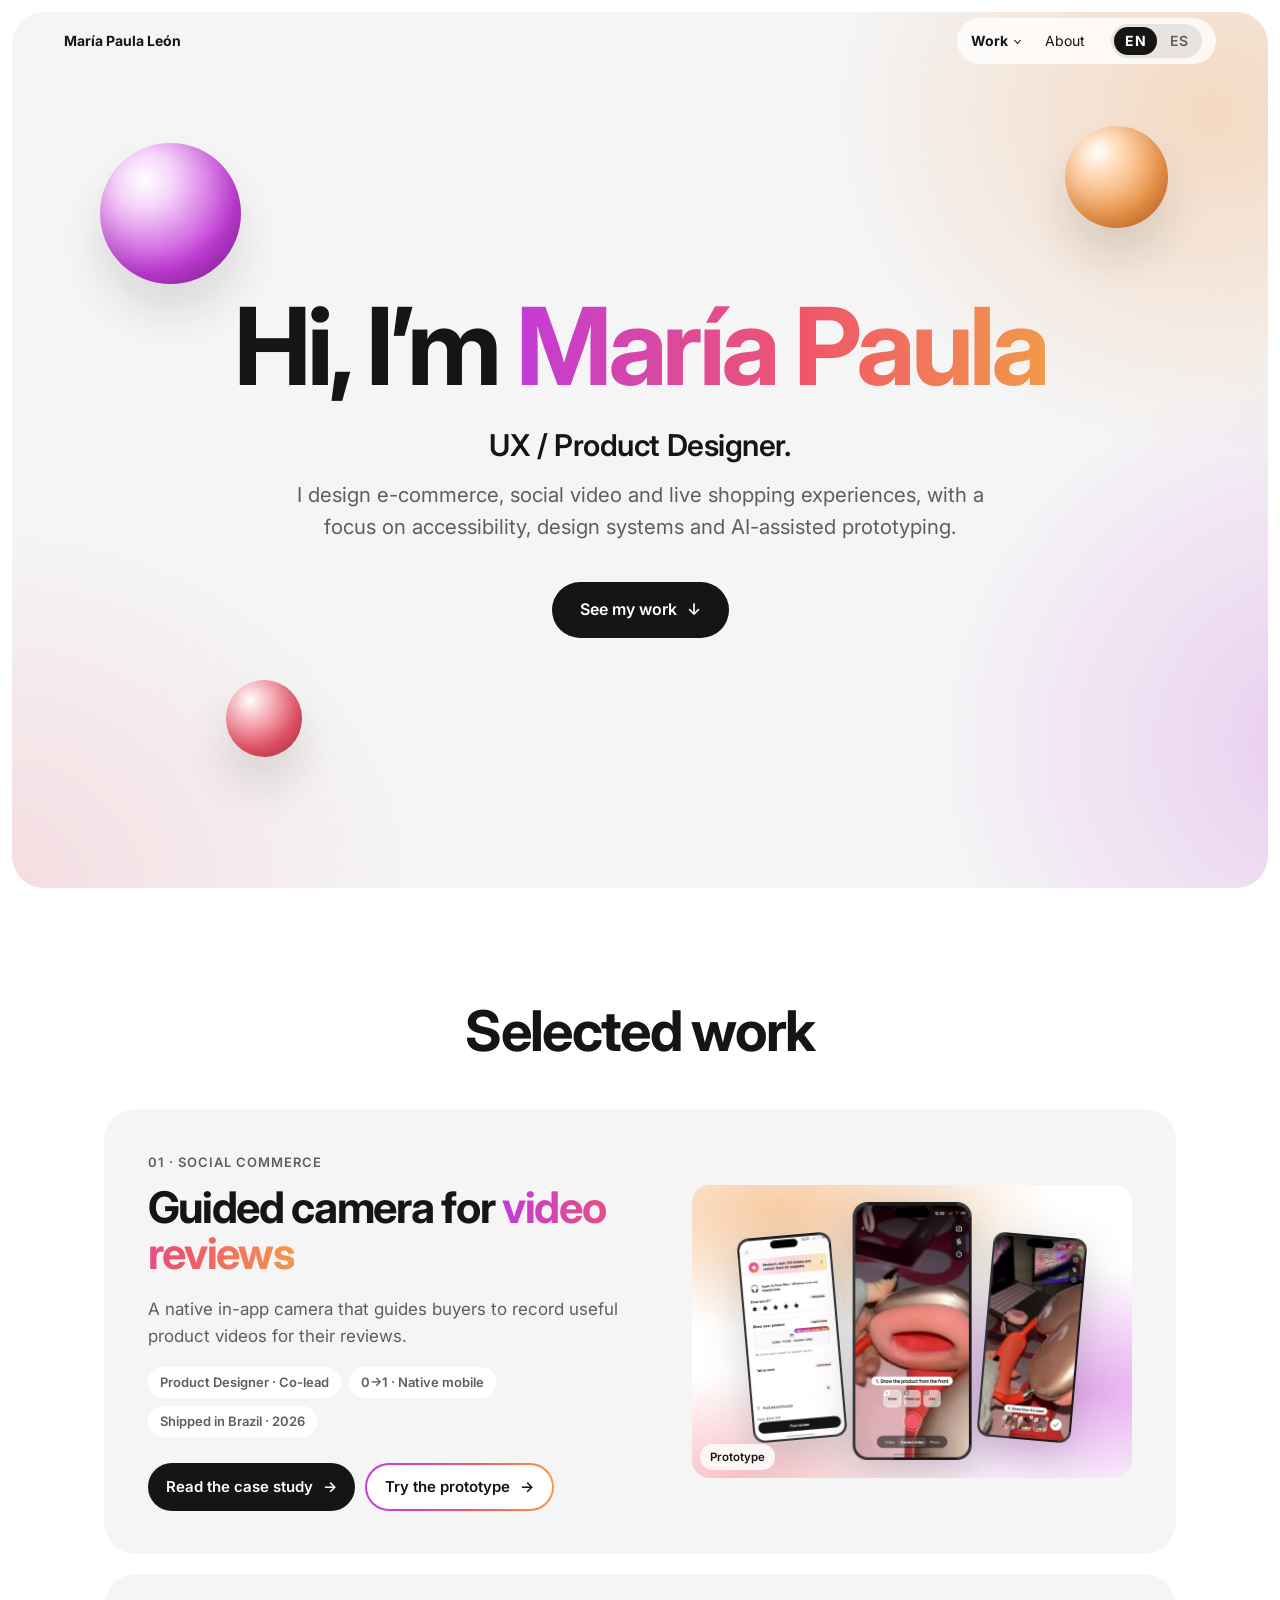
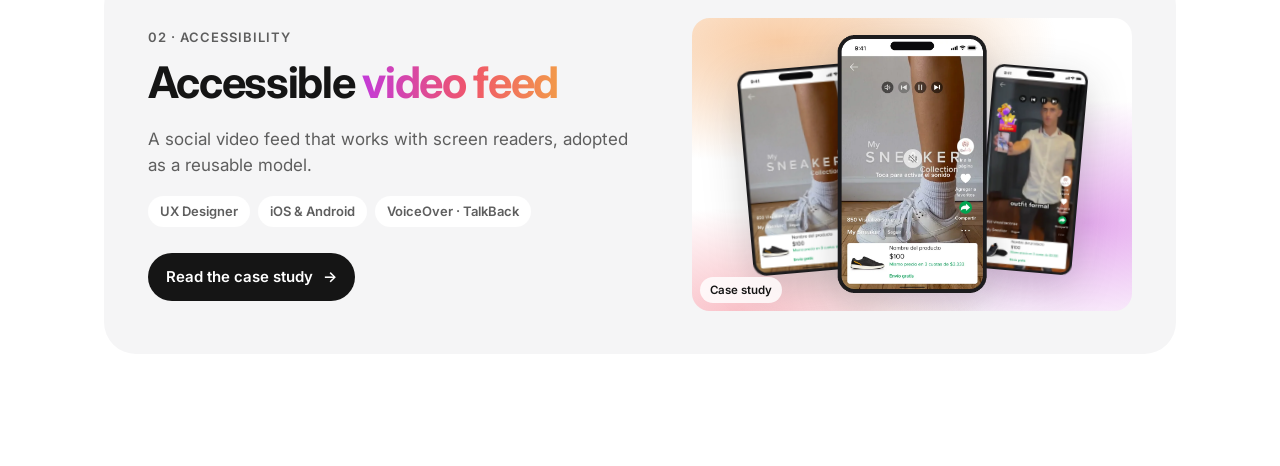
==== commit ceb5d2fe: "Add case 02, SEO and share previews, English CV; update the reviews case - Case 02, Accessible video" ====
--- a/index.html
+++ b/index.html
@@ -4,8 +4,31 @@
   <meta charset="utf-8">
   <meta name="viewport" content="width=device-width, initial-scale=1">
   <script>try{var l=(/[?&]lang=(en|es)\b/.exec(location.search)||[])[1]||localStorage.getItem('mpl-lang');if(l==='es'){document.documentElement.classList.add('i18n-pending');setTimeout(function(){document.documentElement.classList.remove('i18n-pending')},2500)}}catch(e){}</script>
-  <title>Work · María Paula León</title>
+  <title>María Paula León · UX / Product Designer</title>
   <meta name="description" content="Work by María Paula León, UX / Product Designer: case studies with an interactive prototype for each.">
+  <link rel="icon" href="favicon.svg" type="image/svg+xml">
+  <link rel="icon" href="favicon-32.png" type="image/png" sizes="32x32">
+  <link rel="apple-touch-icon" href="apple-touch-icon.png">
+  <meta name="theme-color" content="#ffffff">
+  <meta name="robots" content="index,follow,max-image-preview:large">
+  <link rel="canonical" href="https://marialeonl.github.io/guided-camera-reviews/">
+  <meta property="og:type" content="website">
+  <meta property="og:site_name" content="María Paula León">
+  <meta property="og:title" content="María Paula León · UX / Product Designer">
+  <meta property="og:description" content="Work by María Paula León, UX / Product Designer: case studies with an interactive prototype for each.">
+  <meta property="og:url" content="https://marialeonl.github.io/guided-camera-reviews/">
+  <meta property="og:image" content="https://marialeonl.github.io/guided-camera-reviews/case-study/img/og-home.jpg">
+  <meta property="og:image:width" content="1200">
+  <meta property="og:image:height" content="630">
+  <meta property="og:image:alt" content="María Paula León, UX / Product Designer, next to three phone screens from a guided video-review camera">
+  <meta property="og:locale" content="en_US">
+  <meta property="og:locale:alternate" content="es_ES">
+  <meta name="twitter:card" content="summary_large_image">
+  <meta name="twitter:title" content="María Paula León · UX / Product Designer">
+  <meta name="twitter:description" content="Work by María Paula León, UX / Product Designer: case studies with an interactive prototype for each.">
+  <meta name="twitter:image" content="https://marialeonl.github.io/guided-camera-reviews/case-study/img/og-home.jpg">
+  <meta name="twitter:image:alt" content="María Paula León, UX / Product Designer, next to three phone screens from a guided video-review camera">
+  <script type="application/ld+json">{"@context": "https://schema.org", "@type": "Person", "name": "María Paula León", "alternateName": "María Paula León López", "jobTitle": "UX / Product Designer", "url": "https://marialeonl.github.io/guided-camera-reviews/", "image": "https://marialeonl.github.io/guided-camera-reviews/case-study/img/maria-paula.webp", "sameAs": ["https://www.linkedin.com/in/mariapaula-leon", "https://www.behance.net/marialeonl"], "knowsLanguage": ["es", "en"]}</script>
   <link rel="preconnect" href="https://fonts.googleapis.com">
   <link rel="preconnect" href="https://fonts.gstatic.com" crossorigin>
   <link href="https://fonts.googleapis.com/css2?family=Inter:wght@300;400;500;600;700;800&display=swap" rel="stylesheet">
@@ -18,7 +41,7 @@
 
 <a class="skip" href="#main">Skip to content</a>
 
-<script src="case-study/header.js"></script>
+<script src="case-study/header.js?v=5"></script>
 
 <main id="main">
 
@@ -105,45 +128,31 @@
         </div>
       </li>
 
-      <!-- WIP cards: no links and no images yet. When a case is ready, copy the first <li> above and replace the WIP card with it. -->
-      <li class="wk-item wk-item-wip">
-        <div class="wk-thumbs" aria-hidden="true">
-          <div class="wk-thumb wk-thumb-proto wk-ph"><span class="wk-tag">Prototype</span></div>
+      <li class="wk-item">
+        <div class="wk-thumbs">
+          <a class="wk-thumb wk-thumb-proto" href="case-study/accessibility.html" tabindex="-1" aria-hidden="true">
+            <img class="ph-l" src="case-study/img/a11y/frame-before.webp?v=2" width="540" height="938" alt="" decoding="async">
+            <img class="ph-r" src="case-study/img/a11y/frame-next.webp?v=2" width="540" height="1166" alt="" decoding="async">
+            <img class="ph-c" src="case-study/img/a11y/frame-after.webp?v=2" width="540" height="938" alt="" decoding="async">
+            <span class="wk-tag">Case study</span>
+          </a>
         </div>
 
         <div class="wk-text">
           <div class="wk-head">
-            <p class="wk-eyebrow">02 · Live shopping <span class="wk-wip">WIP</span></p>
-            <h3 class="wk-title">Lives</h3>
-          </div>
-          <div class="wk-body">
-            <p class="wk-desc">A live shopping experience designed from scratch, from concept to launch.</p>
-            <ul class="wk-meta" aria-label="Project details">
-              <li>Co-designed · 0→1</li>
-              <li>Live in Brazil</li>
-            </ul>
-            <p class="wk-wip-note">Case study and prototype in progress.</p>
-          </div>
-        </div>
-      </li>
-
-      <li class="wk-item wk-item-wip">
-        <div class="wk-thumbs" aria-hidden="true">
-          <div class="wk-thumb wk-thumb-proto wk-ph"><span class="wk-tag">Prototype</span></div>
-        </div>
-
-        <div class="wk-text">
-          <div class="wk-head">
-            <p class="wk-eyebrow">03 · Accessibility <span class="wk-wip">WIP</span></p>
-            <h3 class="wk-title">Accessible <span class="grad-text">video feed</span></h3>
+            <p class="wk-eyebrow">02 · Accessibility</p>
+            <h3 class="wk-title"><a href="case-study/accessibility.html">Accessible <span class="grad-text">video feed</span></a></h3>
           </div>
           <div class="wk-body">
             <p class="wk-desc">A social video feed that works with screen readers, adopted as a reusable model.</p>
             <ul class="wk-meta" aria-label="Project details">
-              <li>Accessibility</li>
+              <li>UX Designer</li>
+              <li>iOS &amp; Android</li>
               <li>VoiceOver · TalkBack</li>
             </ul>
-            <p class="wk-wip-note">Case study and prototype in progress.</p>
+            <div class="wk-cta">
+              <span class="wk-go" aria-hidden="true">Read the case study<i>→</i></span>
+            </div>
           </div>
         </div>
       </li>
@@ -156,7 +165,7 @@
 
 <button type="button" class="to-top" id="to-top"><i aria-hidden="true">↑</i>Back to top</button>
 <script src="case-study/site.js?v=6"></script>
-<script src="i18n/es-work.js?v=6"></script>
+<script src="i18n/es-work.js?v=12"></script>
 <script src="i18n/engine.js?v=6"></script>
 </body>
 </html>
--- a/case-study/styles.css
+++ b/case-study/styles.css
@@ -353,6 +353,14 @@
 .screens figcaption { margin-top: 12px; font-size: 13.5px; line-height: 1.4; color: var(--ink-soft); }
 .screens figcaption b { display: block; font-size: 12px; letter-spacing: .06em; text-transform: uppercase; color: var(--blue); margin-bottom: 2px; }
 .screens .sep { flex: none; align-self: center; color: var(--muted); font-size: 22px; margin-top: -40px; }
+
+/* Previous experience: the phone's own camera, three screens beside the context */
+.prev .label { margin: 0 0 16px; }
+.prev-flow { display: grid; grid-template-columns: repeat(3, minmax(0, 1fr)); gap: clamp(10px, 2vw, 22px); }
+.prev-flow figure { margin: 0; }
+.prev-flow img { display: block; width: 100%; height: auto; border-radius: 22px; box-shadow: 0 14px 34px rgba(28,21,48,.16); background: #fff; }
+.prev-flow figcaption { margin-top: 12px; font-size: 13.5px; line-height: 1.4; color: var(--ink-soft); }
+.prev-flow figcaption b { display: block; font-size: 12px; letter-spacing: .06em; text-transform: uppercase; color: var(--blue); margin-bottom: 2px; }
 .flow-head { display: flex; align-items: baseline; justify-content: space-between; gap: 16px; flex-wrap: wrap; margin-top: 48px; }
 .flow-head h3 { font-size: 22px; font-weight: 600; }
 .flow-head span { font-size: 13px; color: var(--muted); }
@@ -402,16 +410,11 @@
 
 /* Drop-offs: cards on the right, image on the left changes on hover */
 .dp { display: grid; grid-template-columns: minmax(0, 5fr) minmax(0, 7fr); gap: 56px; align-items: center; margin-top: 40px; }
-.dp-stage { position: relative; width: min(100%, 270px); aspect-ratio: 560 / 1213; justify-self: center; }
-.dp-stage img { position: absolute; inset: 0; width: 100%; height: 100%; object-fit: contain; opacity: 0; transform: translateY(8px) scale(.98); transition: opacity .35s ease, transform .35s ease; filter: drop-shadow(0 18px 36px rgba(21,21,21,.18)); }
-.dp-stage img.on { opacity: 1; transform: none; }
+.dp-stage { position: relative; width: min(100%, 380px); aspect-ratio: 400 / 440; justify-self: center; }
 /* WIP placeholder for the drop-off images (same dashed look as the WIP cards on the Work home) */
-.dp-ph { position: absolute; inset: 0; display: grid; place-content: center; justify-items: center; gap: 14px; border-radius: 36px; background: var(--grey, #f1f1f1); opacity: 0; transform: translateY(8px) scale(.98); transition: opacity .35s ease, transform .35s ease; }
-.dp-ph.on { opacity: 1; transform: none; }
-.dp-ph::before { content: ""; position: absolute; inset: 10px; border: 2px dashed rgba(21,21,21,.18); border-radius: 28px; }
-.dp-ph b { font-size: 64px; line-height: 1; font-weight: 700; letter-spacing: -.04em; color: rgba(21,21,21,.14); }
-.dp-wip { display: inline-flex; align-items: center; gap: 7px; padding: 5px 13px 5px 11px; border-radius: 999px; background: var(--c-accent-tint, #fdeedd); color: var(--c-accent-strong, #ad5a1a); font-size: 12px; font-weight: 700; letter-spacing: .08em; }
-.dp-wip::before { content: ""; width: 6px; height: 6px; border-radius: 50%; background: var(--c-accent, #f2994a); }
+.dp-fig { position: absolute; inset: 0; border-radius: 34px; overflow: hidden; background: #fff; opacity: 0; transform: translateY(8px) scale(.98); transition: opacity .35s ease, transform .35s ease; }
+.dp-fig.on { opacity: 1; transform: none; }
+.dp-fig img { display: block; width: 100%; height: 100%; object-fit: cover; }
 .dp-list { display: flex; flex-direction: column; gap: 14px; }
 .dp-card { text-align: left; font: inherit; color: inherit; cursor: pointer; background: #fff; border: 1px solid var(--line); border-radius: 20px; padding: 22px 26px; transition: border-color .25s, box-shadow .25s, transform .25s, background .25s; }
 .dp-card .n { display: block; font-size: 13px; font-weight: 700; color: var(--accent-strong, #ad5a1a); letter-spacing: .05em; text-transform: uppercase; margin-bottom: 8px; }
@@ -420,7 +423,7 @@
 .dp-card.on { transform: translateX(-10px); border-color: transparent; background: linear-gradient(#fff,#fff) padding-box, linear-gradient(135deg,#c33bd8,#f0566a,#f2994a) border-box; border: 1.5px solid transparent; box-shadow: 0 14px 34px rgba(21,21,21,.10); }
 @media (max-width: 800px) {
   .dp { grid-template-columns: 1fr; gap: 28px; }
-  .dp-stage { width: min(100%, 230px); }
+  .dp-stage { width: min(100%, 320px); }
   .dp-card.on { transform: none; }
 }
 
@@ -579,7 +582,7 @@
 .scroll-hint + .screens { margin-top: 10px; }
 
 /* Hero: layered photo with mouse parallax (soft floor behind, person on top) */
-.hero { background: #fff; }
+.hero { background: #fff; min-height: clamp(540px, 76vh, 800px); padding: 96px 0 76px; }
 .hero-layers { position: absolute; inset: 0; z-index: 0; pointer-events: none; overflow: hidden; }
 .hl { position: absolute; will-change: transform; }
 .hl-bg { top: -8%; bottom: -8%; right: -8%; width: 76%;
@@ -596,7 +599,10 @@
 }
 
 @media (max-width: 900px) {
-  .hl-person { height: 60%; right: -28%; }
+  .hl-person { height: calc(78% + 40px); bottom: -40px; right: -30%;
+    -webkit-mask-image: linear-gradient(180deg, transparent 0%, #000 24%);
+            mask-image: linear-gradient(180deg, transparent 0%, #000 24%); }
+  .hero-foot { max-width: 60vw; }
 }
 @media (max-width: 700px) {
   .hl-person { display: none; }
--- a/case-study/header.css
+++ b/case-study/header.css
@@ -3,7 +3,7 @@
 
    - Fixed at the top, transparent. Once you scroll, a soft veil that fades out downward keeps it readable;
      over dark sections the text turns white on a dark veil (.on-dark, set by header.js).
-   - Pill on the right: Work (opens the projects card on hover or tap) / Contact / EN | ES.
+   - Pill on the right: Work (opens the projects card on hover or tap) / About / EN | ES.
    - Pages can only change its stacking order with --header-z. */
 
 .topbar {
@@ -35,7 +35,7 @@
 }
 .topbar.is-floating::before { opacity: 1; }
 
-/* Pill: Work · Contact · EN|ES */
+/* Pill: Work · About · EN|ES */
 .topbar nav {
   display: flex; align-items: center; gap: 24px; padding: 6px 14px; border-radius: 999px;
   background: rgba(255,255,255,.78); -webkit-backdrop-filter: blur(10px); backdrop-filter: blur(10px);
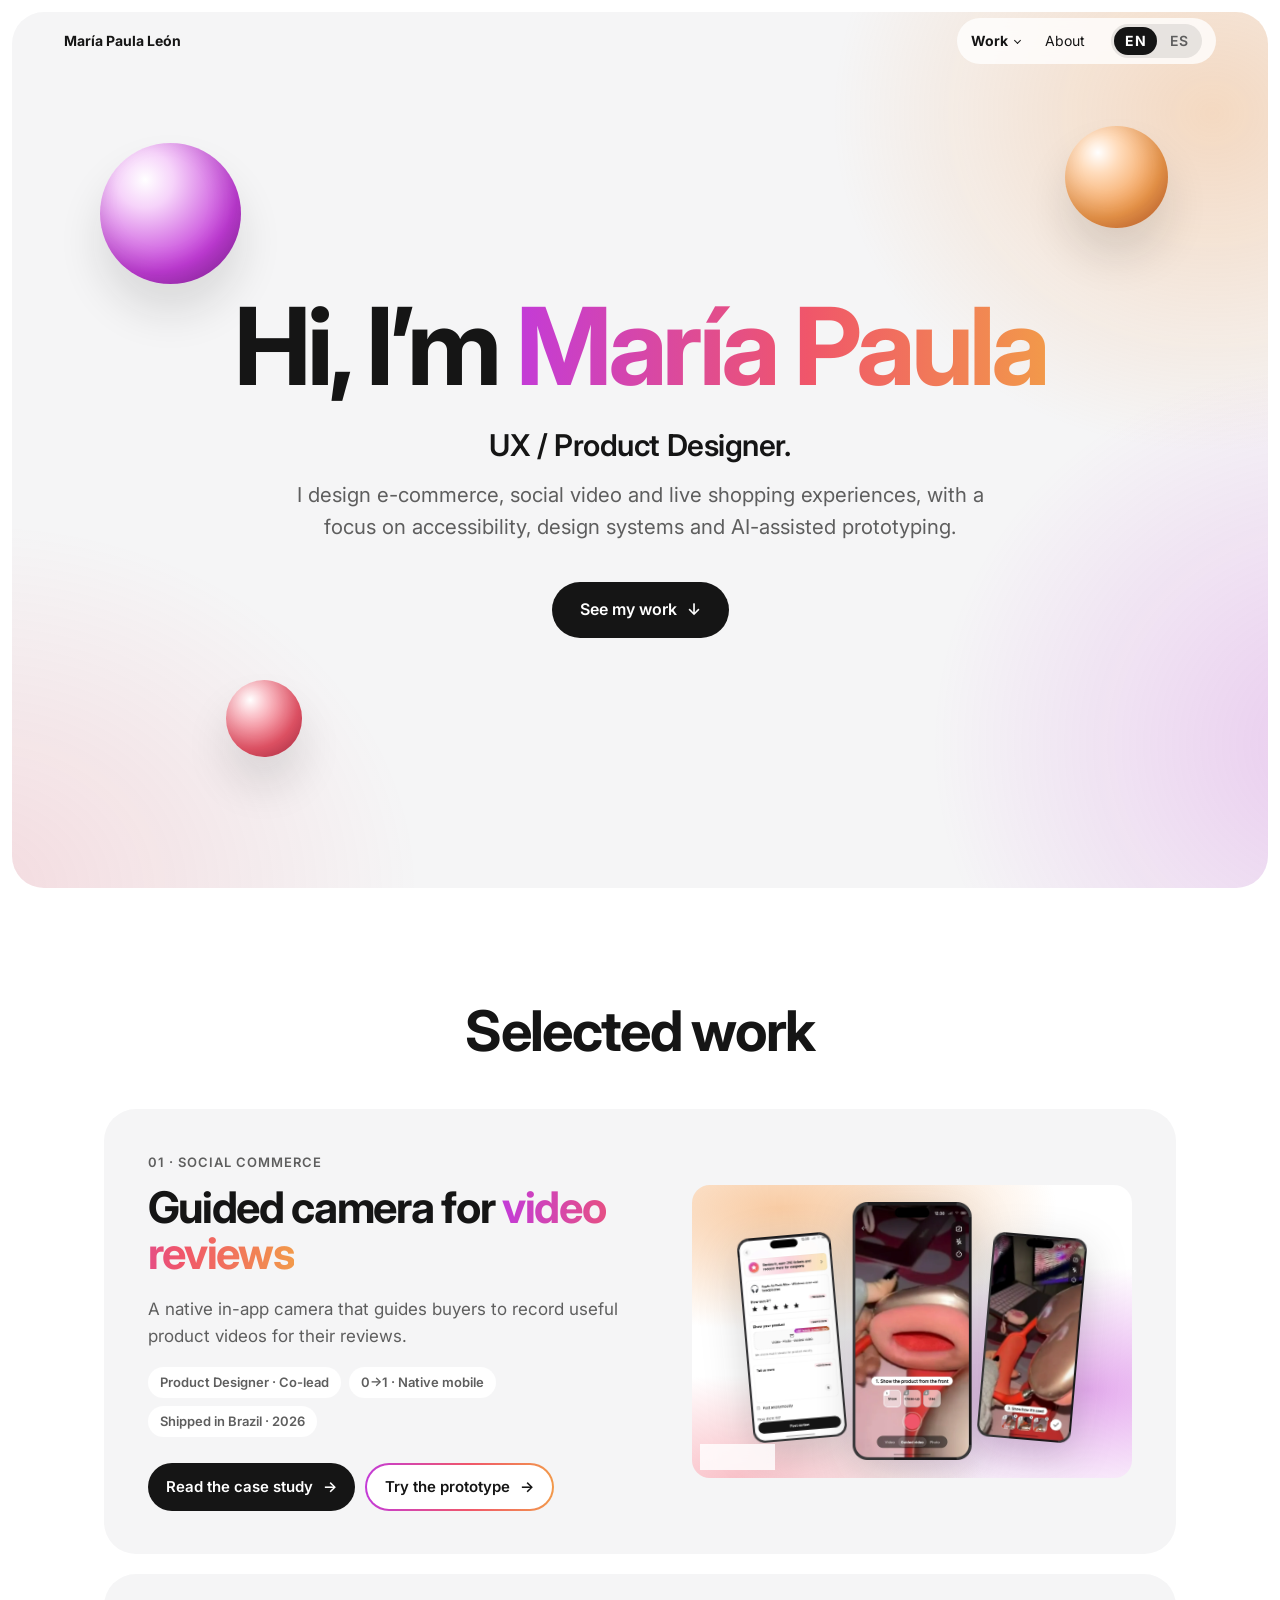
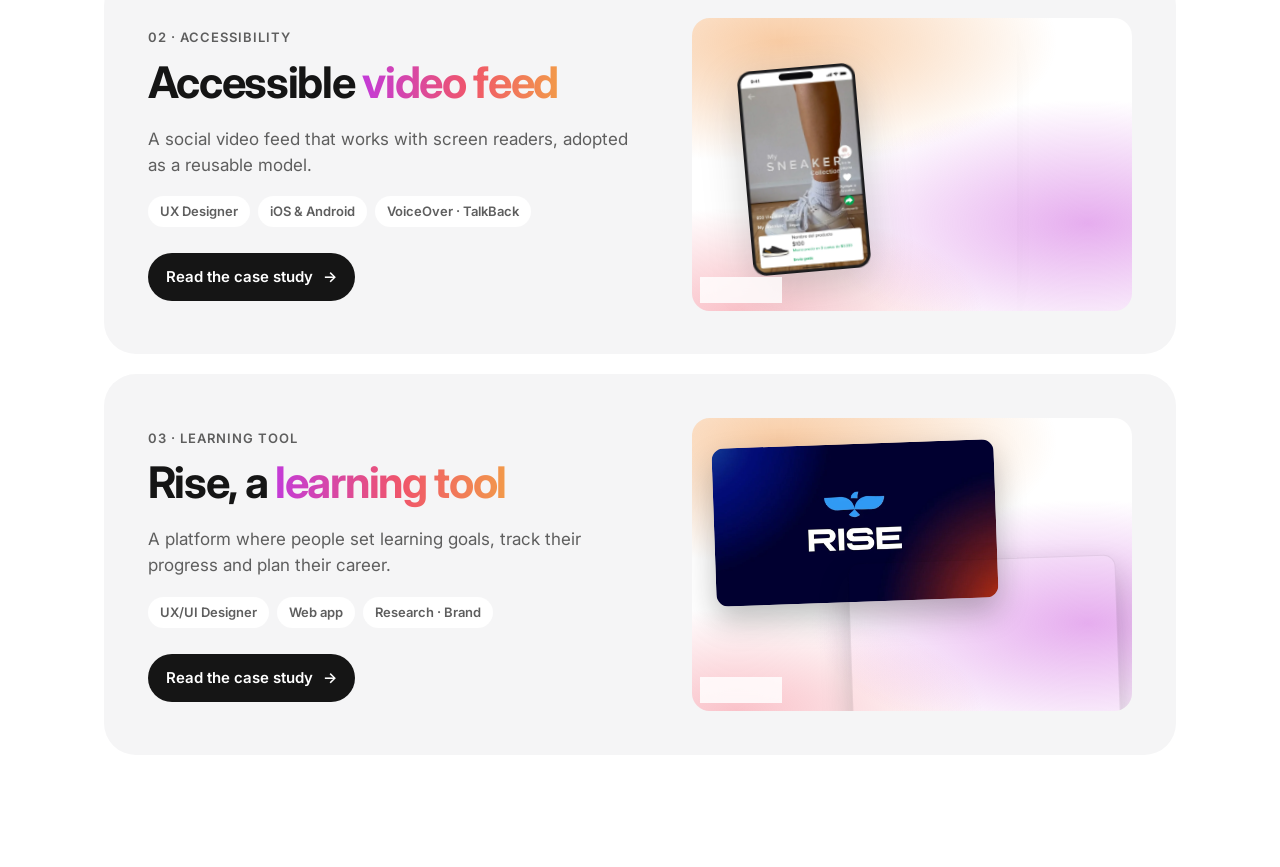
==== commit 2647903d: "Add case 03, Rise, a learning tool; link it from case 02 and the menu - New case study (EN + ES): re" ====
--- a/index.html
+++ b/index.html
@@ -35,13 +35,13 @@
   <link rel="stylesheet" href="case-study/tokens.css">
   <link rel="stylesheet" href="case-study/styles.css?v=185">
 <link rel="stylesheet" href="case-study/header.css">
-  <link rel="stylesheet" href="case-study/work.css?v=27">
+  <link rel="stylesheet" href="case-study/work.css?v=28">
 </head>
 <body>
 
 <a class="skip" href="#main">Skip to content</a>
 
-<script src="case-study/header.js?v=5"></script>
+<script src="case-study/header.js?v=7"></script>
 
 <main id="main">
 
@@ -157,6 +157,34 @@
         </div>
       </li>
 
+      <li class="wk-item wk-item-rise">
+        <div class="wk-thumbs">
+          <a class="wk-thumb wk-thumb-proto" href="case-study/rise.html" tabindex="-1" aria-hidden="true">
+            <video class="wk-rise-vid" id="wk-rise-vid" muted playsinline preload="none" poster="case-study/img/rise/logo-motion.webp?v=1" width="1024" height="576"><source src="case-study/img/rise/logo-motion.mp4?v=1" type="video/mp4"></video>
+            <img class="wk-rise-wire" src="case-study/img/rise/card-wire.webp?v=1" width="1100" height="876" alt="" decoding="async" loading="lazy">
+            <span class="wk-tag">Case study</span>
+          </a>
+        </div>
+
+        <div class="wk-text">
+          <div class="wk-head">
+            <p class="wk-eyebrow">03 · Learning tool</p>
+            <h3 class="wk-title"><a href="case-study/rise.html">Rise, a <span class="grad-text">learning tool</span></a></h3>
+          </div>
+          <div class="wk-body">
+            <p class="wk-desc">A platform where people set learning goals, track their progress and plan their career.</p>
+            <ul class="wk-meta" aria-label="Project details">
+              <li>UX/UI Designer</li>
+              <li>Web app</li>
+              <li>Research · Brand</li>
+            </ul>
+            <div class="wk-cta">
+              <span class="wk-go" aria-hidden="true">Read the case study<i>→</i></span>
+            </div>
+          </div>
+        </div>
+      </li>
+
     </ol>
   </div>
 </section>
@@ -164,8 +192,15 @@
 </main>
 
 <button type="button" class="to-top" id="to-top"><i aria-hidden="true">↑</i>Back to top</button>
+<script>
+(function(){var v=document.getElementById('wk-rise-vid');if(!v||!('IntersectionObserver' in window))return;
+if(window.matchMedia&&matchMedia('(prefers-reduced-motion: reduce)').matches)return;
+/* the clip fades the logo out after 4.2 s so it can loop; hold the full logo instead */
+v.addEventListener('ended',function(){try{v.currentTime=4.2;}catch(x){}});
+new IntersectionObserver(function(es){es.forEach(function(e){if(e.isIntersecting){try{v.currentTime=0;}catch(x){}var p=v.play();if(p&&p.catch)p.catch(function(){});}else v.pause();});},{threshold:.5}).observe(v);})();
+</script>
 <script src="case-study/site.js?v=6"></script>
-<script src="i18n/es-work.js?v=12"></script>
+<script src="i18n/es-work.js?v=14"></script>
 <script src="i18n/engine.js?v=6"></script>
 </body>
 </html>
--- a/case-study/work.css
+++ b/case-study/work.css
@@ -82,6 +82,10 @@
 .wk-thumb-proto .ph-r { right: 12%; top: 17%; height: 70%; transform: rotate(5deg); }
 /* Web prototype: add class "wk-item-web" to the <li> and keep one <img>. The screenshot fills the box (cropped to cover) */
 .wk-item-web .wk-thumb-proto img { left: 0; top: 0; right: auto; width: 100%; height: 100%; object-fit: cover; transform: none; filter: none; }
+/* Rise card: the logo animation, with the low-fidelity screen tucked under its corner (positions are % of the 3:2 box, so it scales with the card) */
+.wk-item-rise .wk-thumb-proto .wk-rise-vid { position: absolute; z-index: 1; left: 5%; top: 9%; width: 64%; height: auto; aspect-ratio: 16 / 9; object-fit: cover; border-radius: 12px; background: #010030; transform: rotate(-2deg); box-shadow: 0 14px 30px rgba(21,21,21,.28); }
+.wk-item-rise .wk-thumb-proto .wk-rise-wire { position: absolute; z-index: 2; left: 36%; top: 48%; width: 61%; height: auto; max-width: none; border-radius: 12px; transform: rotate(-2deg); filter: none; box-shadow: 0 14px 30px rgba(21,21,21,.22); border: 1px solid rgba(21,21,21,.08); }
+@media (prefers-reduced-motion: no-preference) { .wk-item-rise a.wk-thumb-proto:hover .wk-rise-wire { transform: translateY(-4px) rotate(-3deg); } }
 .wk-tag {
   position: absolute; left: 8px; bottom: 8px; z-index: 3;
   padding: 4px 10px; border-radius: 999px;
